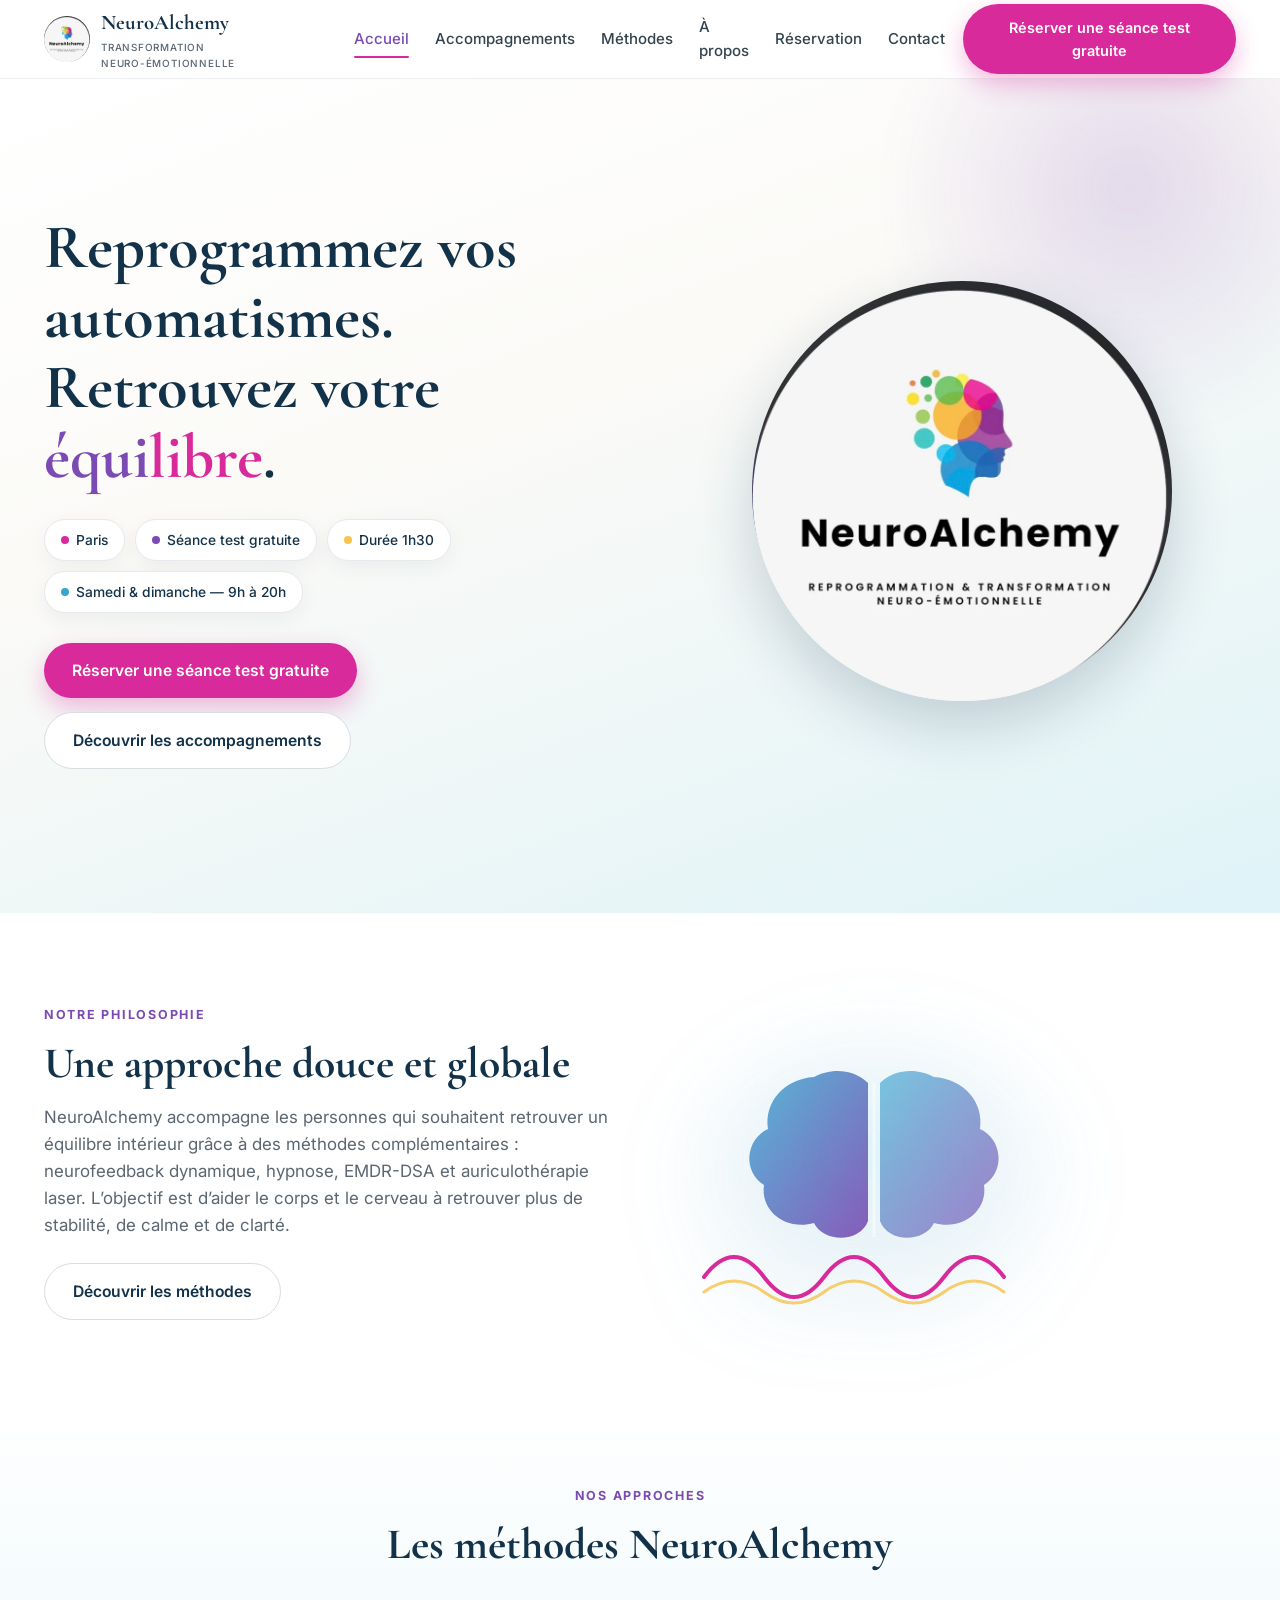
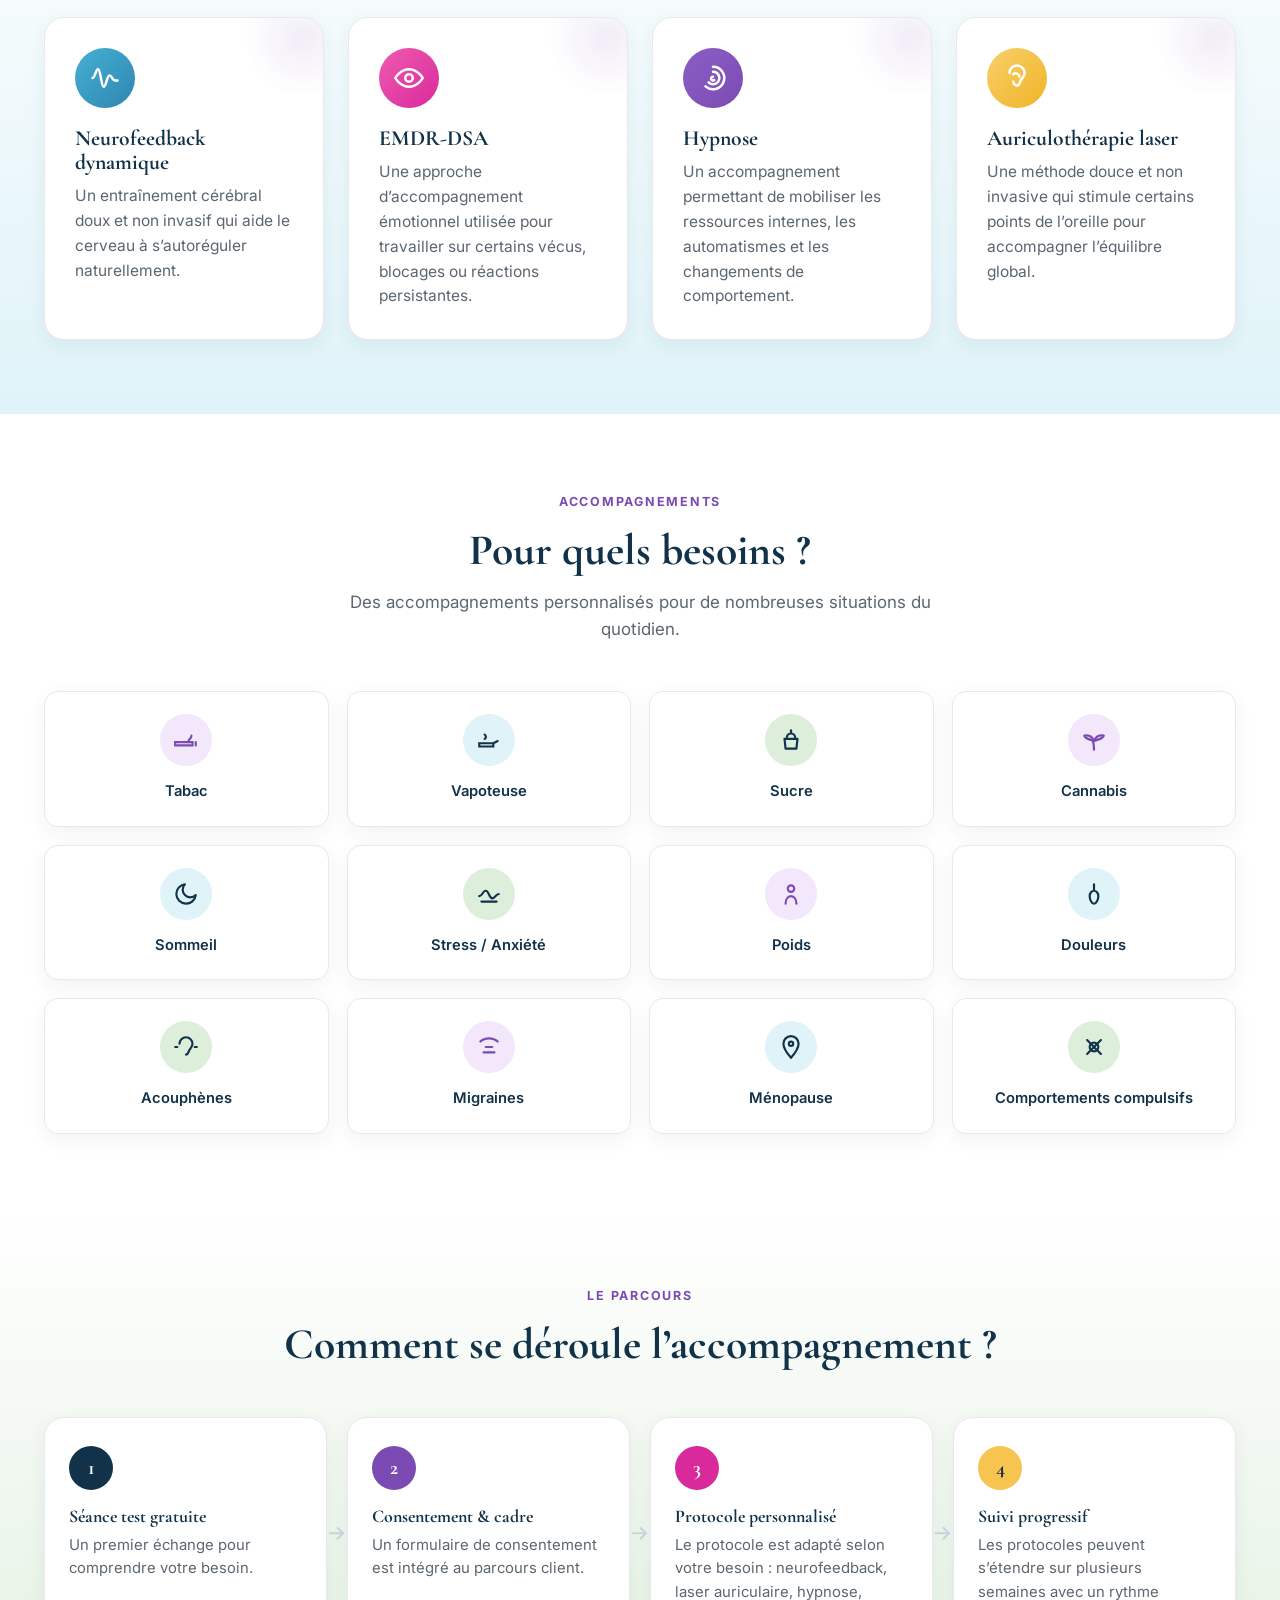
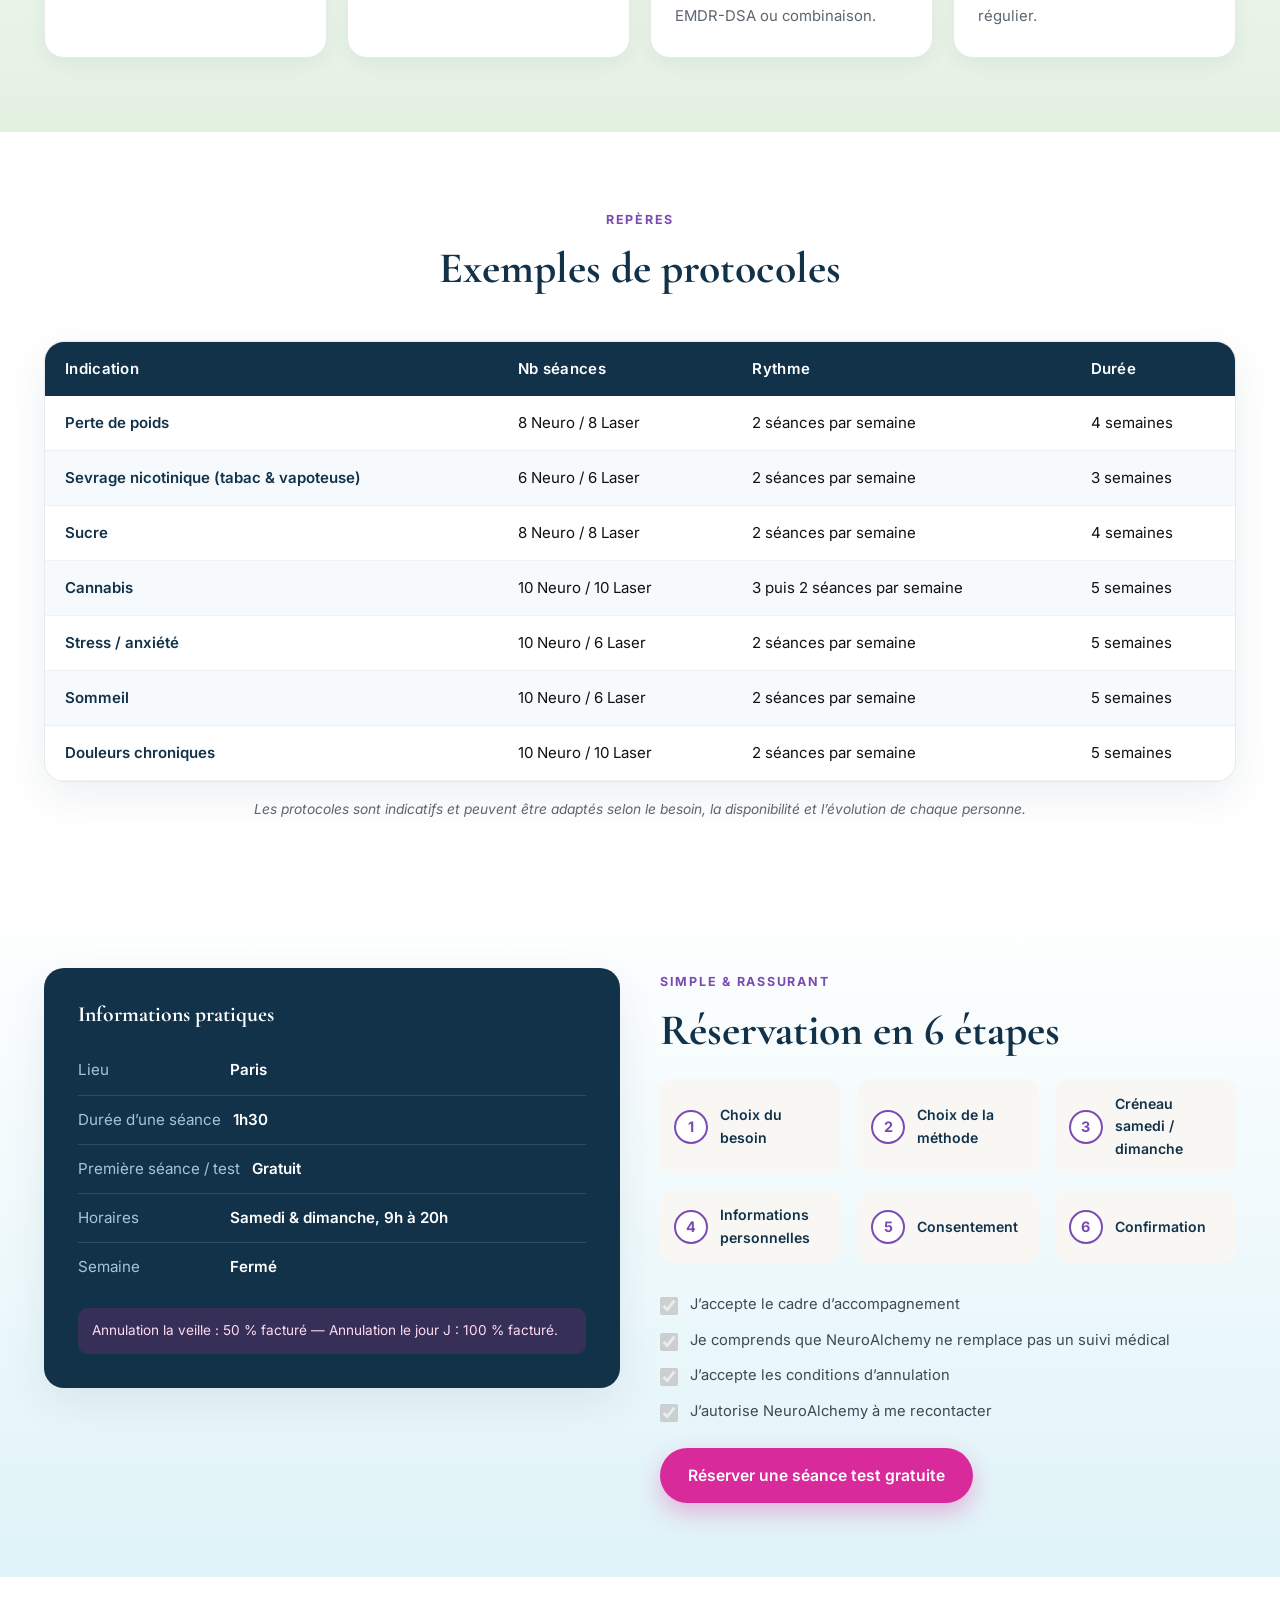
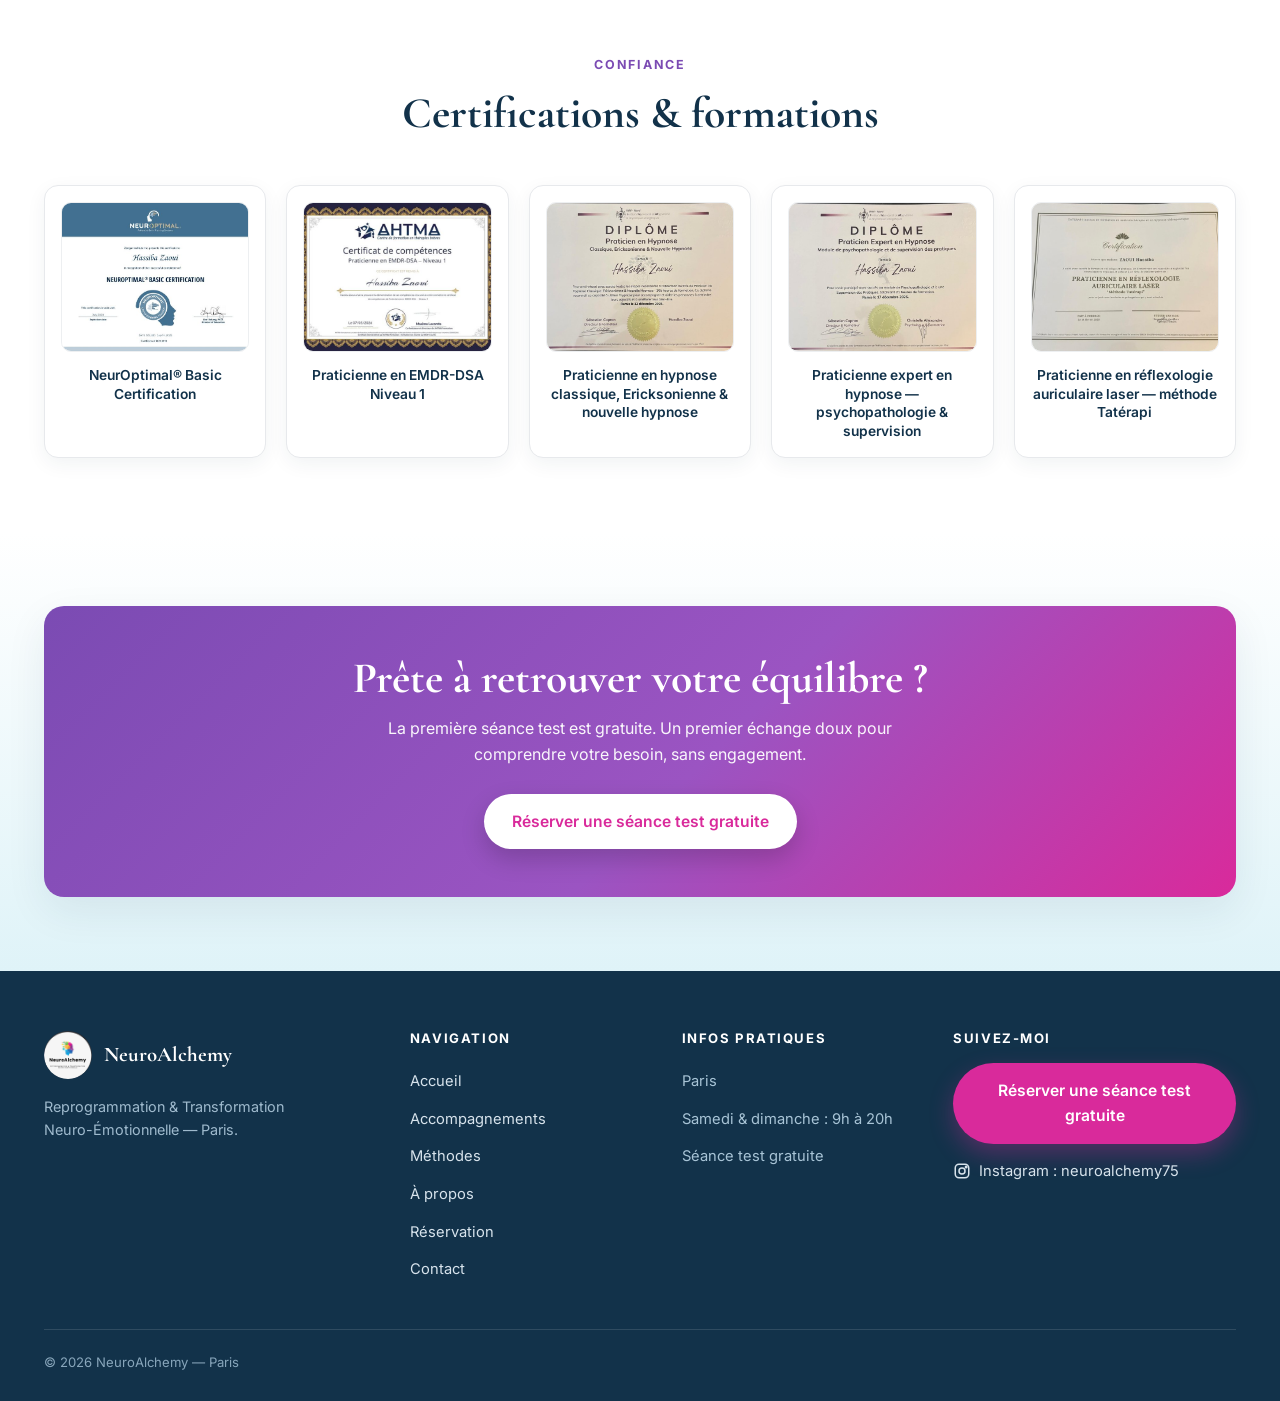
==== index.html @ 663a6b1a "Site NeuroAlchemy version frontend statique" ====
<!DOCTYPE html>
<html lang="fr">
<head>
<meta charset="UTF-8">
<meta name="viewport" content="width=device-width, initial-scale=1.0">
<title>NeuroAlchemy — Reprogrammation & Transformation Neuro-Émotionnelle | Paris</title>
<meta name="description" content="NeuroAlchemy accompagne la transformation neuro-émotionnelle à Paris : neurofeedback dynamique, EMDR-DSA, hypnose et auriculothérapie laser. Séance test gratuite.">
<link rel="preconnect" href="https://fonts.googleapis.com">
<link rel="preconnect" href="https://fonts.gstatic.com" crossorigin>
<link href="https://fonts.googleapis.com/css2?family=Cormorant+Garamond:wght@500;600;700&family=Inter:wght@400;500;600;700&display=swap" rel="stylesheet">
<link rel="icon" href="assets/img/logo-neuroalchemy.jpeg">
<link rel="stylesheet" href="assets/css/style.css">
</head>
<body>

<!-- ===================== HEADER ===================== -->
<header class="site-header">
  <div class="container nav">
    <a href="index.html" class="brand">
      <img src="assets/img/logo-neuroalchemy.jpeg" alt="Logo NeuroAlchemy">
      <span>NeuroAlchemy<small>Transformation neuro-émotionnelle</small></span>
    </a>
    <nav class="nav-links">
      <a href="index.html" class="active">Accueil</a>
      <a href="accompagnements.html">Accompagnements</a>
      <a href="methodes.html">Méthodes</a>
      <a href="a-propos.html">À propos</a>
      <a href="reservation.html">Réservation</a>
      <a href="contact.html">Contact</a>
    </nav>
    <div class="nav-cta">
      <a href="reservation.html" class="btn btn-rose">Réserver une séance test gratuite</a>
      <button class="burger" aria-label="Ouvrir le menu" aria-expanded="false"><span></span><span></span><span></span></button>
    </div>
  </div>
</header>

<!-- Menu mobile -->
<div class="mobile-menu" id="mobileMenu">
  <a href="index.html">Accueil</a>
  <a href="accompagnements.html">Accompagnements</a>
  <a href="methodes.html">Méthodes</a>
  <a href="a-propos.html">À propos</a>
  <a href="reservation.html">Réservation</a>
  <a href="contact.html">Contact</a>
  <a href="reservation.html" class="btn btn-rose btn-block">Réserver une séance test gratuite</a>
</div>

<!-- ===================== HERO ===================== -->
<section class="hero">
  <div class="container">
    <div class="hero-text" data-reveal>
      <h1>Reprogrammez vos automatismes.<br>Retrouvez votre <span class="text-violet">équi</span><span class="text-rose">libre</span>.</h1>
      <div class="badges">
        <span class="badge"><span class="dot"></span> Paris</span>
        <span class="badge"><span class="dot"></span> Séance test gratuite</span>
        <span class="badge"><span class="dot"></span> Durée 1h30</span>
        <span class="badge"><span class="dot"></span> Samedi &amp; dimanche — 9h à 20h</span>
      </div>
      <div class="hero-ctas">
        <a href="reservation.html" class="btn btn-rose">Réserver une séance test gratuite</a>
        <a href="accompagnements.html" class="btn btn-ghost">Découvrir les accompagnements</a>
      </div>
    </div>
    <div class="hero-visual" data-reveal>
      <img class="hero-logo" src="assets/img/logo-neuroalchemy.jpeg" alt="Logo NeuroAlchemy">
    </div>
  </div>
</section>

<!-- ===================== APPROCHE DOUCE ===================== -->
<section class="bg-white">
  <div class="container">
    <div class="split">
      <div data-reveal>
        <span class="eyebrow">Notre philosophie</span>
        <h2>Une approche douce et globale</h2>
        <p class="section-lead" style="margin-top:16px">NeuroAlchemy accompagne les personnes qui souhaitent retrouver un équilibre intérieur grâce à des méthodes complémentaires : neurofeedback dynamique, hypnose, EMDR-DSA et auriculothérapie laser. L’objectif est d’aider le corps et le cerveau à retrouver plus de stabilité, de calme et de clarté.</p>
        <a href="methodes.html" class="btn btn-ghost" style="margin-top:24px">Découvrir les méthodes</a>
      </div>
      <div class="visual" data-reveal>
        <!-- Cerveau doux avec onde lumineuse -->
        <svg viewBox="0 0 420 340" xmlns="http://www.w3.org/2000/svg" role="img" aria-label="Cerveau et onde lumineuse">
          <defs>
            <linearGradient id="brain" x1="0" y1="0" x2="1" y2="1">
              <stop offset="0%" stop-color="#46b0d4"/>
              <stop offset="100%" stop-color="#7B4BB3"/>
            </linearGradient>
            <radialGradient id="brainHalo" cx="50%" cy="50%" r="55%">
              <stop offset="0%" stop-color="#DFF3F8"/>
              <stop offset="100%" stop-color="#ffffff" stop-opacity="0"/>
            </radialGradient>
          </defs>
          <ellipse cx="210" cy="170" rx="200" ry="150" fill="url(#brainHalo)"/>
          <path d="M150 90 C120 92 100 115 104 142 C82 152 78 184 100 198 C96 224 122 244 150 236
                   C160 256 196 256 204 234 L204 96 C188 80 164 82 150 90 Z" fill="url(#brain)" opacity="0.9"/>
          <path d="M270 90 C300 92 320 115 316 142 C338 152 342 184 320 198 C324 224 298 244 270 236
                   C260 256 224 256 216 234 L216 96 C232 80 256 82 270 90 Z" fill="url(#brain)" opacity="0.7"/>
          <path d="M210 96 L210 250" stroke="#fff" stroke-width="3" opacity="0.5"/>
          <!-- onde lumineuse -->
          <path d="M40 290 q30 -40 60 0 t60 0 t60 0 t60 0 t60 0" fill="none" stroke="#D92A9B" stroke-width="4" stroke-linecap="round"/>
          <path d="M40 305 q30 -22 60 0 t60 0 t60 0 t60 0 t60 0" fill="none" stroke="#F6C44F" stroke-width="3" stroke-linecap="round" opacity="0.8"/>
        </svg>
      </div>
    </div>
  </div>
</section>

<!-- ===================== MÉTHODES ===================== -->
<section class="bg-soft">
  <div class="container">
    <div class="section-head">
      <span class="eyebrow">Nos approches</span>
      <h2>Les méthodes NeuroAlchemy</h2>
    </div>
    <div class="grid grid-4">
      <article class="card method-card" data-reveal>
        <div class="icon-circle ic-bleu">
          <svg viewBox="0 0 24 24" fill="none" stroke-width="2" stroke-linecap="round" stroke-linejoin="round"><path d="M2 12c2 0 2.5-7 4.5-7S9 19 11 19s2.5-9 4.5-9S18 14 20 14h2"/></svg>
        </div>
        <h3>Neurofeedback dynamique</h3>
        <p>Un entraînement cérébral doux et non invasif qui aide le cerveau à s’autoréguler naturellement.</p>
      </article>
      <article class="card method-card" data-reveal>
        <div class="icon-circle ic-rose">
          <svg viewBox="0 0 24 24" fill="none" stroke-width="2" stroke-linecap="round" stroke-linejoin="round"><path d="M1 12s4-7 11-7 11 7 11 7-4 7-11 7S1 12 1 12z"/><circle cx="12" cy="12" r="3"/></svg>
        </div>
        <h3>EMDR-DSA</h3>
        <p>Une approche d’accompagnement émotionnel utilisée pour travailler sur certains vécus, blocages ou réactions persistantes.</p>
      </article>
      <article class="card method-card" data-reveal>
        <div class="icon-circle ic-violet">
          <svg viewBox="0 0 24 24" fill="none" stroke-width="2" stroke-linecap="round" stroke-linejoin="round"><path d="M12 3a9 9 0 1 1-6 15.7"/><path d="M12 7a5 5 0 1 1-3.5 8.5"/><path d="M12 11a1.5 1.5 0 1 0 1 2.6"/></svg>
        </div>
        <h3>Hypnose</h3>
        <p>Un accompagnement permettant de mobiliser les ressources internes, les automatismes et les changements de comportement.</p>
      </article>
      <article class="card method-card" data-reveal>
        <div class="icon-circle ic-jaune">
          <svg viewBox="0 0 24 24" fill="none" stroke-width="2" stroke-linecap="round" stroke-linejoin="round"><path d="M6 8a6 6 0 0 1 12 0c0 3-2 4-3 6s-1 4-3 4-3-2-3-3"/><path d="M9 9a3 3 0 0 1 5 2"/></svg>
        </div>
        <h3>Auriculothérapie laser</h3>
        <p>Une méthode douce et non invasive qui stimule certains points de l’oreille pour accompagner l’équilibre global.</p>
      </article>
    </div>
  </div>
</section>

<!-- ===================== BESOINS ===================== -->
<section class="bg-white">
  <div class="container">
    <div class="section-head">
      <span class="eyebrow">Accompagnements</span>
      <h2>Pour quels besoins ?</h2>
      <p class="section-lead">Des accompagnements personnalisés pour de nombreuses situations du quotidien.</p>
    </div>
    <div class="needs-grid">
      <div class="need" data-reveal><div class="need-ic"><svg viewBox="0 0 24 24" fill="none" stroke="currentColor" stroke-width="2" stroke-linecap="round"><path d="M2 14h16v3H2zM18 14v3M21 14v3"/><path d="M14 14c0-3 3-3 3-6"/></svg></div><span>Tabac</span></div>
      <div class="need" data-reveal><div class="need-ic"><svg viewBox="0 0 24 24" fill="none" stroke="currentColor" stroke-width="2" stroke-linecap="round"><path d="M3 15h13v3H3zM16 15l4-2M8 11c2-1 1-3 0-4"/></svg></div><span>Vapoteuse</span></div>
      <div class="need" data-reveal><div class="need-ic"><svg viewBox="0 0 24 24" fill="none" stroke="currentColor" stroke-width="2" stroke-linecap="round" stroke-linejoin="round"><path d="M6 11h12l-1 9H7z"/><path d="M8 11c0-3 1-5 4-5s4 2 4 5"/><path d="M12 3v2"/></svg></div><span>Sucre</span></div>
      <div class="need" data-reveal><div class="need-ic"><svg viewBox="0 0 24 24" fill="none" stroke="currentColor" stroke-width="2" stroke-linecap="round" stroke-linejoin="round"><path d="M12 21c0-5-1-8-1-8M12 13c4-2 7-1 9-5-4-1-7 0-9 5zM12 13C8 11 5 12 3 8c4-1 7 0 9 5z"/></svg></div><span>Cannabis</span></div>
      <div class="need" data-reveal><div class="need-ic"><svg viewBox="0 0 24 24" fill="none" stroke="currentColor" stroke-width="2" stroke-linecap="round" stroke-linejoin="round"><path d="M21 13A9 9 0 1 1 11 3a7 7 0 0 0 10 10z"/></svg></div><span>Sommeil</span></div>
      <div class="need" data-reveal><div class="need-ic"><svg viewBox="0 0 24 24" fill="none" stroke="currentColor" stroke-width="2" stroke-linecap="round" stroke-linejoin="round"><path d="M3 14c3 0 3-5 6-5s3 7 6 7 3-4 6-4"/><path d="M5 19h14"/></svg></div><span>Stress / Anxiété</span></div>
      <div class="need" data-reveal><div class="need-ic"><svg viewBox="0 0 24 24" fill="none" stroke="currentColor" stroke-width="2" stroke-linecap="round" stroke-linejoin="round"><circle cx="12" cy="7" r="3"/><path d="M7 21c0-4 2-7 5-7s5 3 5 7"/></svg></div><span>Poids</span></div>
      <div class="need" data-reveal><div class="need-ic"><svg viewBox="0 0 24 24" fill="none" stroke="currentColor" stroke-width="2" stroke-linecap="round" stroke-linejoin="round"><path d="M12 3v6M12 9c-2 0-4 2-4 5s2 7 4 7 4-4 4-7-2-5-4-5z"/></svg></div><span>Douleurs</span></div>
      <div class="need" data-reveal><div class="need-ic"><svg viewBox="0 0 24 24" fill="none" stroke="currentColor" stroke-width="2" stroke-linecap="round" stroke-linejoin="round"><path d="M6 9a6 6 0 0 1 12 0c0 3-2 4-3 6s-1 4-3 4"/><path d="M2 12h2M20 12h2"/></svg></div><span>Acouphènes</span></div>
      <div class="need" data-reveal><div class="need-ic"><svg viewBox="0 0 24 24" fill="none" stroke="currentColor" stroke-width="2" stroke-linecap="round" stroke-linejoin="round"><path d="M4 7c4-4 12-4 16 0M9 12h6M7 17h10"/></svg></div><span>Migraines</span></div>
      <div class="need" data-reveal><div class="need-ic"><svg viewBox="0 0 24 24" fill="none" stroke="currentColor" stroke-width="2" stroke-linecap="round" stroke-linejoin="round"><path d="M12 2a7 7 0 0 0-7 7c0 5 7 13 7 13s7-8 7-13a7 7 0 0 0-7-7z"/><circle cx="12" cy="9" r="2"/></svg></div><span>Ménopause</span></div>
      <div class="need" data-reveal><div class="need-ic"><svg viewBox="0 0 24 24" fill="none" stroke="currentColor" stroke-width="2" stroke-linecap="round" stroke-linejoin="round"><path d="M12 3v18M3 12h18" transform="rotate(45 12 12)"/><circle cx="12" cy="12" r="4"/></svg></div><span>Comportements compulsifs</span></div>
    </div>
  </div>
</section>

<!-- ===================== DÉROULÉ ===================== -->
<section class="bg-sauge">
  <div class="container">
    <div class="section-head">
      <span class="eyebrow">Le parcours</span>
      <h2>Comment se déroule l’accompagnement ?</h2>
    </div>
    <div class="steps">
      <div class="step" data-reveal>
        <div class="step-num">1</div>
        <h3>Séance test gratuite</h3>
        <p>Un premier échange pour comprendre votre besoin.</p>
        <span class="step-arrow"><svg width="24" height="24" viewBox="0 0 24 24" fill="none" stroke="currentColor" stroke-width="2"><path d="M5 12h14M13 6l6 6-6 6"/></svg></span>
      </div>
      <div class="step" data-reveal>
        <div class="step-num">2</div>
        <h3>Consentement &amp; cadre</h3>
        <p>Un formulaire de consentement est intégré au parcours client.</p>
        <span class="step-arrow"><svg width="24" height="24" viewBox="0 0 24 24" fill="none" stroke="currentColor" stroke-width="2"><path d="M5 12h14M13 6l6 6-6 6"/></svg></span>
      </div>
      <div class="step" data-reveal>
        <div class="step-num">3</div>
        <h3>Protocole personnalisé</h3>
        <p>Le protocole est adapté selon votre besoin : neurofeedback, laser auriculaire, hypnose, EMDR-DSA ou combinaison.</p>
        <span class="step-arrow"><svg width="24" height="24" viewBox="0 0 24 24" fill="none" stroke="currentColor" stroke-width="2"><path d="M5 12h14M13 6l6 6-6 6"/></svg></span>
      </div>
      <div class="step" data-reveal>
        <div class="step-num">4</div>
        <h3>Suivi progressif</h3>
        <p>Les protocoles peuvent s’étendre sur plusieurs semaines avec un rythme régulier.</p>
      </div>
    </div>
  </div>
</section>

<!-- ===================== PROTOCOLES ===================== -->
<section class="bg-white">
  <div class="container">
    <div class="section-head">
      <span class="eyebrow">Repères</span>
      <h2>Exemples de protocoles</h2>
    </div>
    <p class="scroll-hint">↔ Faites glisser pour voir le tableau complet</p>
    <!-- Desktop : tableau -->
    <div class="table-wrap">
      <div class="table-scroll">
        <table class="protocoles">
          <thead><tr><th>Indication</th><th>Nb séances</th><th>Rythme</th><th>Durée</th></tr></thead>
          <tbody>
            <tr><td>Perte de poids</td><td>8 Neuro / 8 Laser</td><td>2 séances par semaine</td><td>4 semaines</td></tr>
            <tr><td>Sevrage nicotinique (tabac &amp; vapoteuse)</td><td>6 Neuro / 6 Laser</td><td>2 séances par semaine</td><td>3 semaines</td></tr>
            <tr><td>Sucre</td><td>8 Neuro / 8 Laser</td><td>2 séances par semaine</td><td>4 semaines</td></tr>
            <tr><td>Cannabis</td><td>10 Neuro / 10 Laser</td><td>3 puis 2 séances par semaine</td><td>5 semaines</td></tr>
            <tr><td>Stress / anxiété</td><td>10 Neuro / 6 Laser</td><td>2 séances par semaine</td><td>5 semaines</td></tr>
            <tr><td>Sommeil</td><td>10 Neuro / 6 Laser</td><td>2 séances par semaine</td><td>5 semaines</td></tr>
            <tr><td>Douleurs chroniques</td><td>10 Neuro / 10 Laser</td><td>2 séances par semaine</td><td>5 semaines</td></tr>
          </tbody>
        </table>
      </div>
    </div>
    <!-- Mobile : cartes -->
    <div class="proto-cards">
      <div class="proto-card"><h4>Perte de poids</h4><dl><dt>Nb séances</dt><dd>8 Neuro / 8 Laser</dd><dt>Rythme</dt><dd>2 / semaine</dd><dt>Durée</dt><dd>4 semaines</dd></dl></div>
      <div class="proto-card"><h4>Sevrage nicotinique (tabac &amp; vapoteuse)</h4><dl><dt>Nb séances</dt><dd>6 Neuro / 6 Laser</dd><dt>Rythme</dt><dd>2 / semaine</dd><dt>Durée</dt><dd>3 semaines</dd></dl></div>
      <div class="proto-card"><h4>Sucre</h4><dl><dt>Nb séances</dt><dd>8 Neuro / 8 Laser</dd><dt>Rythme</dt><dd>2 / semaine</dd><dt>Durée</dt><dd>4 semaines</dd></dl></div>
      <div class="proto-card"><h4>Cannabis</h4><dl><dt>Nb séances</dt><dd>10 Neuro / 10 Laser</dd><dt>Rythme</dt><dd>3 puis 2 / semaine</dd><dt>Durée</dt><dd>5 semaines</dd></dl></div>
      <div class="proto-card"><h4>Stress / anxiété</h4><dl><dt>Nb séances</dt><dd>10 Neuro / 6 Laser</dd><dt>Rythme</dt><dd>2 / semaine</dd><dt>Durée</dt><dd>5 semaines</dd></dl></div>
      <div class="proto-card"><h4>Sommeil</h4><dl><dt>Nb séances</dt><dd>10 Neuro / 6 Laser</dd><dt>Rythme</dt><dd>2 / semaine</dd><dt>Durée</dt><dd>5 semaines</dd></dl></div>
      <div class="proto-card"><h4>Douleurs chroniques</h4><dl><dt>Nb séances</dt><dd>10 Neuro / 10 Laser</dd><dt>Rythme</dt><dd>2 / semaine</dd><dt>Durée</dt><dd>5 semaines</dd></dl></div>
    </div>
    <p class="table-note">Les protocoles sont indicatifs et peuvent être adaptés selon le besoin, la disponibilité et l’évolution de chaque personne.</p>
  </div>
</section>

<!-- ===================== INFOS PRATIQUES + RÉSERVATION ===================== -->
<section class="bg-soft">
  <div class="container">
    <div class="infos-split">
      <!-- Infos pratiques -->
      <div class="infos-card" data-reveal>
        <h3>Informations pratiques</h3>
        <ul class="infos-list">
          <li><span class="lbl">Lieu</span><span class="val">Paris</span></li>
          <li><span class="lbl">Durée d’une séance</span><span class="val">1h30</span></li>
          <li><span class="lbl">Première séance / test</span><span class="val">Gratuit</span></li>
          <li><span class="lbl">Horaires</span><span class="val">Samedi &amp; dimanche, 9h à 20h</span></li>
          <li><span class="lbl">Semaine</span><span class="val">Fermé</span></li>
        </ul>
        <div class="warn">Annulation la veille : 50 % facturé — Annulation le jour J : 100 % facturé.</div>
      </div>
      <!-- Réservation 6 étapes -->
      <div data-reveal>
        <span class="eyebrow">Simple &amp; rassurant</span>
        <h2>Réservation en 6 étapes</h2>
        <div class="parcours" style="margin-top:24px">
          <div class="parcours-step"><span class="n">1</span><span>Choix du besoin</span></div>
          <div class="parcours-step"><span class="n">2</span><span>Choix de la méthode</span></div>
          <div class="parcours-step"><span class="n">3</span><span>Créneau samedi / dimanche</span></div>
          <div class="parcours-step"><span class="n">4</span><span>Informations personnelles</span></div>
          <div class="parcours-step"><span class="n">5</span><span>Consentement</span></div>
          <div class="parcours-step"><span class="n">6</span><span>Confirmation</span></div>
        </div>
        <div class="consent" style="margin-top:8px">
          <label><input type="checkbox" disabled checked> J’accepte le cadre d’accompagnement</label>
          <label><input type="checkbox" disabled checked> Je comprends que NeuroAlchemy ne remplace pas un suivi médical</label>
          <label><input type="checkbox" disabled checked> J’accepte les conditions d’annulation</label>
          <label><input type="checkbox" disabled checked> J’autorise NeuroAlchemy à me recontacter</label>
        </div>
        <a href="reservation.html" class="btn btn-rose">Réserver une séance test gratuite</a>
      </div>
    </div>
  </div>
</section>

<!-- ===================== CERTIFICATIONS ===================== -->
<section class="bg-white">
  <div class="container">
    <div class="section-head">
      <span class="eyebrow">Confiance</span>
      <h2>Certifications &amp; formations</h2>
    </div>
    <div class="cert-grid">
      <div class="cert" data-reveal>
        <div class="cert-thumb"><img src="assets/img/cert-neuroptimal-1.jpg" alt="Certificat NeurOptimal Basic"></div>
        <p>NeurOptimal® Basic Certification</p>
      </div>
      <div class="cert" data-reveal>
        <div class="cert-thumb"><img src="assets/img/cert-emdr-1.jpg" alt="Certificat EMDR-DSA Niveau 1"></div>
        <p>Praticienne en EMDR-DSA Niveau 1</p>
      </div>
      <div class="cert" data-reveal>
        <div class="cert-thumb"><img src="assets/img/cert-hypnose.jpg" alt="Diplôme Praticien en hypnose classique, Ericksonienne et nouvelle hypnose"></div>
        <p>Praticienne en hypnose classique, Ericksonienne &amp; nouvelle hypnose</p>
      </div>
      <div class="cert" data-reveal>
        <div class="cert-thumb"><img src="assets/img/cert-hypnose-expert.jpg" alt="Diplôme Praticien Expert en hypnose - psychopathologie et supervision"></div>
        <p>Praticienne expert en hypnose — psychopathologie &amp; supervision</p>
      </div>
      <div class="cert" data-reveal>
        <div class="cert-thumb"><img src="assets/img/cert-taterapi.jpg" alt="Certification Praticienne en réflexologie auriculaire laser méthode Tatérapi"></div>
        <p>Praticienne en réflexologie auriculaire laser — méthode Tatérapi</p>
      </div>
    </div>
  </div>
</section>

<!-- ===================== CTA BAND ===================== -->
<section class="bg-soft">
  <div class="container">
    <div class="cta-band" data-reveal>
      <h2>Prête à retrouver votre équilibre ?</h2>
      <p>La première séance test est gratuite. Un premier échange doux pour comprendre votre besoin, sans engagement.</p>
      <a href="reservation.html" class="btn btn-rose">Réserver une séance test gratuite</a>
    </div>
  </div>
</section>

<!-- ===================== FOOTER ===================== -->
<footer class="site-footer">
  <div class="container">
    <div class="footer-grid">
      <div>
        <div class="footer-brand"><img src="assets/img/logo-neuroalchemy.jpeg" alt="Logo NeuroAlchemy"> NeuroAlchemy</div>
        <p class="sig">Reprogrammation &amp; Transformation Neuro-Émotionnelle — Paris.</p>
      </div>
      <div>
        <h4>Navigation</h4>
        <ul class="footer-links">
          <li><a href="index.html">Accueil</a></li>
          <li><a href="accompagnements.html">Accompagnements</a></li>
          <li><a href="methodes.html">Méthodes</a></li>
          <li><a href="a-propos.html">À propos</a></li>
          <li><a href="reservation.html">Réservation</a></li>
          <li><a href="contact.html">Contact</a></li>
        </ul>
      </div>
      <div>
        <h4>Infos pratiques</h4>
        <ul class="footer-info">
          <li>Paris</li>
          <li>Samedi &amp; dimanche : 9h à 20h</li>
          <li>Séance test gratuite</li>
        </ul>
      </div>
      <div class="footer-cta">
        <h4>Suivez-moi</h4>
        <a href="reservation.html" class="btn btn-rose btn-block">Réserver une séance test gratuite</a>
        <a class="insta" href="https://www.instagram.com/neuroalchemy75" target="_blank" rel="noopener">
          <svg width="18" height="18" viewBox="0 0 24 24" fill="none" stroke="currentColor" stroke-width="2"><rect x="3" y="3" width="18" height="18" rx="5"/><circle cx="12" cy="12" r="4"/><circle cx="17.5" cy="6.5" r="1"/></svg>
          Instagram : neuroalchemy75
        </a>
      </div>
    </div>
    <div class="footer-bottom">
      <p>© <span id="year"></span> NeuroAlchemy — Paris</p>
    </div>
  </div>
</footer>

<script src="assets/js/main.js"></script>
</body>
</html>
                                                                                                                                                                                                                                                                                                                                                                                                                                                                                                                                                                                                                                                                                                                                                                                                                                                                                                                                                                                                                                                                                                                                                                                                                                                                                                                                                                                                                                                                                                                                                                                                                                                                                                                                                                                                                                                                                                                                                                                                                                                                                                                                                                                                                                                                                                                                                                                                                                                                                                                                                                                                                                                                                                                                                                                                                                                                                                                                                                                                                                                                                                                                                                                                                                                                                                                                                                                                                                                                                                                                                                                                           
---- assets/css/style.css ----
/* =========================================================
   NeuroAlchemy — Feuille de style globale
   Reprogrammation & Transformation Neuro-Émotionnelle
   ========================================================= */

/* ---------- Variables ---------- */
:root{
  --bleu-profond:#12324A;
  --bleu-clair:#DFF3F8;
  --vert-sauge:#DDEEDB;
  --violet:#7B4BB3;
  --rose:#D92A9B;
  --rose-fonce:#b91f80;
  --jaune:#F6C44F;
  --creme:#F8F7F4;
  --noir:#111111;
  --gris:#5b6670;
  --gris-clair:#eef0f2;
  --blanc:#ffffff;

  --maxw:1240px;
  --radius:20px;
  --radius-sm:14px;
  --shadow:0 14px 40px rgba(18,50,74,.08);
  --shadow-sm:0 6px 20px rgba(18,50,74,.06);
  --shadow-hover:0 20px 50px rgba(18,50,74,.14);
  --border:1px solid #e7e9ec;

  --ff-serif:"Cormorant Garamond","Playfair Display",Georgia,serif;
  --ff-sans:"Inter","Manrope",system-ui,-apple-system,Segoe UI,Roboto,sans-serif;
}

/* ---------- Reset ---------- */
*,*::before,*::after{box-sizing:border-box;margin:0;padding:0}
html{scroll-behavior:smooth;-webkit-text-size-adjust:100%}
body{
  font-family:var(--ff-sans);
  color:var(--noir);
  background:var(--creme);
  line-height:1.6;
  overflow-x:hidden;
}
img{max-width:100%;display:block}
a{color:inherit;text-decoration:none}
ul{list-style:none}
button{font-family:inherit;cursor:pointer;border:none;background:none}

/* ---------- Typo ---------- */
h1,h2,h3,h4{font-family:var(--ff-serif);font-weight:700;line-height:1.12;color:var(--bleu-profond)}
h1{font-size:clamp(2.4rem,5vw,3.9rem)}
h2{font-size:clamp(1.9rem,3.4vw,2.9rem)}
h3{font-size:1.35rem}
.section-lead{font-size:1.06rem;color:var(--gris);max-width:640px}
.text-rose{color:var(--rose)}
.text-violet{color:var(--violet)}

/* ---------- Layout ---------- */
.container{width:100%;max-width:var(--maxw);margin:0 auto;padding:0 24px}
section{padding:74px 0}
.section-head{text-align:center;max-width:720px;margin:0 auto 48px}
.section-head .section-lead{margin:14px auto 0}
.eyebrow{
  display:inline-block;font-family:var(--ff-sans);font-weight:700;
  font-size:.78rem;letter-spacing:.14em;text-transform:uppercase;
  color:var(--violet);margin-bottom:14px;
}
.bg-soft{background:linear-gradient(180deg,#ffffff 0%,var(--bleu-clair) 100%)}
.bg-sauge{background:linear-gradient(180deg,#ffffff 0%,var(--vert-sauge) 120%)}
.bg-white{background:var(--blanc)}

/* ---------- Boutons / CTA ---------- */
.btn{
  display:inline-flex;align-items:center;justify-content:center;gap:.5rem;
  padding:15px 28px;border-radius:50px;font-weight:600;font-size:.98rem;
  transition:transform .2s ease,box-shadow .2s ease,background .2s ease;
  text-align:center;
}
.btn-rose{background:var(--rose);color:#fff;box-shadow:0 10px 24px rgba(217,42,155,.32)}
.btn-rose:hover{background:var(--rose-fonce);transform:translateY(-2px);box-shadow:0 16px 30px rgba(217,42,155,.40)}
.btn-ghost{background:#fff;color:var(--bleu-profond);border:1.5px solid #d8dde2}
.btn-ghost:hover{border-color:var(--violet);color:var(--violet);transform:translateY(-2px)}
.btn-light{background:rgba(255,255,255,.14);color:#fff;border:1.5px solid rgba(255,255,255,.35)}
.btn-light:hover{background:rgba(255,255,255,.24)}
.btn-block{width:100%}

/* ---------- Badges ---------- */
.badges{display:flex;flex-wrap:wrap;gap:10px}
.badge{
  display:inline-flex;align-items:center;gap:7px;
  background:#fff;border:var(--border);border-radius:50px;
  padding:9px 16px;font-size:.86rem;font-weight:500;color:var(--bleu-profond);
  box-shadow:var(--shadow-sm);
}
.badge .dot{width:8px;height:8px;border-radius:50%;background:var(--rose)}
.badge:nth-child(2) .dot{background:var(--violet)}
.badge:nth-child(3) .dot{background:var(--jaune)}
.badge:nth-child(4) .dot{background:#3aa6c9}

/* =========================================================
   HEADER
   ========================================================= */
.site-header{
  position:sticky;top:0;z-index:60;background:rgba(255,255,255,.92);
  backdrop-filter:blur(10px);border-bottom:1px solid #eceef0;
}
.nav{display:flex;align-items:center;justify-content:space-between;gap:18px;height:78px}
.brand{display:flex;align-items:center;gap:11px;font-family:var(--ff-serif);font-weight:700;font-size:1.3rem;color:var(--bleu-profond)}
.brand img{width:46px;height:46px;border-radius:50%;object-fit:cover}
.brand small{display:block;font-family:var(--ff-sans);font-weight:500;font-size:.62rem;letter-spacing:.08em;color:var(--gris);text-transform:uppercase}
.nav-links{display:flex;align-items:center;gap:26px}
.nav-links a{font-size:.94rem;font-weight:500;color:#33444f;position:relative;padding:4px 0}
.nav-links a:hover,.nav-links a.active{color:var(--violet)}
.nav-links a.active::after{content:"";position:absolute;left:0;right:0;bottom:-3px;height:2px;background:var(--rose);border-radius:2px}
.nav-cta{display:flex;align-items:center;gap:12px}
.nav-cta .btn{padding:12px 20px;font-size:.9rem}
.burger{display:none;flex-direction:column;gap:5px;padding:8px}
.burger span{width:24px;height:2.5px;background:var(--bleu-profond);border-radius:2px;transition:.3s}
.burger.open span:nth-child(1){transform:translateY(7.5px) rotate(45deg)}
.burger.open span:nth-child(2){opacity:0}
.burger.open span:nth-child(3){transform:translateY(-7.5px) rotate(-45deg)}

/* Mobile menu panel */
.mobile-menu{
  position:fixed;inset:0;z-index:55;background:var(--creme);
  display:flex;flex-direction:column;padding:100px 28px 40px;gap:6px;
  transform:translateX(100%);transition:transform .35s ease;visibility:hidden;
}
.mobile-menu.open{transform:translateX(0);visibility:visible}
.mobile-menu a{font-size:1.15rem;font-weight:600;color:var(--bleu-profond);padding:14px 6px;border-bottom:1px solid #e7e9ec}
.mobile-menu a:last-of-type{border:none}
.mobile-menu .btn{margin-top:18px}

/* =========================================================
   HERO
   ========================================================= */
.hero{position:relative;overflow:hidden;background:linear-gradient(160deg,#ffffff 0%,#fbfaf7 40%,var(--bleu-clair) 100%)}
.hero::before{
  content:"";position:absolute;top:-160px;right:-120px;width:540px;height:540px;
  background:radial-gradient(circle,rgba(123,75,179,.18),transparent 65%);filter:blur(10px);z-index:0;
}
.hero .container{position:relative;z-index:1;display:grid;grid-template-columns:1.05fr .95fr;gap:40px;align-items:center;padding-top:60px;padding-bottom:70px}
.hero h1{margin-bottom:22px}
.hero p.lead{font-size:1.12rem;color:#3c4a54;max-width:540px;margin-bottom:26px}
.hero .badges{margin:26px 0 30px}
.hero-ctas{display:flex;flex-wrap:wrap;gap:14px}
.hero-visual{display:flex;justify-content:center;align-items:center}
.hero-visual svg{width:100%;max-width:460px;height:auto;filter:drop-shadow(0 24px 50px rgba(18,50,74,.16))}
.hero-logo{width:100%;max-width:420px;border-radius:50%;box-shadow:0 24px 60px rgba(18,50,74,.20)}
.about-visual .hero-logo{max-width:360px}

/* =========================================================
   CARTES
   ========================================================= */
.grid{display:grid;gap:24px}
.grid-2{grid-template-columns:repeat(2,1fr)}
.grid-3{grid-template-columns:repeat(3,1fr)}
.grid-4{grid-template-columns:repeat(4,1fr)}

.card{
  background:#fff;border:var(--border);border-radius:var(--radius);
  padding:30px;box-shadow:var(--shadow-sm);
  transition:transform .25s ease,box-shadow .25s ease;
}
.card:hover{transform:translateY(-5px);box-shadow:var(--shadow-hover)}
.card h3{margin-bottom:10px}
.card p{color:var(--gris);font-size:.97rem}

/* Icône circulaire colorée */
.icon-circle{
  width:60px;height:60px;border-radius:50%;display:flex;align-items:center;justify-content:center;
  margin-bottom:18px;color:#fff;
}
.icon-circle svg{width:30px;height:30px;stroke:#fff}
.ic-violet{background:linear-gradient(135deg,#8a5ec6,#7B4BB3)}
.ic-rose{background:linear-gradient(135deg,#ef5bb0,#D92A9B)}
.ic-bleu{background:linear-gradient(135deg,#46b0d4,#2f86b0)}
.ic-vert{background:linear-gradient(135deg,#7ec98f,#4fa86a)}
.ic-jaune{background:linear-gradient(135deg,#f8d06a,#f0b429)}

/* Méthodes (icône à part) */
.method-card{position:relative;overflow:hidden}
.method-card::after{content:"";position:absolute;top:-40px;right:-40px;width:120px;height:120px;border-radius:50%;background:radial-gradient(circle,rgba(123,75,179,.10),transparent 70%)}

/* =========================================================
   SECTION TEXTE + VISUEL (approche)
   ========================================================= */
.split{display:grid;grid-template-columns:1fr 1fr;gap:48px;align-items:center}
.split .visual svg{width:100%;max-width:420px;margin:0 auto;filter:drop-shadow(0 18px 40px rgba(47,134,176,.18))}

/* =========================================================
   BESOINS (grille icônes)
   ========================================================= */
.needs-grid{display:grid;grid-template-columns:repeat(4,1fr);gap:18px}
.need{
  background:#fff;border:var(--border);border-radius:var(--radius-sm);
  padding:22px 14px;text-align:center;box-shadow:var(--shadow-sm);
  transition:transform .2s ease,box-shadow .2s ease;
}
.need:hover{transform:translateY(-4px);box-shadow:var(--shadow);border-color:var(--bleu-clair)}
.need .need-ic{
  width:52px;height:52px;margin:0 auto 12px;border-radius:50%;
  display:flex;align-items:center;justify-content:center;
  background:var(--bleu-clair);color:var(--bleu-profond);
}
.need:nth-child(3n) .need-ic{background:var(--vert-sauge)}
.need:nth-child(3n+1) .need-ic{background:#f3e7fb;color:var(--violet)}
.need .need-ic svg{width:26px;height:26px}
.need span{font-weight:600;font-size:.92rem;color:var(--bleu-profond)}

/* =========================================================
   ÉTAPES
   ========================================================= */
.steps{display:grid;grid-template-columns:repeat(4,1fr);gap:20px;position:relative}
.step{background:#fff;border:var(--border);border-radius:var(--radius);padding:28px 24px;box-shadow:var(--shadow-sm);position:relative}
.step-num{
  width:44px;height:44px;border-radius:50%;background:var(--bleu-profond);color:#fff;
  display:flex;align-items:center;justify-content:center;font-family:var(--ff-serif);font-weight:700;font-size:1.25rem;margin-bottom:16px;
}
.step:nth-child(2) .step-num{background:var(--violet)}
.step:nth-child(3) .step-num{background:var(--rose)}
.step:nth-child(4) .step-num{background:var(--jaune);color:var(--bleu-profond)}
.step h3{font-size:1.12rem;margin-bottom:8px}
.step p{color:var(--gris);font-size:.93rem}
.step-arrow{position:absolute;top:50%;right:-22px;transform:translateY(-50%);color:#c9d3da;z-index:2}
.steps .step:last-child .step-arrow{display:none}

/* =========================================================
   TABLEAU PROTOCOLES
   ========================================================= */
.table-wrap{background:#fff;border:var(--border);border-radius:var(--radius);box-shadow:var(--shadow);overflow:hidden}
.table-scroll{overflow-x:auto}
table.protocoles{width:100%;border-collapse:collapse;min-width:680px}
table.protocoles th,table.protocoles td{padding:15px 20px;text-align:left;font-size:.94rem}
table.protocoles thead th{background:var(--bleu-profond);color:#fff;font-family:var(--ff-sans);font-weight:600;letter-spacing:.02em}
table.protocoles tbody tr:nth-child(even){background:#f6fafc}
table.protocoles tbody tr{border-bottom:1px solid #eef2f4}
table.protocoles td:first-child{font-weight:600;color:var(--bleu-profond)}
.table-note{font-size:.86rem;color:var(--gris);margin-top:16px;font-style:italic;text-align:center}
.scroll-hint{display:none;font-size:.8rem;color:var(--violet);text-align:center;margin-bottom:10px}

/* Cartes protocoles (mobile) */
.proto-cards{display:none;flex-direction:column;gap:14px}
.proto-card{background:#fff;border:var(--border);border-radius:var(--radius-sm);padding:18px 20px;box-shadow:var(--shadow-sm)}
.proto-card h4{font-family:var(--ff-serif);color:var(--bleu-profond);font-size:1.1rem;margin-bottom:10px}
.proto-card dl{display:grid;grid-template-columns:auto 1fr;gap:6px 14px;font-size:.9rem}
.proto-card dt{color:var(--gris)}
.proto-card dd{font-weight:600;color:var(--bleu-profond);text-align:right}

/* =========================================================
   CERTIFICATIONS
   ========================================================= */
.cert-grid{display:grid;grid-template-columns:repeat(5,1fr);gap:20px}
.cert{background:#fff;border:var(--border);border-radius:var(--radius-sm);padding:16px;box-shadow:var(--shadow-sm);text-align:center;transition:transform .2s ease,box-shadow .2s ease}
.cert:hover{transform:translateY(-4px);box-shadow:var(--shadow)}
.cert-thumb{height:150px;border-radius:10px;overflow:hidden;border:1px solid #edeff1;margin-bottom:14px;display:flex;align-items:center;justify-content:center;background:#f7f9fa}
.cert-thumb img{width:100%;height:100%;object-fit:cover}
.cert-thumb.placeholder{background:linear-gradient(135deg,#eef4fb,#f3e7fb);flex-direction:column;gap:8px;color:var(--violet);padding:14px}
.cert-thumb.placeholder svg{width:42px;height:42px}
.cert-thumb.placeholder small{font-size:.72rem;color:var(--gris)}
.cert p{font-size:.86rem;font-weight:600;color:var(--bleu-profond);line-height:1.35}

/* =========================================================
   INFOS PRATIQUES
   ========================================================= */
.infos-card{background:var(--bleu-profond);color:#fff;border-radius:var(--radius);padding:34px;box-shadow:var(--shadow)}
.infos-card h3{color:#fff;margin-bottom:20px}
.infos-list li{display:flex;gap:12px;padding:12px 0;border-bottom:1px solid rgba(255,255,255,.12);font-size:.95rem}
.infos-list li:last-child{border:none}
.infos-list .lbl{color:#a8c4d6;min-width:140px}
.infos-list .val{font-weight:600;color:#fff}
.infos-card .warn{margin-top:16px;font-size:.85rem;color:#ffd9ef;background:rgba(217,42,155,.18);padding:12px 14px;border-radius:10px}

.infos-split{display:grid;grid-template-columns:1fr 1fr;gap:40px;align-items:start}
.infos-split .lead-block h2{margin-bottom:14px}

/* =========================================================
   RÉSERVATION (parcours 6 étapes / formulaire)
   ========================================================= */
.reservation-card{background:#fff;border:var(--border);border-radius:var(--radius);box-shadow:var(--shadow);padding:38px;max-width:720px;margin:0 auto}
.parcours{display:grid;grid-template-columns:repeat(3,1fr);gap:16px;margin-bottom:30px}
.parcours-step{display:flex;gap:12px;align-items:center;background:var(--creme);border-radius:var(--radius-sm);padding:14px}
.parcours-step .n{width:34px;height:34px;flex:0 0 34px;border-radius:50%;background:#fff;border:2px solid var(--violet);color:var(--violet);display:flex;align-items:center;justify-content:center;font-weight:700;font-size:.9rem}
.parcours-step span{font-size:.88rem;font-weight:600;color:var(--bleu-profond)}

.consent{display:flex;flex-direction:column;gap:12px;margin:6px 0 24px}
.consent label{display:flex;gap:12px;align-items:flex-start;font-size:.92rem;color:#3c4a54;cursor:pointer}
.consent input{margin-top:4px;width:18px;height:18px;accent-color:var(--rose);flex:0 0 18px}

/* Formulaire */
.form-grid{display:grid;grid-template-columns:1fr 1fr;gap:18px;margin-bottom:18px}
.field{display:flex;flex-direction:column;gap:7px}
.field.full{grid-column:1/-1}
.field label{font-size:.86rem;font-weight:600;color:var(--bleu-profond)}
.field input,.field select,.field textarea{
  font-family:inherit;font-size:.95rem;padding:13px 15px;border:1.5px solid #dde2e6;border-radius:12px;background:#fcfdfe;color:var(--noir);transition:border .2s,box-shadow .2s;
}
.field input:focus,.field select:focus,.field textarea:focus{outline:none;border-color:var(--violet);box-shadow:0 0 0 3px rgba(123,75,179,.12)}
.field textarea{resize:vertical;min-height:110px}
.cancel-box{background:var(--bleu-clair);border-radius:12px;padding:14px 18px;font-size:.88rem;color:var(--bleu-profond);margin-bottom:20px}
.cancel-box strong{color:var(--rose-fonce)}
.form-success{
  display:none;background:linear-gradient(135deg,var(--vert-sauge),#eef9ee);
  border:1.5px solid #bfe0c2;border-radius:var(--radius-sm);padding:22px 24px;
  color:#2c5a39;font-weight:500;text-align:center;margin-top:20px;
}
.form-success.show{display:block;animation:fade .4s ease}
.form-success strong{display:block;font-family:var(--ff-serif);font-size:1.2rem;margin-bottom:6px;color:var(--bleu-profond)}
@keyframes fade{from{opacity:0;transform:translateY(8px)}to{opacity:1;transform:none}}

/* =========================================================
   FAQ
   ========================================================= */
.faq{max-width:780px;margin:0 auto;display:flex;flex-direction:column;gap:12px}
.faq-item{background:#fff;border:var(--border);border-radius:var(--radius-sm);overflow:hidden;box-shadow:var(--shadow-sm)}
.faq-q{width:100%;display:flex;justify-content:space-between;align-items:center;gap:16px;text-align:left;padding:20px 24px;font-weight:600;color:var(--bleu-profond);font-size:1.02rem}
.faq-q .chev{flex:0 0 22px;transition:transform .3s ease;color:var(--violet)}
.faq-item.open .faq-q .chev{transform:rotate(180deg)}
.faq-a{max-height:0;overflow:hidden;transition:max-height .35s ease}
.faq-a p{padding:0 24px 20px;color:var(--gris);font-size:.96rem}

/* =========================================================
   CTA BANDEAU
   ========================================================= */
.cta-band{background:linear-gradient(135deg,var(--violet),#9b54c2 55%,var(--rose));border-radius:var(--radius);padding:48px;text-align:center;color:#fff;box-shadow:var(--shadow)}
.cta-band h2{color:#fff;margin-bottom:14px}
.cta-band p{max-width:560px;margin:0 auto 26px;opacity:.95}
.cta-band .btn-rose{background:#fff;color:var(--rose);box-shadow:0 10px 24px rgba(0,0,0,.18)}
.cta-band .btn-rose:hover{background:#fff;color:var(--rose-fonce)}

/* =========================================================
   DISCLAIMER
   ========================================================= */
.disclaimer{background:#fff;border:1px dashed #d3dade;border-radius:var(--radius-sm);padding:18px 22px;font-size:.9rem;color:var(--gris);text-align:center;max-width:820px;margin:0 auto}

/* =========================================================
   FOOTER
   ========================================================= */
.site-footer{background:var(--bleu-profond);color:#d7e3ec;padding:60px 0 28px}
.footer-grid{display:grid;grid-template-columns:1.4fr 1fr 1fr 1.2fr;gap:36px;margin-bottom:40px}
.footer-brand{display:flex;align-items:center;gap:12px;margin-bottom:16px;font-family:var(--ff-serif);font-size:1.3rem;color:#fff;font-weight:700}
.footer-brand img{width:48px;height:48px;border-radius:50%}
.site-footer p.sig{font-size:.9rem;color:#9fbacd;max-width:280px}
.site-footer h4{color:#fff;font-family:var(--ff-sans);font-size:.82rem;letter-spacing:.12em;text-transform:uppercase;margin-bottom:18px}
.footer-links li,.footer-info li{padding:7px 0;font-size:.92rem}
.footer-links a:hover{color:var(--rose)}
.footer-info li{color:#a8c4d6}
.footer-cta .btn{margin-bottom:16px}
.footer-cta a.insta{display:inline-flex;align-items:center;gap:8px;color:#d7e3ec;font-size:.92rem}
.footer-cta a.insta:hover{color:var(--jaune)}
.footer-bottom{border-top:1px solid rgba(255,255,255,.12);padding-top:22px;display:flex;justify-content:space-between;flex-wrap:wrap;gap:14px;font-size:.82rem;color:#88a6bb}
.footer-disclaimer{font-size:.82rem;color:#88a6bb;max-width:680px;line-height:1.5}

/* =========================================================
   PAGE HEADER (pages secondaires)
   ========================================================= */
.page-hero{background:linear-gradient(160deg,#ffffff,#fbfaf7 45%,var(--bleu-clair));text-align:center;padding:64px 0 60px;position:relative;overflow:hidden}
.page-hero::before{content:"";position:absolute;top:-120px;left:50%;transform:translateX(-50%);width:600px;height:400px;background:radial-gradient(circle,rgba(123,75,179,.12),transparent 65%)}
.page-hero .container{position:relative;z-index:1}
.page-hero h1{font-size:clamp(2.2rem,4.4vw,3.4rem);margin-bottom:18px}
.page-hero p{font-size:1.1rem;color:#3c4a54;max-width:640px;margin:0 auto}
.page-hero .badges{justify-content:center;margin-top:26px}

/* Accompagnements catégories */
.cat-card{display:grid;grid-template-columns:auto 1fr;gap:22px;align-items:start;background:#fff;border:var(--border);border-radius:var(--radius);padding:30px;box-shadow:var(--shadow-sm);transition:transform .25s,box-shadow .25s}
.cat-card:hover{transform:translateY(-4px);box-shadow:var(--shadow-hover)}
.cat-card .tags{display:flex;flex-wrap:wrap;gap:8px;margin-top:12px}
.cat-card .tags span{background:var(--bleu-clair);color:var(--bleu-profond);border-radius:50px;padding:5px 13px;font-size:.8rem;font-weight:600}

/* Méthode détaillée */
.method-detail{display:grid;grid-template-columns:auto 1fr;gap:26px;align-items:start;background:#fff;border:var(--border);border-radius:var(--radius);padding:34px;box-shadow:var(--shadow-sm)}
.method-detail .for-needs{margin-top:14px;font-size:.92rem;color:var(--bleu-profond)}
.method-detail .for-needs strong{color:var(--violet)}
.method-detail .btn{margin-top:18px}

/* Valeurs */
.value{text-align:center;padding:26px 20px}
.value .icon-circle{margin:0 auto 16px}

/* About */
.about-split{display:grid;grid-template-columns:.9fr 1.1fr;gap:48px;align-items:center}
.about-visual svg{width:100%;max-width:380px;margin:0 auto}

/* contact info */
.contact-grid{display:grid;grid-template-columns:1fr 1fr;gap:30px}
.contact-info li{display:flex;gap:14px;align-items:center;padding:16px 0;border-bottom:1px solid #e7e9ec}
.contact-info li:last-child{border:none}
.contact-info .ci-ic{width:46px;height:46px;flex:0 0 46px;border-radius:50%;background:var(--bleu-clair);display:flex;align-items:center;justify-content:center;color:var(--violet)}
.contact-info .ci-ic svg{width:22px;height:22px}
.contact-info .ci-lbl{font-size:.78rem;color:var(--gris);text-transform:uppercase;letter-spacing:.06em}
.contact-info .ci-val{font-weight:600;color:var(--bleu-profond)}

.mt-0{margin-top:0}
.center{text-align:center}
.mb-40{margin-bottom:40px}

/* =========================================================
   RESPONSIVE — TABLETTE
   ========================================================= */
@media (max-width:1024px){
  .grid-4{grid-template-columns:repeat(2,1fr)}
  .needs-grid{grid-template-columns:repeat(3,1fr)}
  .steps{grid-template-columns:repeat(2,1fr)}
  .step-arrow{display:none}
  .cert-grid{grid-template-columns:repeat(3,1fr)}
  .parcours{grid-template-columns:repeat(2,1fr)}
}

/* =========================================================
   RESPONSIVE — MOBILE (768px)
   ========================================================= */
@media (max-width:768px){
  section{padding:52px 0}
  .container{padding:0 18px}
  .nav-links,.nav-cta .btn{display:none}
  .burger{display:flex}

  /* Hero mobile : tout centré, empilé */
  .hero .container{grid-template-columns:1fr;text-align:center;gap:30px;padding-top:36px;padding-bottom:44px}
  .hero p.lead{margin-left:auto;margin-right:auto}
  .hero .badges{justify-content:center}
  .hero-ctas{flex-direction:column}
  .hero-ctas .btn{width:100%}
  .hero-visual{order:-1}
  .hero-visual svg{max-width:280px}

  .split,.infos-split,.about-split,.contact-grid{grid-template-columns:1fr;gap:30px;text-align:center}
  .split .visual{order:-1}
  .section-head{margin-bottom:34px}

  .grid-2,.grid-3,.grid-4{grid-template-columns:1fr}
  .needs-grid{grid-template-columns:repeat(2,1fr)}
  .steps{grid-template-columns:1fr}

  .cert-grid{grid-template-columns:repeat(2,1fr)}

  /* Tableau -> cartes */
  .table-wrap{display:none}
  .proto-cards{display:flex}

  .parcours{grid-template-columns:1fr}
  .form-grid{grid-template-columns:1fr}
  .reservation-card{padding:24px}

  .cat-card,.method-detail{grid-template-columns:1fr;text-align:center}
  .cat-card .tags{justify-content:center}
  .method-detail .icon-circle,.cat-card .icon-circle{margin-left:auto;margin-right:auto}

  .cta-band{padding:34px 22px}

  .footer-grid{grid-template-columns:1fr;gap:30px;text-align:center}
  .footer-brand,.footer-cta a.insta{justify-content:center}
  .site-footer p.sig{margin:0 auto}
  .infos-list .lbl{min-width:auto}
  .footer-bottom{flex-direction:column;text-align:center;align-items:center}
}

@media (max-width:380px){
  .needs-grid,.cert-grid{grid-template-columns:1fr}
  .badge{font-size:.8rem}
}
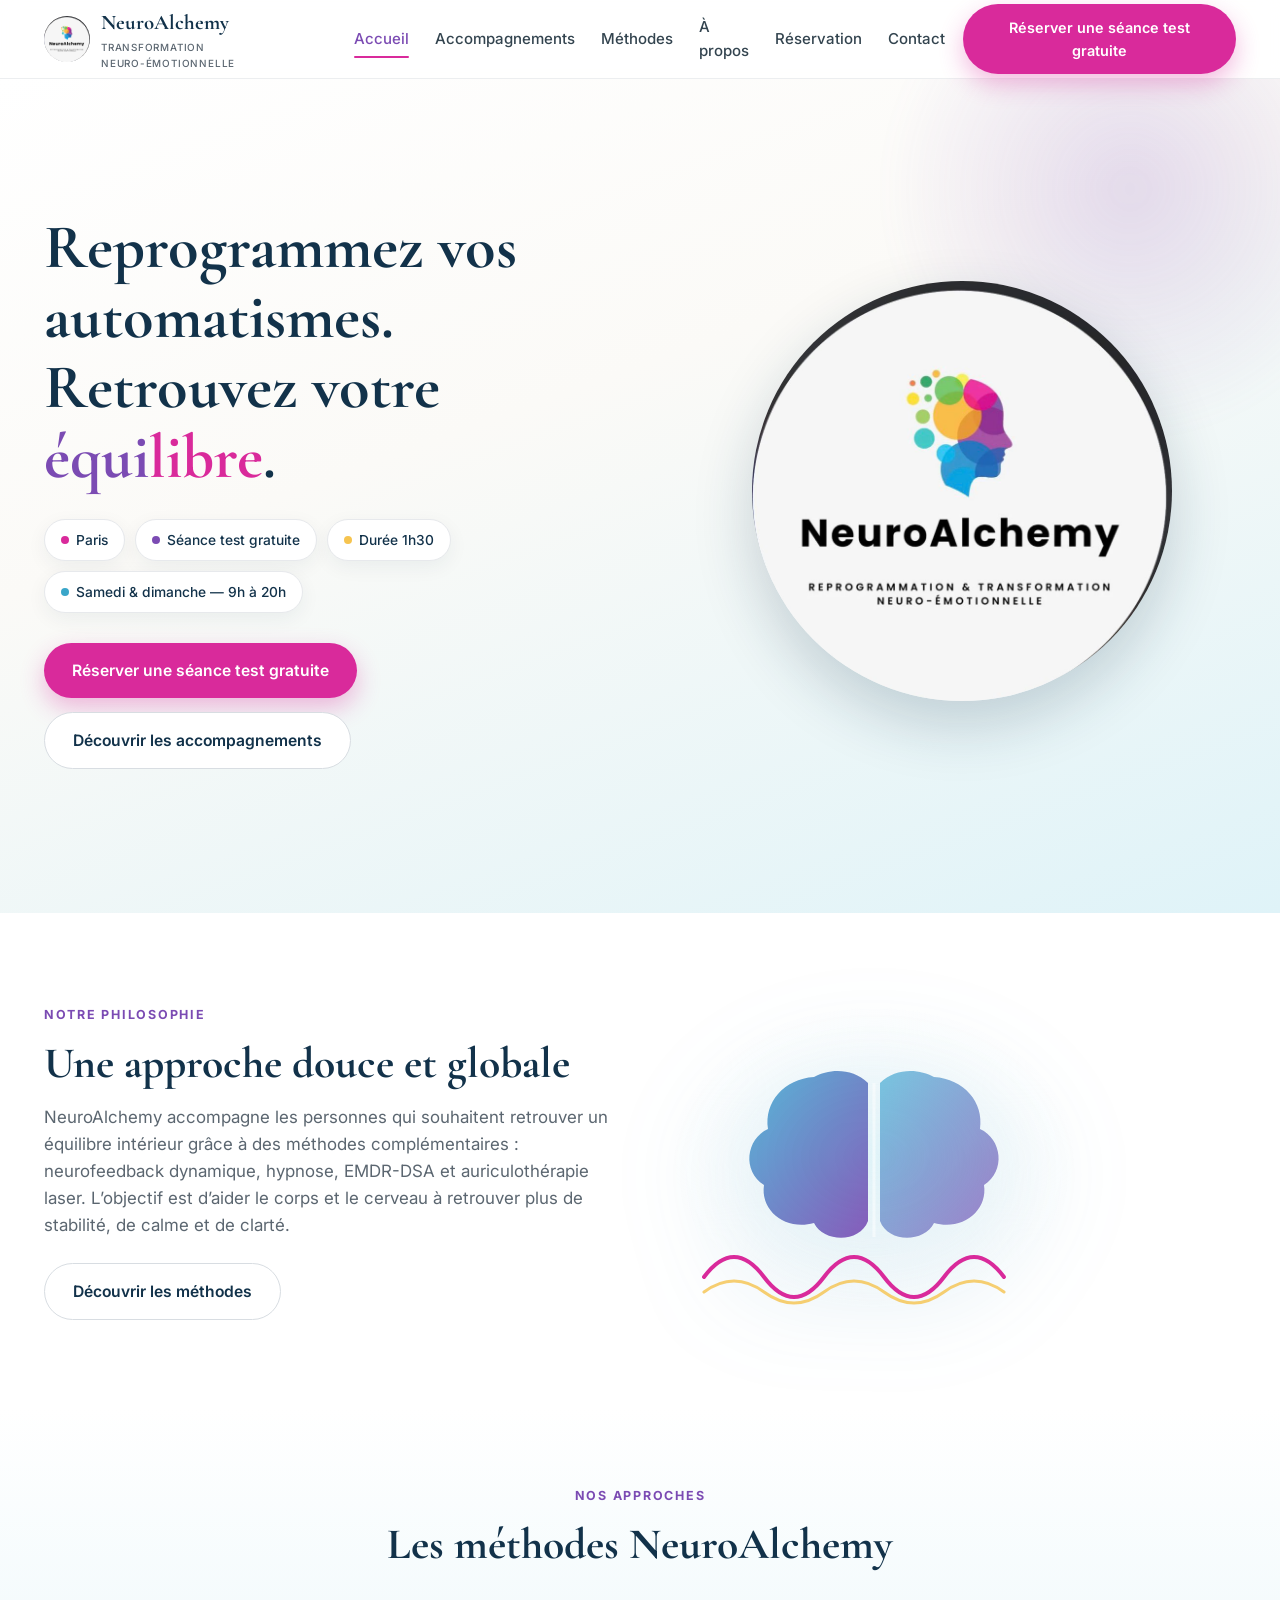
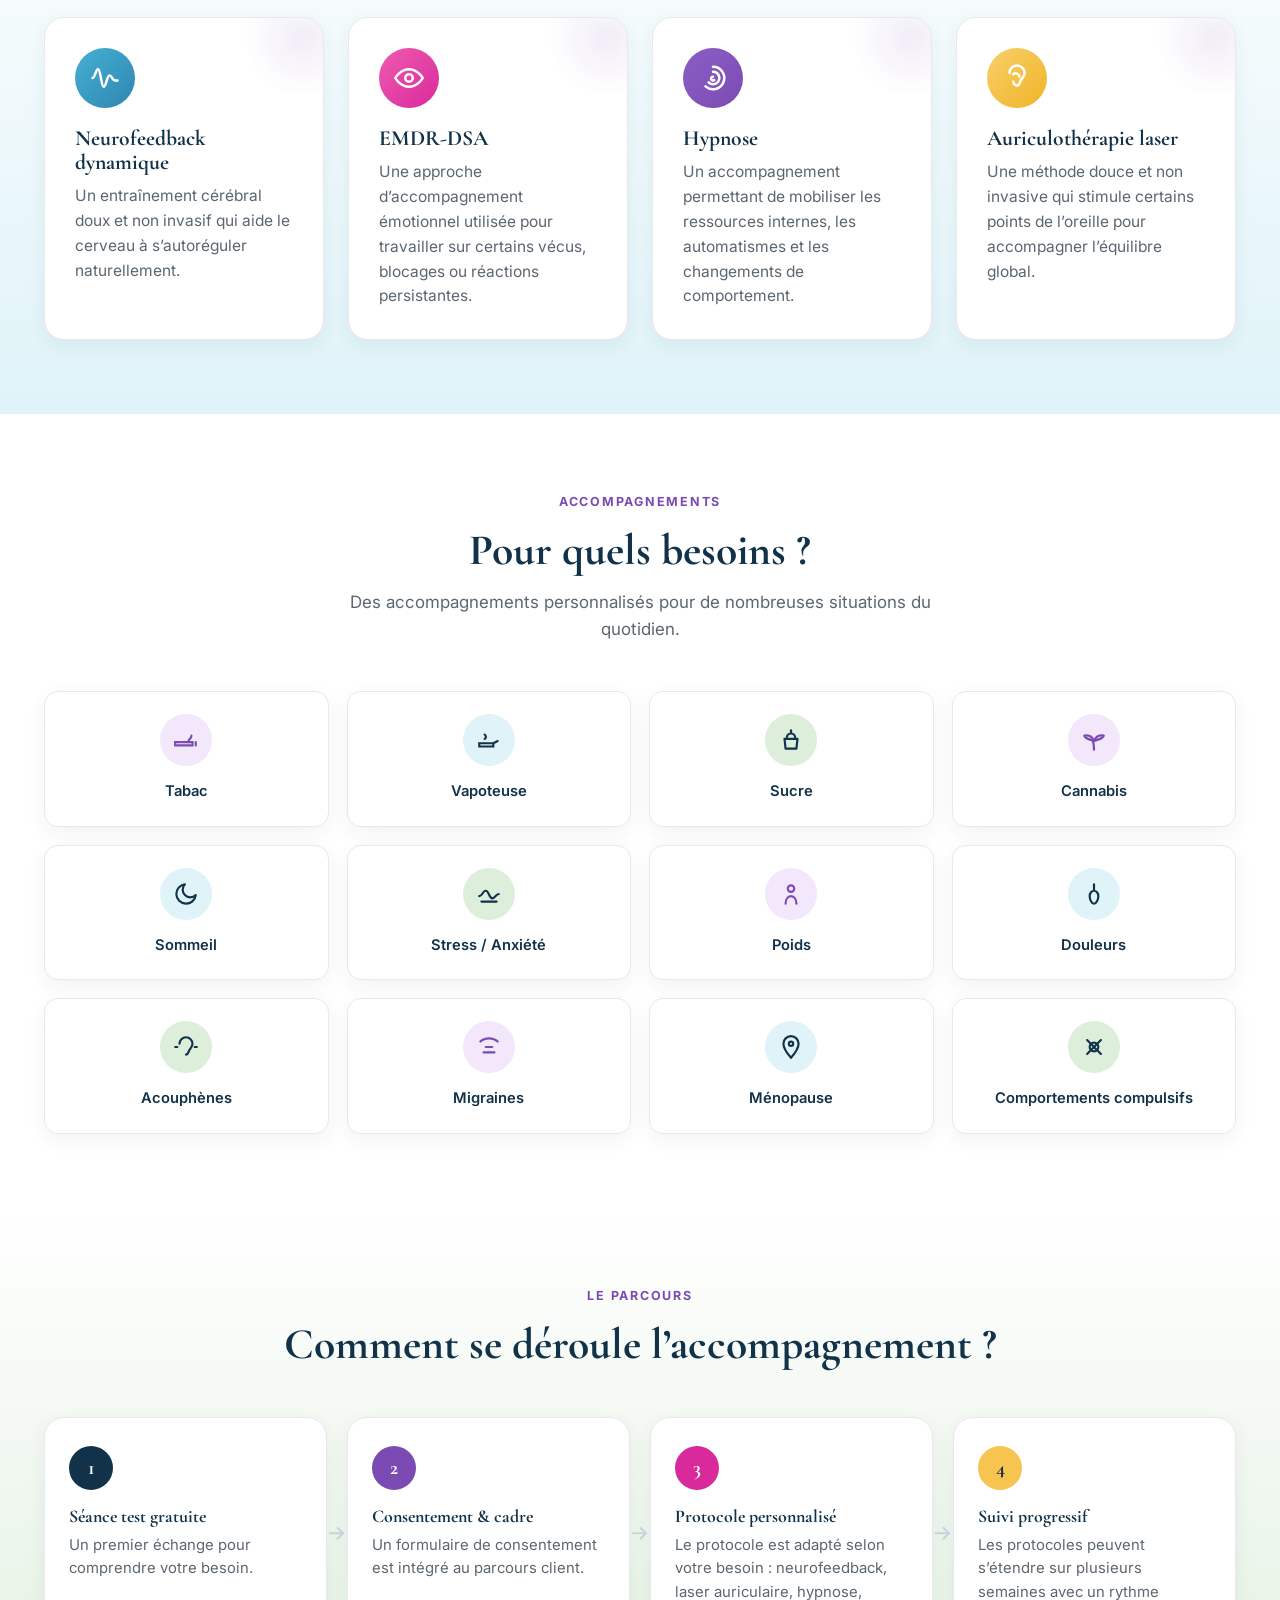
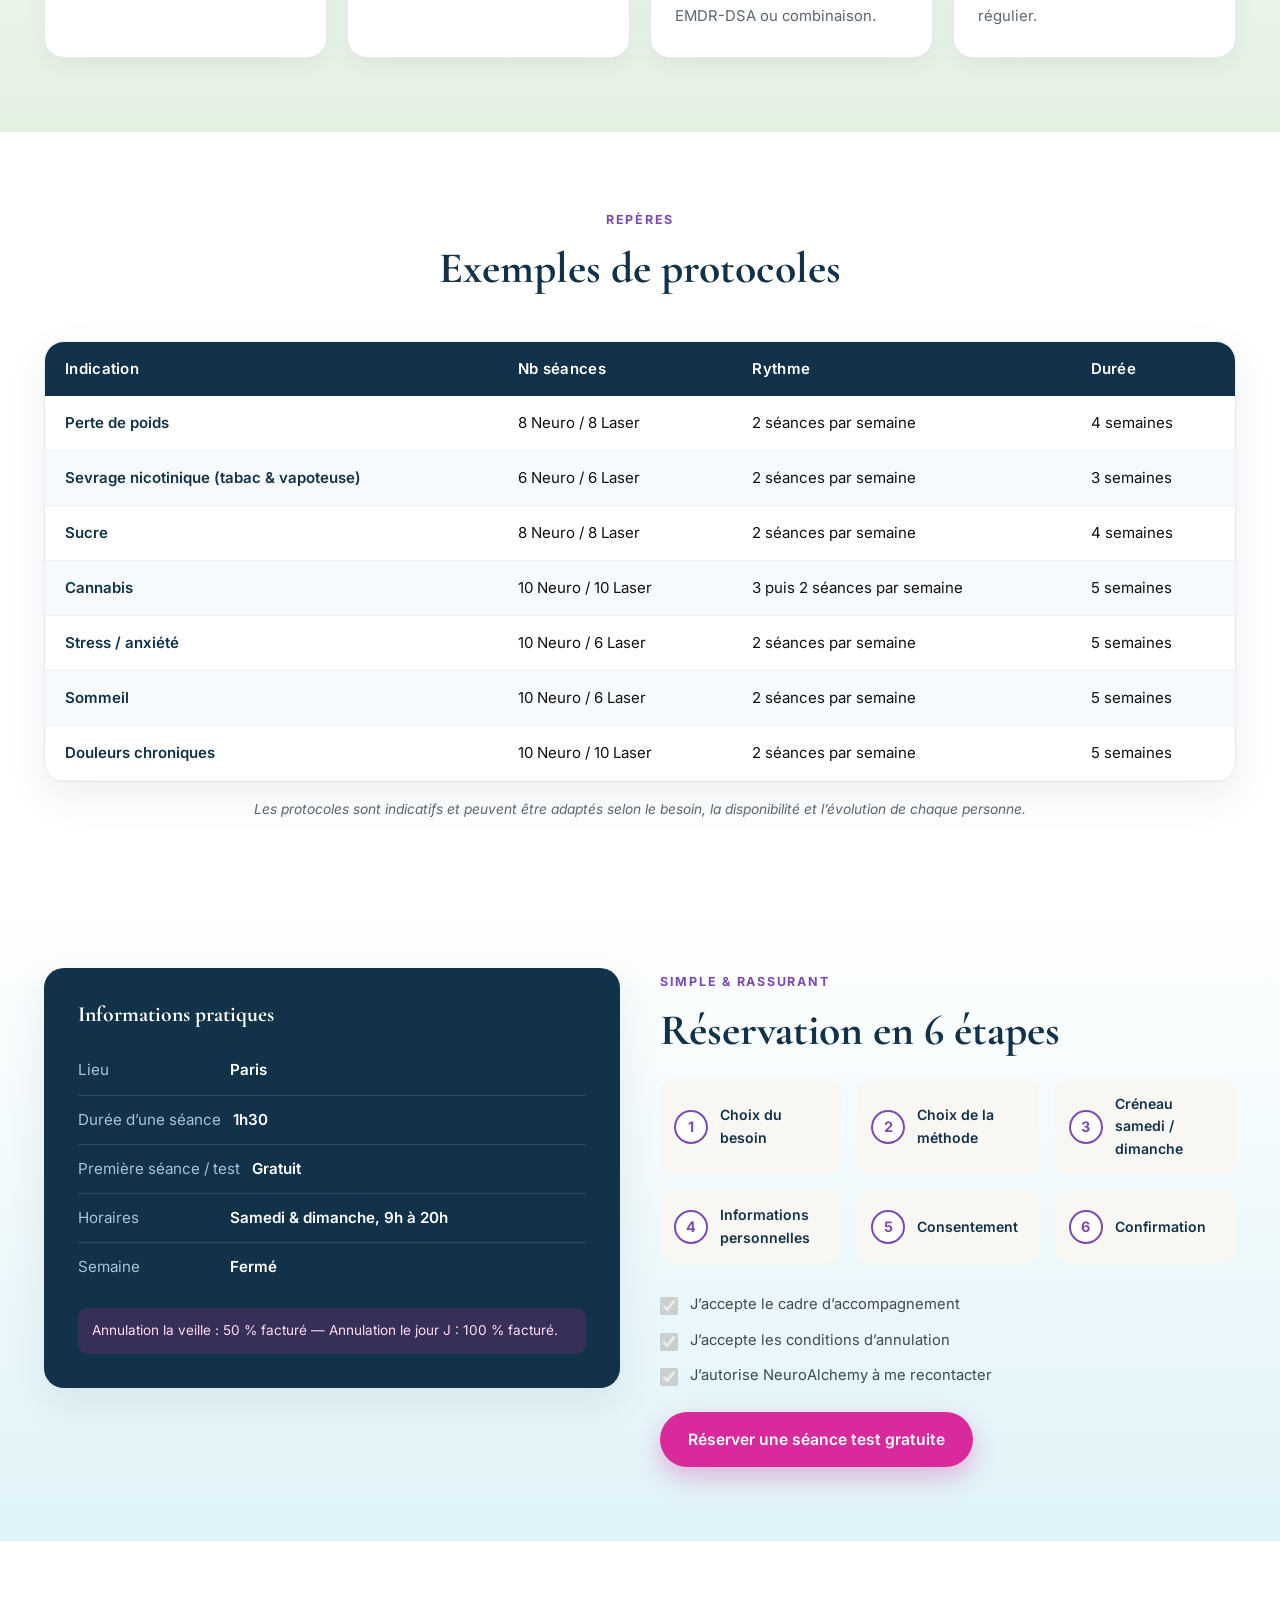
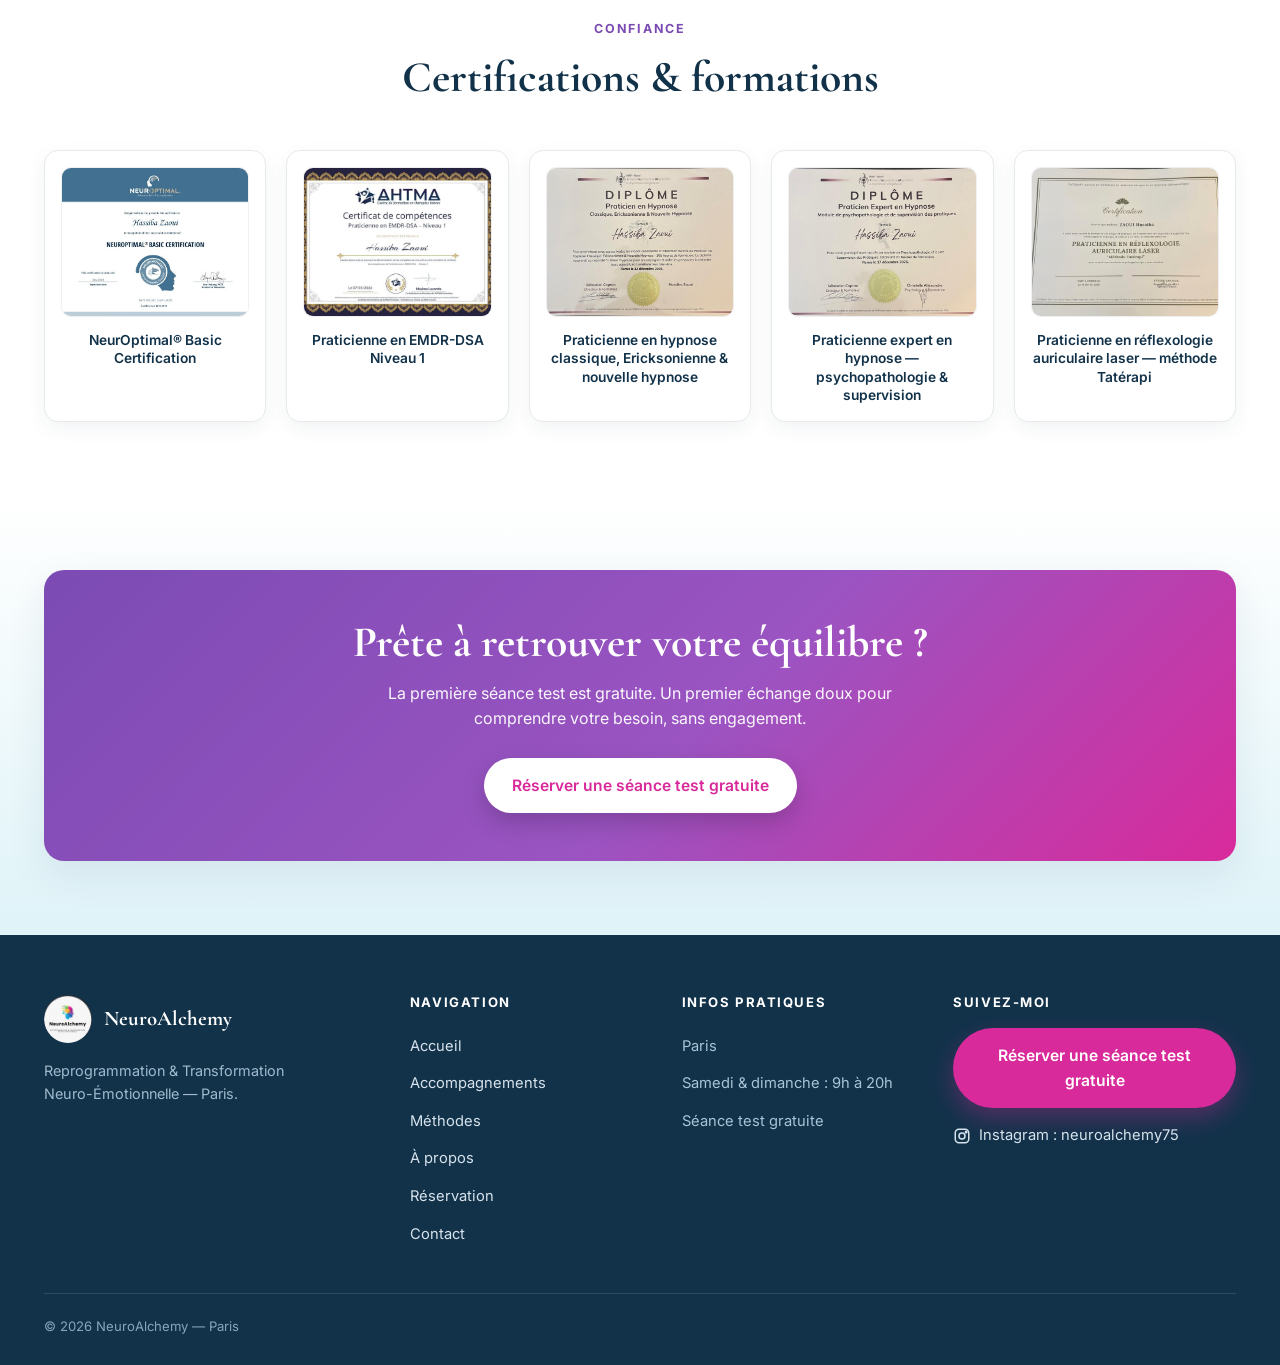
==== commit 5768f5c8: "Maj consentement" ====
--- a/index.html
+++ b/index.html
@@ -275,7 +275,6 @@
         </div>
         <div class="consent" style="margin-top:8px">
           <label><input type="checkbox" disabled checked> J’accepte le cadre d’accompagnement</label>
-          <label><input type="checkbox" disabled checked> Je comprends que NeuroAlchemy ne remplace pas un suivi médical</label>
           <label><input type="checkbox" disabled checked> J’accepte les conditions d’annulation</label>
           <label><input type="checkbox" disabled checked> J’autorise NeuroAlchemy à me recontacter</label>
         </div>
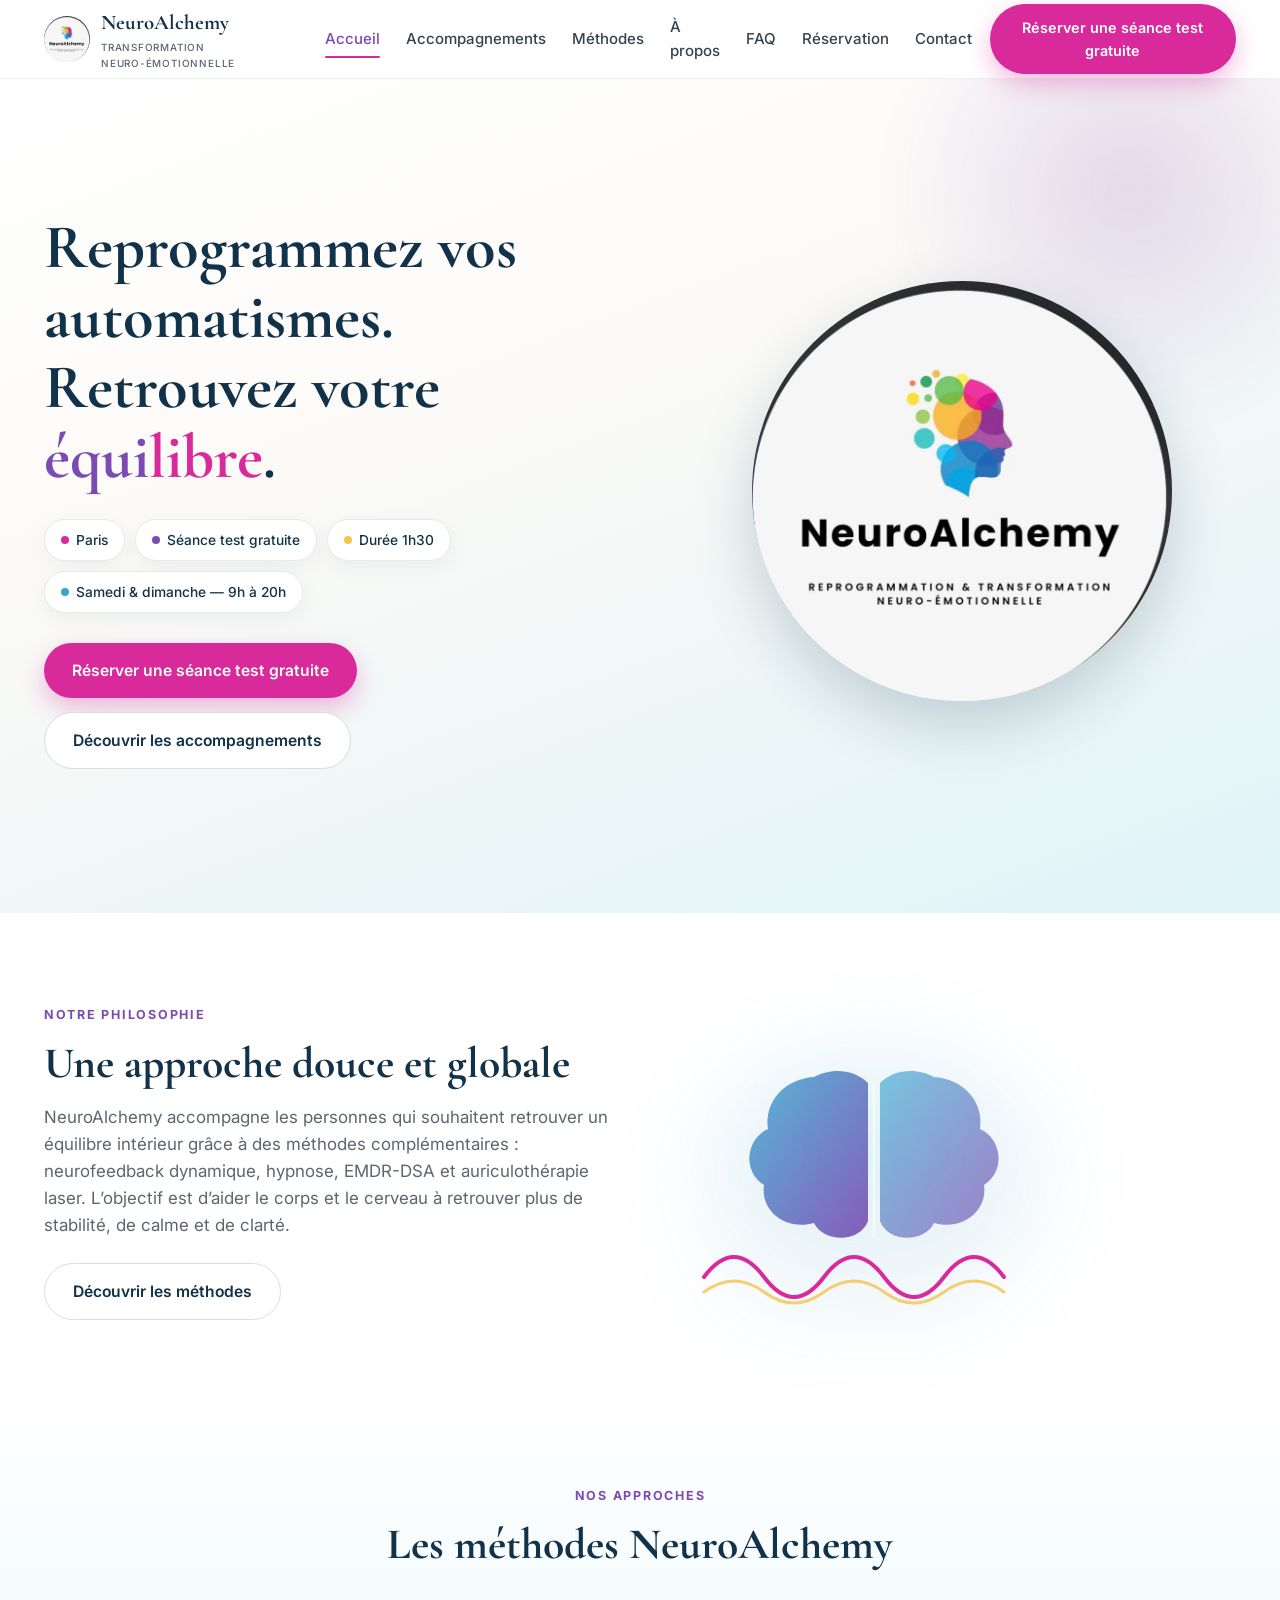
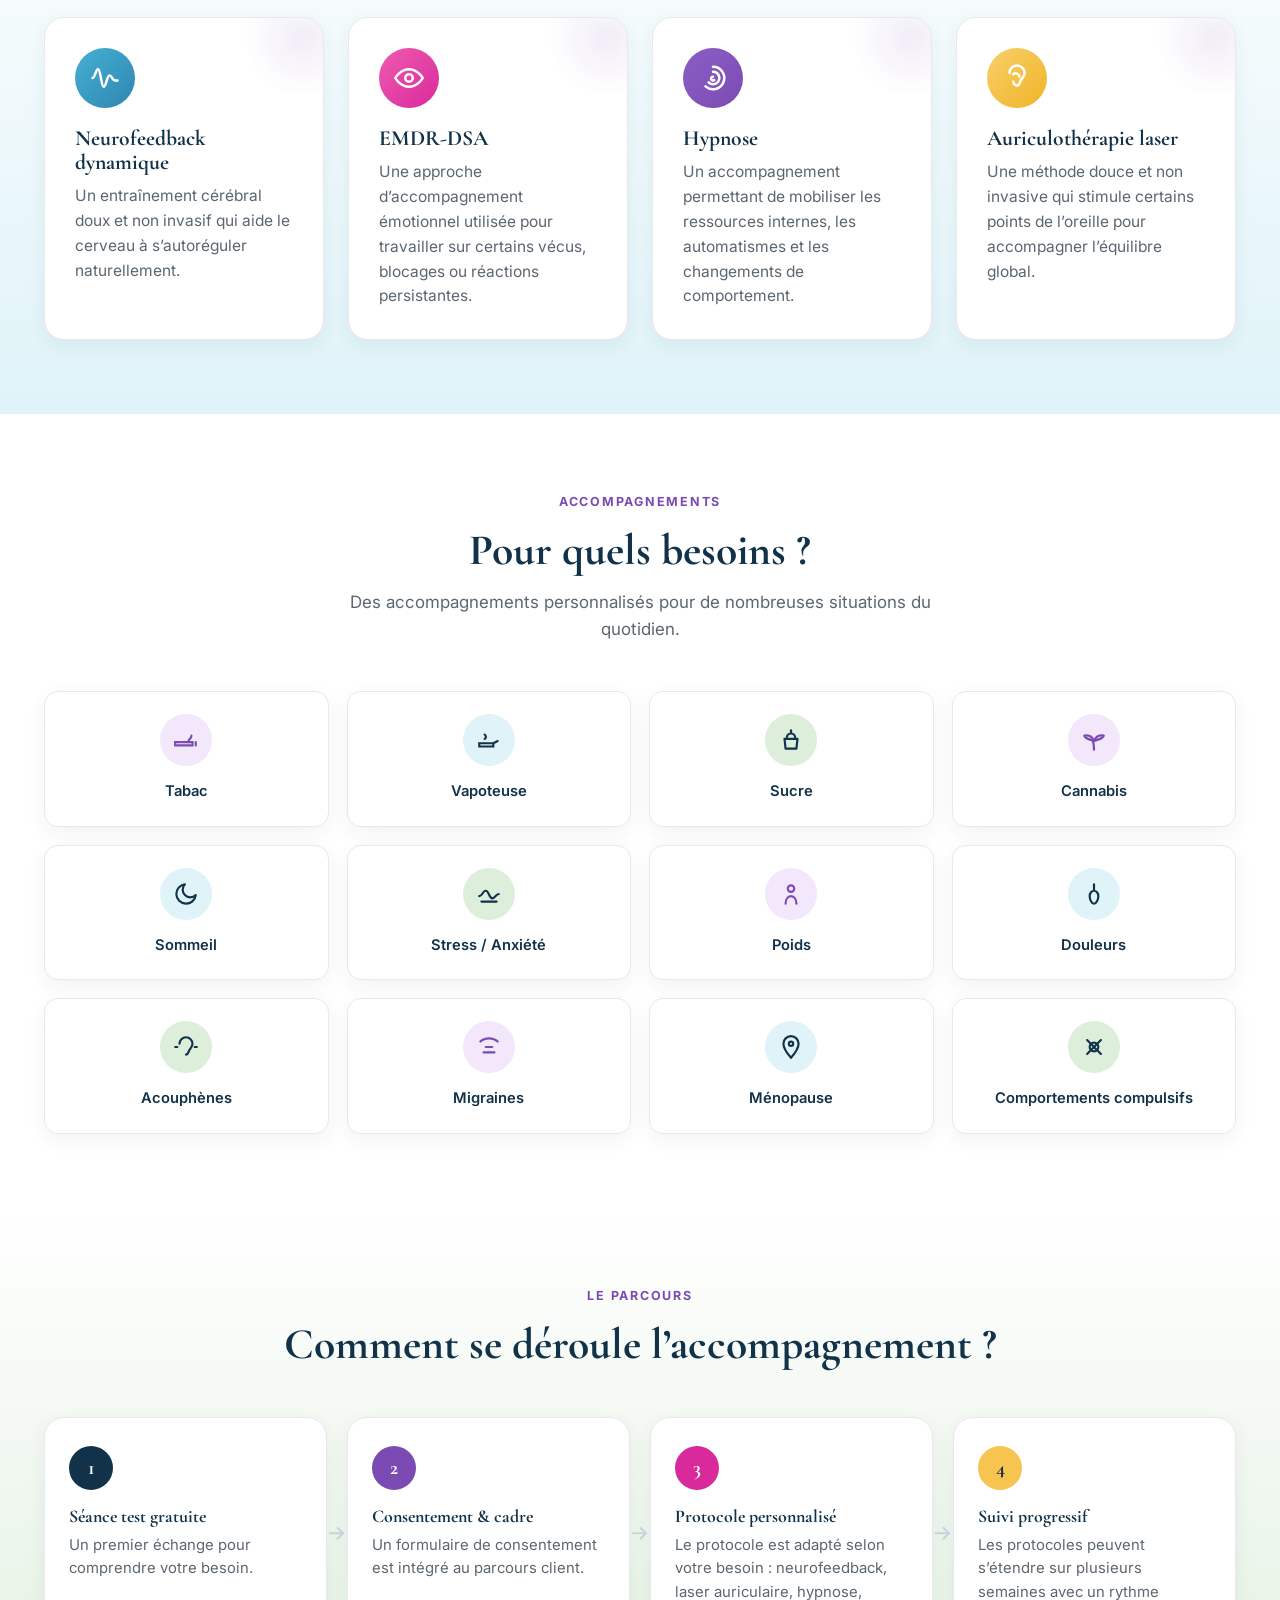
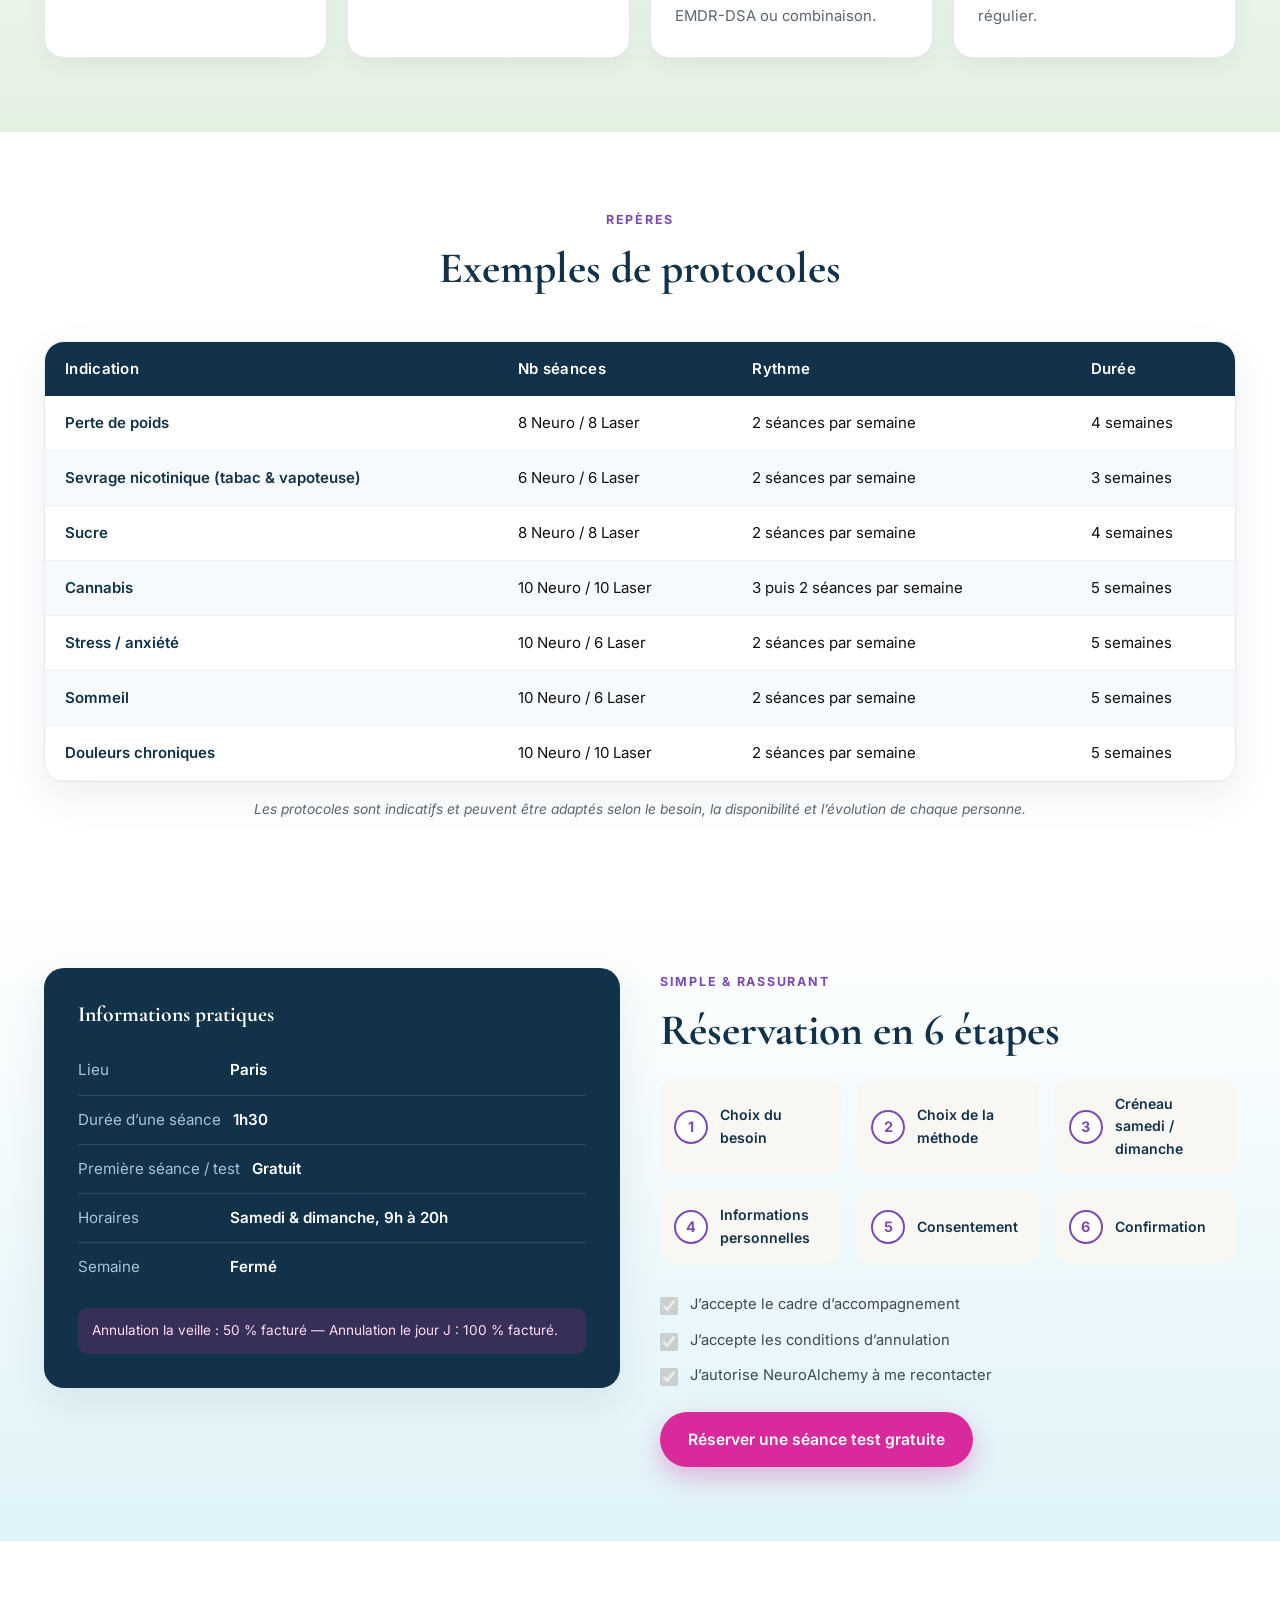
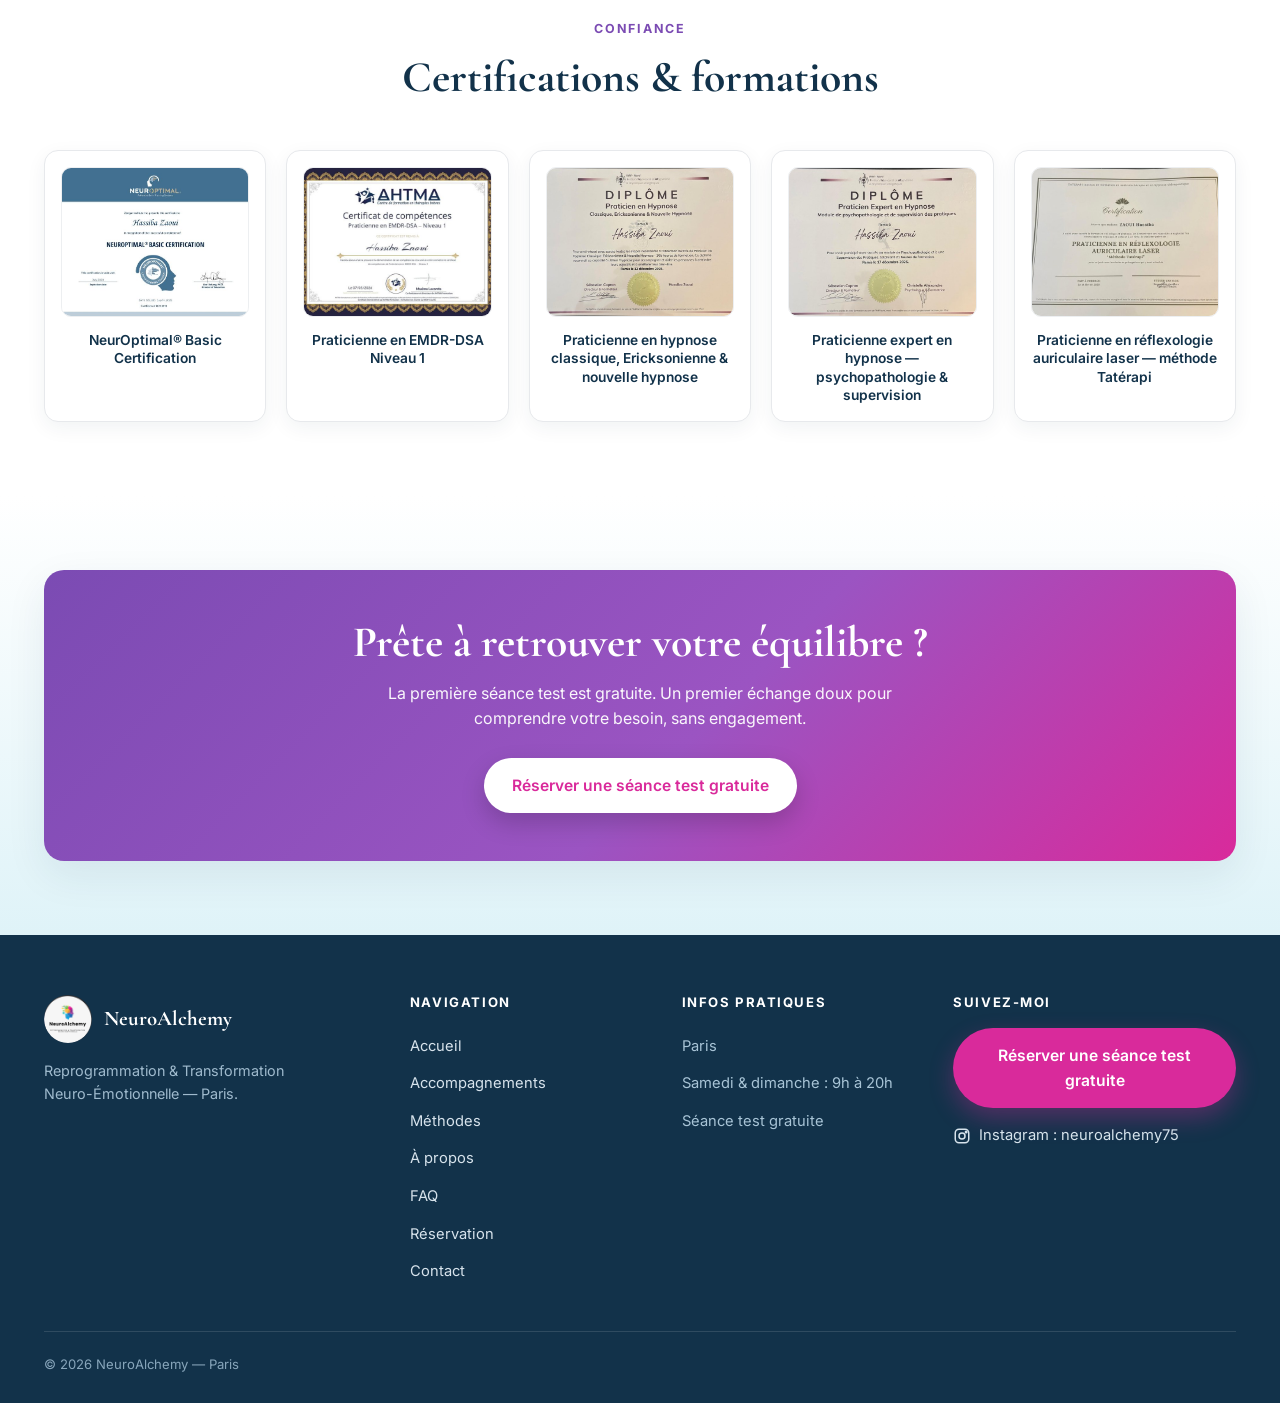
==== commit 60a315e3: "Ajout page FAQ hypnose + nav + styles" ====
--- a/index.html
+++ b/index.html
@@ -25,6 +25,7 @@
       <a href="accompagnements.html">Accompagnements</a>
       <a href="methodes.html">Méthodes</a>
       <a href="a-propos.html">À propos</a>
+      <a href="faq.html">FAQ</a>
       <a href="reservation.html">Réservation</a>
       <a href="contact.html">Contact</a>
     </nav>
@@ -41,6 +42,7 @@
   <a href="accompagnements.html">Accompagnements</a>
   <a href="methodes.html">Méthodes</a>
   <a href="a-propos.html">À propos</a>
+  <a href="faq.html">FAQ</a>
   <a href="reservation.html">Réservation</a>
   <a href="contact.html">Contact</a>
   <a href="reservation.html" class="btn btn-rose btn-block">Réserver une séance test gratuite</a>
@@ -342,6 +344,7 @@
           <li><a href="accompagnements.html">Accompagnements</a></li>
           <li><a href="methodes.html">Méthodes</a></li>
           <li><a href="a-propos.html">À propos</a></li>
+          <li><a href="faq.html">FAQ</a></li>
           <li><a href="reservation.html">Réservation</a></li>
           <li><a href="contact.html">Contact</a></li>
         </ul>
--- a/assets/css/style.css
+++ b/assets/css/style.css
@@ -147,6 +147,11 @@
 .hero-visual svg{width:100%;max-width:460px;height:auto;filter:drop-shadow(0 24px 50px rgba(18,50,74,.16))}
 .hero-logo{width:100%;max-width:420px;border-radius:50%;box-shadow:0 24px 60px rgba(18,50,74,.20)}
 .about-visual .hero-logo{max-width:360px}
+/* Hero sans visuel (ex : page FAQ) — contenu centré */
+.hero-solo .container{grid-template-columns:1fr}
+.hero-solo .hero-text{max-width:780px;margin:0 auto;text-align:center}
+.hero-solo .hero-text .badges,.hero-solo .hero-ctas{justify-content:center}
+.hero-solo .hero-text p.lead{margin-left:auto;margin-right:auto}
 
 /* =========================================================
    CARTES
@@ -394,6 +399,31 @@
 .mb-40{margin-bottom:40px}
 
 /* =========================================================
+   FAQ PAGE — bloc comparatif
+   ========================================================= */
+.compare{display:grid;grid-template-columns:1fr 1fr;gap:24px}
+.compare .card{position:relative}
+.compare .card.muted{background:#f6f7f8;border-color:#e4e7ea}
+.compare .card.highlight{border-color:#e7d3f5;box-shadow:0 16px 40px rgba(123,75,179,.12)}
+.compare .card h3{display:flex;align-items:center;gap:10px;margin-bottom:16px}
+.compare-list{display:flex;flex-direction:column;gap:12px}
+.compare-list li{display:flex;gap:11px;align-items:flex-start;font-size:.96rem;color:#3c4a54}
+.compare-list li svg{flex:0 0 20px;width:20px;height:20px;margin-top:2px}
+.compare .cross li svg{color:#c46a6a}
+.compare .check li svg{color:#4fa86a}
+.compare-note{margin-top:26px;text-align:center;font-size:1.02rem;color:var(--bleu-profond);max-width:760px;margin-left:auto;margin-right:auto}
+
+/* =========================================================
+   FAQ PAGE — grille vidéos 16:9
+   ========================================================= */
+.video-grid{display:grid;grid-template-columns:1fr 1fr;gap:24px}
+.video-card{background:#fff;border:var(--border);border-radius:var(--radius);box-shadow:var(--shadow-sm);overflow:hidden;transition:transform .25s,box-shadow .25s}
+.video-card:hover{transform:translateY(-4px);box-shadow:var(--shadow-hover)}
+.video-embed{position:relative;width:100%;aspect-ratio:16/9;background:#0d1b26}
+.video-embed iframe{position:absolute;inset:0;width:100%;height:100%;border:0}
+.video-card .video-title{padding:15px 20px;font-weight:600;color:var(--bleu-profond);font-size:.98rem}
+
+/* =========================================================
    RESPONSIVE — TABLETTE
    ========================================================= */
 @media (max-width:1024px){
@@ -430,6 +460,7 @@
   .grid-2,.grid-3,.grid-4{grid-template-columns:1fr}
   .needs-grid{grid-template-columns:repeat(2,1fr)}
   .steps{grid-template-columns:1fr}
+  .compare,.video-grid{grid-template-columns:1fr}
 
   .cert-grid{grid-template-columns:repeat(2,1fr)}
 
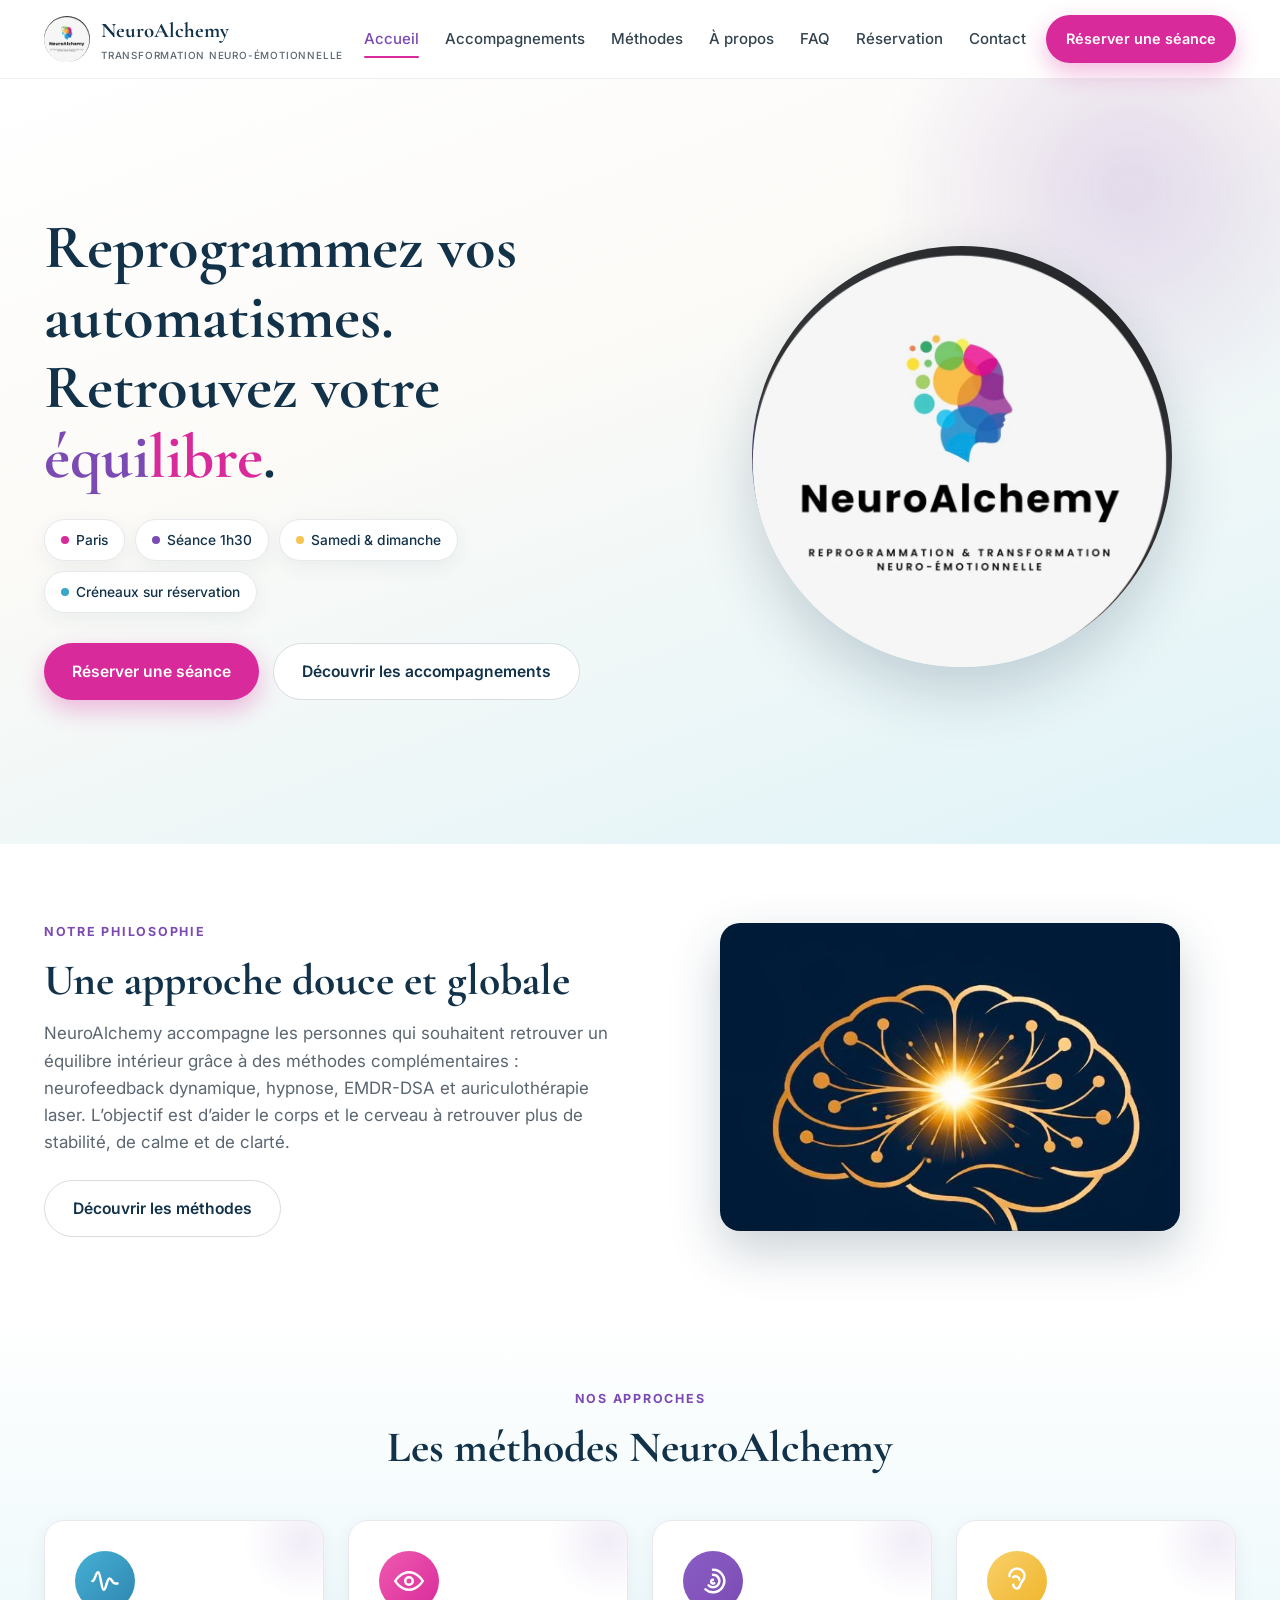
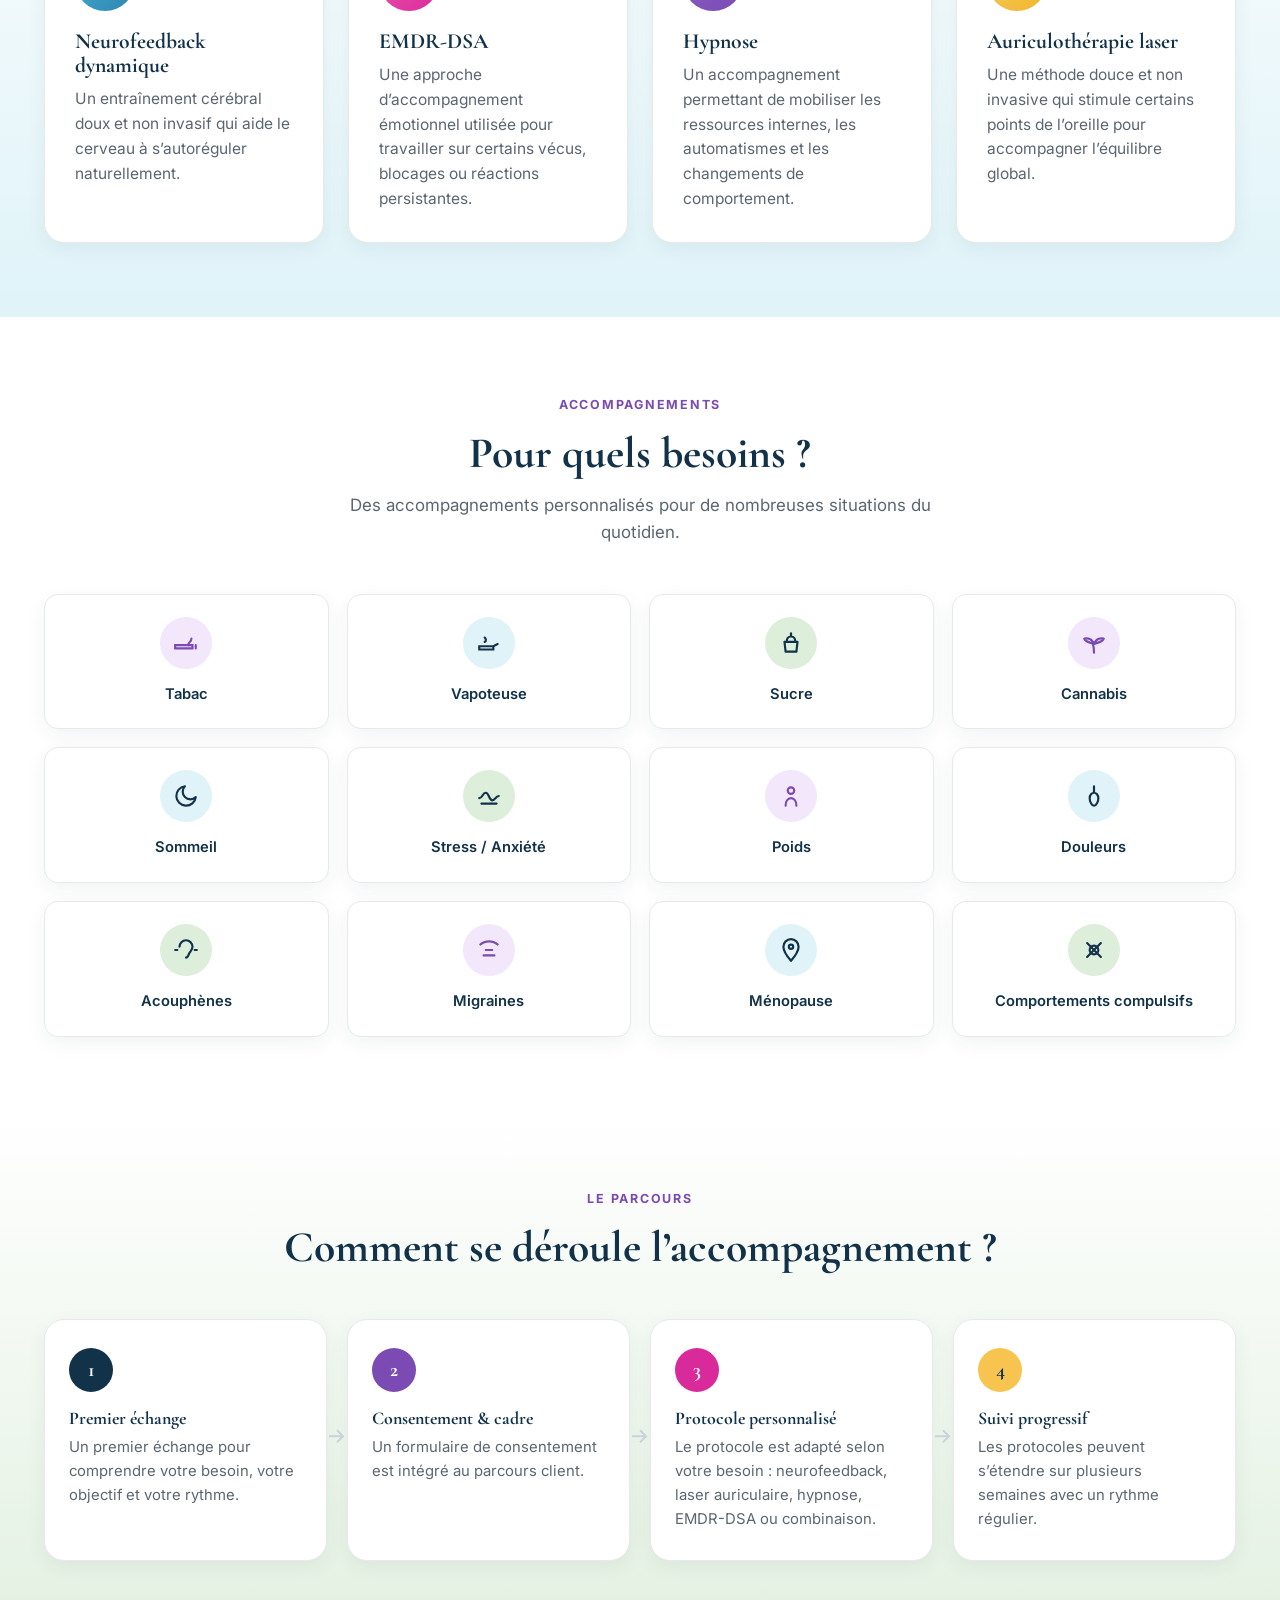
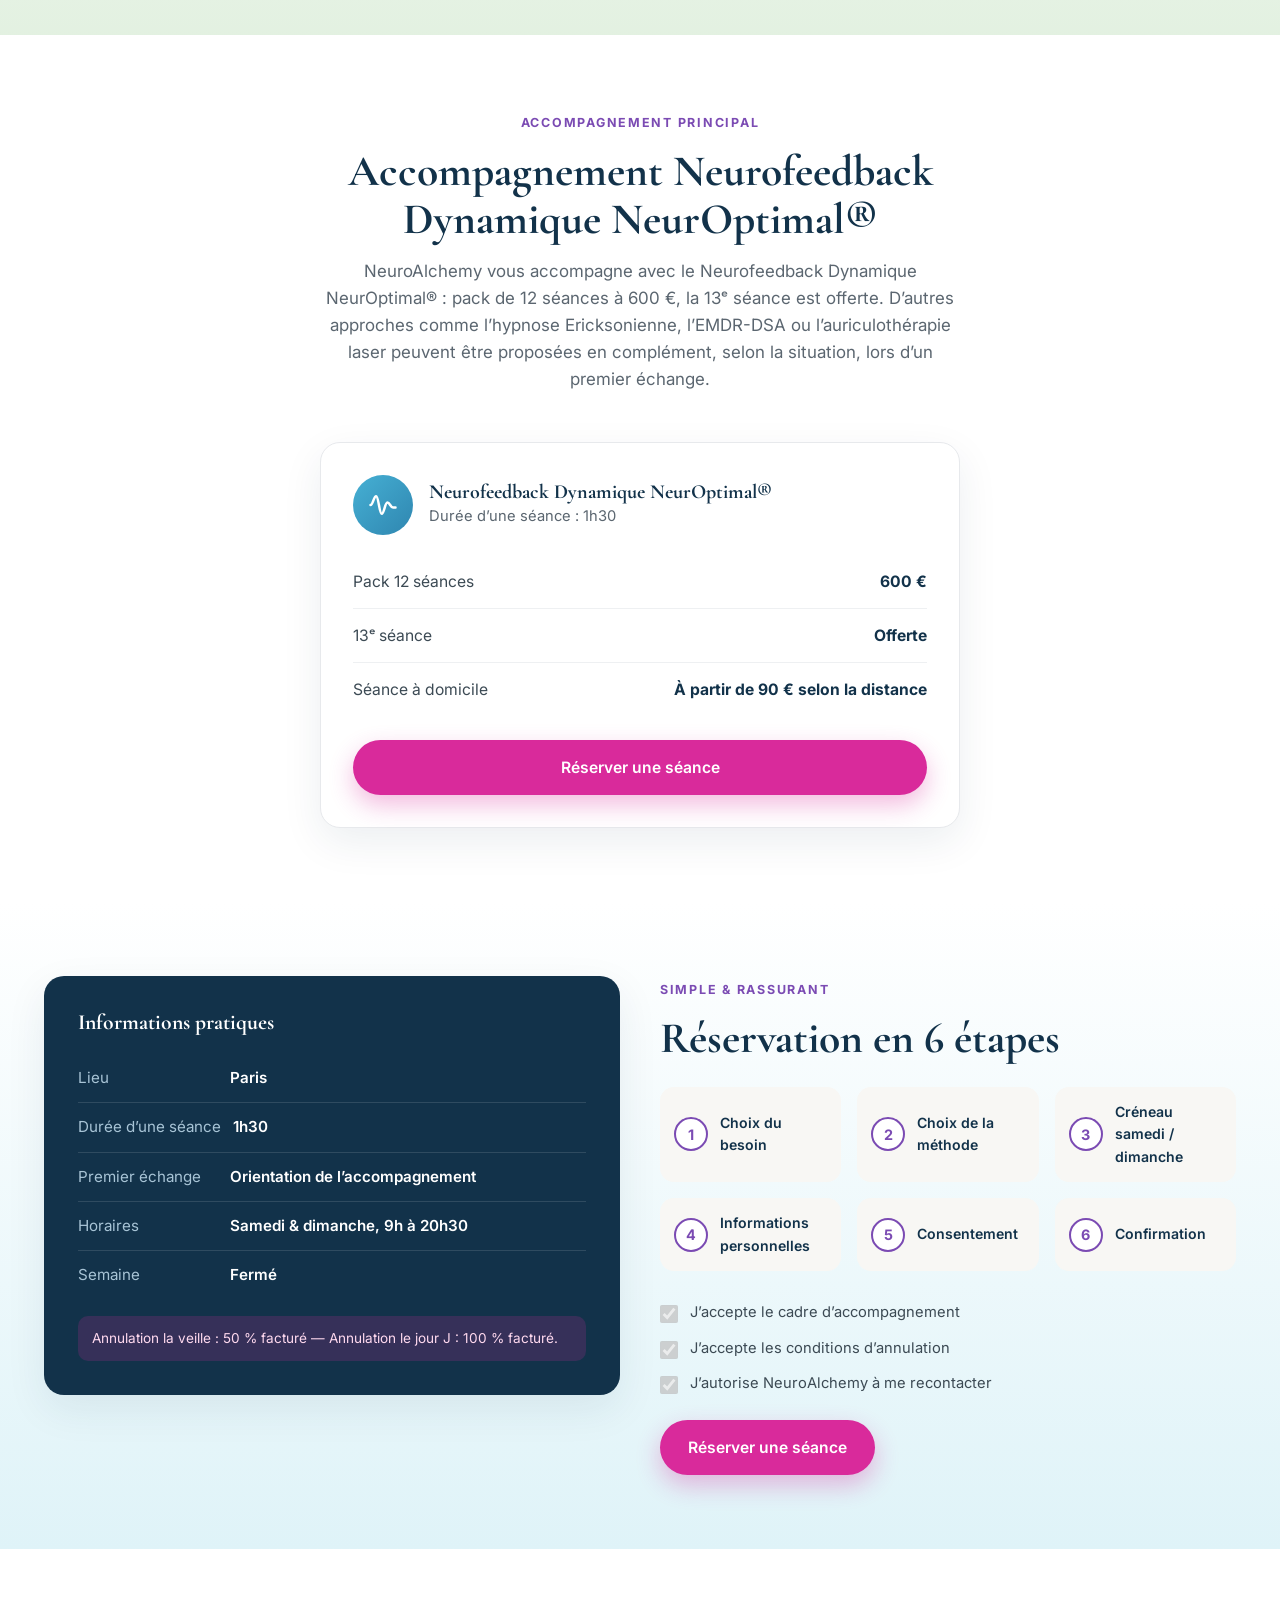
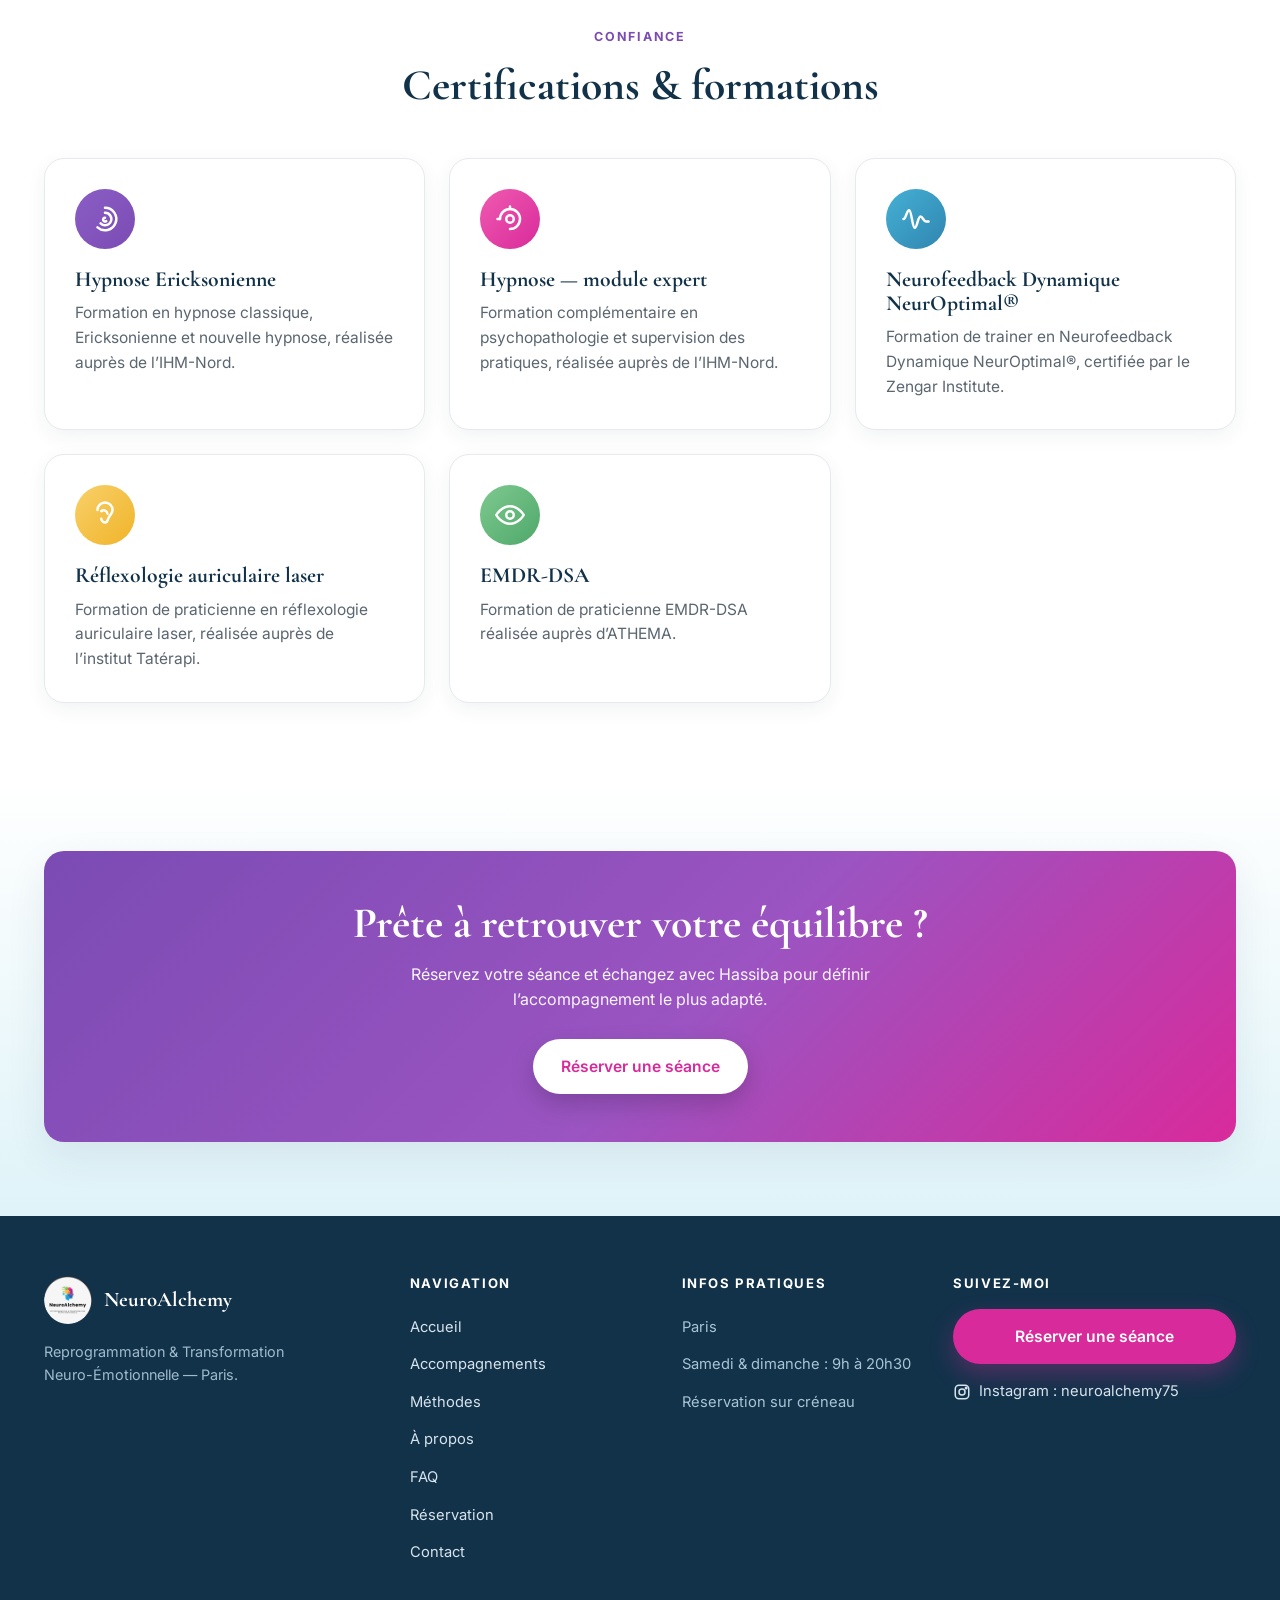
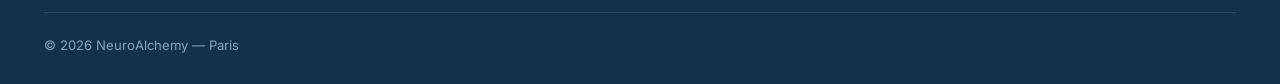
==== commit 9390de2f: "MAJ complete du jour : retrait gratuite, calendrier reservation, FAQ Neurofeedback, formations texte" ====
--- a/index.html
+++ b/index.html
@@ -4,7 +4,7 @@
 <meta charset="UTF-8">
 <meta name="viewport" content="width=device-width, initial-scale=1.0">
 <title>NeuroAlchemy — Reprogrammation & Transformation Neuro-Émotionnelle | Paris</title>
-<meta name="description" content="NeuroAlchemy accompagne la transformation neuro-émotionnelle à Paris : neurofeedback dynamique, EMDR-DSA, hypnose et auriculothérapie laser. Séance test gratuite.">
+<meta name="description" content="NeuroAlchemy accompagne la transformation neuro-émotionnelle à Paris : neurofeedback dynamique NeurOptimal®, EMDR-DSA, hypnose Ericksonienne et auriculothérapie laser. Réservation sur créneau.">
 <link rel="preconnect" href="https://fonts.googleapis.com">
 <link rel="preconnect" href="https://fonts.gstatic.com" crossorigin>
 <link href="https://fonts.googleapis.com/css2?family=Cormorant+Garamond:wght@500;600;700&family=Inter:wght@400;500;600;700&display=swap" rel="stylesheet">
@@ -30,7 +30,7 @@
       <a href="contact.html">Contact</a>
     </nav>
     <div class="nav-cta">
-      <a href="reservation.html" class="btn btn-rose">Réserver une séance test gratuite</a>
+      <a href="reservation.html" class="btn btn-rose">Réserver une séance</a>
       <button class="burger" aria-label="Ouvrir le menu" aria-expanded="false"><span></span><span></span><span></span></button>
     </div>
   </div>
@@ -45,7 +45,7 @@
   <a href="faq.html">FAQ</a>
   <a href="reservation.html">Réservation</a>
   <a href="contact.html">Contact</a>
-  <a href="reservation.html" class="btn btn-rose btn-block">Réserver une séance test gratuite</a>
+  <a href="reservation.html" class="btn btn-rose btn-block">Réserver une séance</a>
 </div>
 
 <!-- ===================== HERO ===================== -->
@@ -55,12 +55,12 @@
       <h1>Reprogrammez vos automatismes.<br>Retrouvez votre <span class="text-violet">équi</span><span class="text-rose">libre</span>.</h1>
       <div class="badges">
         <span class="badge"><span class="dot"></span> Paris</span>
-        <span class="badge"><span class="dot"></span> Séance test gratuite</span>
-        <span class="badge"><span class="dot"></span> Durée 1h30</span>
-        <span class="badge"><span class="dot"></span> Samedi &amp; dimanche — 9h à 20h</span>
+        <span class="badge"><span class="dot"></span> Séance 1h30</span>
+        <span class="badge"><span class="dot"></span> Samedi &amp; dimanche</span>
+        <span class="badge"><span class="dot"></span> Créneaux sur réservation</span>
       </div>
       <div class="hero-ctas">
-        <a href="reservation.html" class="btn btn-rose">Réserver une séance test gratuite</a>
+        <a href="reservation.html" class="btn btn-rose">Réserver une séance</a>
         <a href="accompagnements.html" class="btn btn-ghost">Découvrir les accompagnements</a>
       </div>
     </div>
@@ -81,28 +81,7 @@
         <a href="methodes.html" class="btn btn-ghost" style="margin-top:24px">Découvrir les méthodes</a>
       </div>
       <div class="visual" data-reveal>
-        <!-- Cerveau doux avec onde lumineuse -->
-        <svg viewBox="0 0 420 340" xmlns="http://www.w3.org/2000/svg" role="img" aria-label="Cerveau et onde lumineuse">
-          <defs>
-            <linearGradient id="brain" x1="0" y1="0" x2="1" y2="1">
-              <stop offset="0%" stop-color="#46b0d4"/>
-              <stop offset="100%" stop-color="#7B4BB3"/>
-            </linearGradient>
-            <radialGradient id="brainHalo" cx="50%" cy="50%" r="55%">
-              <stop offset="0%" stop-color="#DFF3F8"/>
-              <stop offset="100%" stop-color="#ffffff" stop-opacity="0"/>
-            </radialGradient>
-          </defs>
-          <ellipse cx="210" cy="170" rx="200" ry="150" fill="url(#brainHalo)"/>
-          <path d="M150 90 C120 92 100 115 104 142 C82 152 78 184 100 198 C96 224 122 244 150 236
-                   C160 256 196 256 204 234 L204 96 C188 80 164 82 150 90 Z" fill="url(#brain)" opacity="0.9"/>
-          <path d="M270 90 C300 92 320 115 316 142 C338 152 342 184 320 198 C324 224 298 244 270 236
-                   C260 256 224 256 216 234 L216 96 C232 80 256 82 270 90 Z" fill="url(#brain)" opacity="0.7"/>
-          <path d="M210 96 L210 250" stroke="#fff" stroke-width="3" opacity="0.5"/>
-          <!-- onde lumineuse -->
-          <path d="M40 290 q30 -40 60 0 t60 0 t60 0 t60 0 t60 0" fill="none" stroke="#D92A9B" stroke-width="4" stroke-linecap="round"/>
-          <path d="M40 305 q30 -22 60 0 t60 0 t60 0 t60 0 t60 0" fill="none" stroke="#F6C44F" stroke-width="3" stroke-linecap="round" opacity="0.8"/>
-        </svg>
+        <img class="approche-img" src="assets/img/approche-cerveau.jpeg" alt="Cerveau et connexions lumineuses">
       </div>
     </div>
   </div>
@@ -183,8 +162,8 @@
     <div class="steps">
       <div class="step" data-reveal>
         <div class="step-num">1</div>
-        <h3>Séance test gratuite</h3>
-        <p>Un premier échange pour comprendre votre besoin.</p>
+        <h3>Premier échange</h3>
+        <p>Un premier échange pour comprendre votre besoin, votre objectif et votre rythme.</p>
         <span class="step-arrow"><svg width="24" height="24" viewBox="0 0 24 24" fill="none" stroke="currentColor" stroke-width="2"><path d="M5 12h14M13 6l6 6-6 6"/></svg></span>
       </div>
       <div class="step" data-reveal>
@@ -208,42 +187,29 @@
   </div>
 </section>
 
-<!-- ===================== PROTOCOLES ===================== -->
+<!-- ===================== NEUROFEEDBACK NEUROPTIMAL ===================== -->
 <section class="bg-white">
   <div class="container">
     <div class="section-head">
-      <span class="eyebrow">Repères</span>
-      <h2>Exemples de protocoles</h2>
-    </div>
-    <p class="scroll-hint">↔ Faites glisser pour voir le tableau complet</p>
-    <!-- Desktop : tableau -->
-    <div class="table-wrap">
-      <div class="table-scroll">
-        <table class="protocoles">
-          <thead><tr><th>Indication</th><th>Nb séances</th><th>Rythme</th><th>Durée</th></tr></thead>
-          <tbody>
-            <tr><td>Perte de poids</td><td>8 Neuro / 8 Laser</td><td>2 séances par semaine</td><td>4 semaines</td></tr>
-            <tr><td>Sevrage nicotinique (tabac &amp; vapoteuse)</td><td>6 Neuro / 6 Laser</td><td>2 séances par semaine</td><td>3 semaines</td></tr>
-            <tr><td>Sucre</td><td>8 Neuro / 8 Laser</td><td>2 séances par semaine</td><td>4 semaines</td></tr>
-            <tr><td>Cannabis</td><td>10 Neuro / 10 Laser</td><td>3 puis 2 séances par semaine</td><td>5 semaines</td></tr>
-            <tr><td>Stress / anxiété</td><td>10 Neuro / 6 Laser</td><td>2 séances par semaine</td><td>5 semaines</td></tr>
-            <tr><td>Sommeil</td><td>10 Neuro / 6 Laser</td><td>2 séances par semaine</td><td>5 semaines</td></tr>
-            <tr><td>Douleurs chroniques</td><td>10 Neuro / 10 Laser</td><td>2 séances par semaine</td><td>5 semaines</td></tr>
-          </tbody>
-        </table>
-      </div>
-    </div>
-    <!-- Mobile : cartes -->
-    <div class="proto-cards">
-      <div class="proto-card"><h4>Perte de poids</h4><dl><dt>Nb séances</dt><dd>8 Neuro / 8 Laser</dd><dt>Rythme</dt><dd>2 / semaine</dd><dt>Durée</dt><dd>4 semaines</dd></dl></div>
-      <div class="proto-card"><h4>Sevrage nicotinique (tabac &amp; vapoteuse)</h4><dl><dt>Nb séances</dt><dd>6 Neuro / 6 Laser</dd><dt>Rythme</dt><dd>2 / semaine</dd><dt>Durée</dt><dd>3 semaines</dd></dl></div>
-      <div class="proto-card"><h4>Sucre</h4><dl><dt>Nb séances</dt><dd>8 Neuro / 8 Laser</dd><dt>Rythme</dt><dd>2 / semaine</dd><dt>Durée</dt><dd>4 semaines</dd></dl></div>
-      <div class="proto-card"><h4>Cannabis</h4><dl><dt>Nb séances</dt><dd>10 Neuro / 10 Laser</dd><dt>Rythme</dt><dd>3 puis 2 / semaine</dd><dt>Durée</dt><dd>5 semaines</dd></dl></div>
-      <div class="proto-card"><h4>Stress / anxiété</h4><dl><dt>Nb séances</dt><dd>10 Neuro / 6 Laser</dd><dt>Rythme</dt><dd>2 / semaine</dd><dt>Durée</dt><dd>5 semaines</dd></dl></div>
-      <div class="proto-card"><h4>Sommeil</h4><dl><dt>Nb séances</dt><dd>10 Neuro / 6 Laser</dd><dt>Rythme</dt><dd>2 / semaine</dd><dt>Durée</dt><dd>5 semaines</dd></dl></div>
-      <div class="proto-card"><h4>Douleurs chroniques</h4><dl><dt>Nb séances</dt><dd>10 Neuro / 10 Laser</dd><dt>Rythme</dt><dd>2 / semaine</dd><dt>Durée</dt><dd>5 semaines</dd></dl></div>
-    </div>
-    <p class="table-note">Les protocoles sont indicatifs et peuvent être adaptés selon le besoin, la disponibilité et l’évolution de chaque personne.</p>
+      <span class="eyebrow">Accompagnement principal</span>
+      <h2>Accompagnement Neurofeedback Dynamique NeurOptimal®</h2>
+      <p class="section-lead">NeuroAlchemy vous accompagne avec le Neurofeedback Dynamique NeurOptimal® : pack de 12 séances à 600 €, la 13ᵉ séance est offerte. D’autres approches comme l’hypnose Ericksonienne, l’EMDR-DSA ou l’auriculothérapie laser peuvent être proposées en complément, selon la situation, lors d’un premier échange.</p>
+    </div>
+    <div class="pricing-card" data-reveal>
+      <div class="pricing-head">
+        <span class="icon-circle ic-bleu" style="margin:0"><svg viewBox="0 0 24 24" fill="none" stroke-width="2" stroke-linecap="round" stroke-linejoin="round"><path d="M2 12c2 0 2.5-7 4.5-7S9 19 11 19s2.5-9 4.5-9S18 14 20 14h2"/></svg></span>
+        <div>
+          <h3>Neurofeedback Dynamique NeurOptimal®</h3>
+          <p>Durée d’une séance : 1h30</p>
+        </div>
+      </div>
+      <ul class="pricing-list">
+        <li><span>Pack 12 séances</span><strong>600 €</strong></li>
+        <li><span>13ᵉ séance</span><strong>Offerte</strong></li>
+        <li><span>Séance à domicile</span><strong>À partir de 90 € selon la distance</strong></li>
+      </ul>
+      <a href="reservation.html" class="btn btn-rose">Réserver une séance</a>
+    </div>
   </div>
 </section>
 
@@ -257,8 +223,8 @@
         <ul class="infos-list">
           <li><span class="lbl">Lieu</span><span class="val">Paris</span></li>
           <li><span class="lbl">Durée d’une séance</span><span class="val">1h30</span></li>
-          <li><span class="lbl">Première séance / test</span><span class="val">Gratuit</span></li>
-          <li><span class="lbl">Horaires</span><span class="val">Samedi &amp; dimanche, 9h à 20h</span></li>
+          <li><span class="lbl">Premier échange</span><span class="val">Orientation de l’accompagnement</span></li>
+          <li><span class="lbl">Horaires</span><span class="val">Samedi &amp; dimanche, 9h à 20h30</span></li>
           <li><span class="lbl">Semaine</span><span class="val">Fermé</span></li>
         </ul>
         <div class="warn">Annulation la veille : 50 % facturé — Annulation le jour J : 100 % facturé.</div>
@@ -280,7 +246,7 @@
           <label><input type="checkbox" disabled checked> J’accepte les conditions d’annulation</label>
           <label><input type="checkbox" disabled checked> J’autorise NeuroAlchemy à me recontacter</label>
         </div>
-        <a href="reservation.html" class="btn btn-rose">Réserver une séance test gratuite</a>
+        <a href="reservation.html" class="btn btn-rose">Réserver une séance</a>
       </div>
     </div>
   </div>
@@ -293,27 +259,32 @@
       <span class="eyebrow">Confiance</span>
       <h2>Certifications &amp; formations</h2>
     </div>
-    <div class="cert-grid">
-      <div class="cert" data-reveal>
-        <div class="cert-thumb"><img src="assets/img/cert-neuroptimal-1.jpg" alt="Certificat NeurOptimal Basic"></div>
-        <p>NeurOptimal® Basic Certification</p>
-      </div>
-      <div class="cert" data-reveal>
-        <div class="cert-thumb"><img src="assets/img/cert-emdr-1.jpg" alt="Certificat EMDR-DSA Niveau 1"></div>
-        <p>Praticienne en EMDR-DSA Niveau 1</p>
-      </div>
-      <div class="cert" data-reveal>
-        <div class="cert-thumb"><img src="assets/img/cert-hypnose.jpg" alt="Diplôme Praticien en hypnose classique, Ericksonienne et nouvelle hypnose"></div>
-        <p>Praticienne en hypnose classique, Ericksonienne &amp; nouvelle hypnose</p>
-      </div>
-      <div class="cert" data-reveal>
-        <div class="cert-thumb"><img src="assets/img/cert-hypnose-expert.jpg" alt="Diplôme Praticien Expert en hypnose - psychopathologie et supervision"></div>
-        <p>Praticienne expert en hypnose — psychopathologie &amp; supervision</p>
-      </div>
-      <div class="cert" data-reveal>
-        <div class="cert-thumb"><img src="assets/img/cert-taterapi.jpg" alt="Certification Praticienne en réflexologie auriculaire laser méthode Tatérapi"></div>
-        <p>Praticienne en réflexologie auriculaire laser — méthode Tatérapi</p>
-      </div>
+    <div class="grid grid-3">
+      <article class="card" data-reveal>
+        <div class="icon-circle ic-violet"><svg viewBox="0 0 24 24" fill="none" stroke-width="2" stroke-linecap="round" stroke-linejoin="round"><path d="M12 3a9 9 0 1 1-6 15.7"/><path d="M12 7a5 5 0 1 1-3.5 8.5"/><path d="M12 11a1.5 1.5 0 1 0 1 2.6"/></svg></div>
+        <h3>Hypnose Ericksonienne</h3>
+        <p>Formation en hypnose classique, Ericksonienne et nouvelle hypnose, réalisée auprès de l’IHM-Nord.</p>
+      </article>
+      <article class="card" data-reveal>
+        <div class="icon-circle ic-rose"><svg viewBox="0 0 24 24" fill="none" stroke-width="2" stroke-linecap="round" stroke-linejoin="round"><path d="M12 20a8 8 0 1 0-8-8"/><path d="M4 12H2M12 4V2"/><circle cx="12" cy="12" r="3"/></svg></div>
+        <h3>Hypnose — module expert</h3>
+        <p>Formation complémentaire en psychopathologie et supervision des pratiques, réalisée auprès de l’IHM-Nord.</p>
+      </article>
+      <article class="card" data-reveal>
+        <div class="icon-circle ic-bleu"><svg viewBox="0 0 24 24" fill="none" stroke-width="2" stroke-linecap="round" stroke-linejoin="round"><path d="M2 12c2 0 2.5-7 4.5-7S9 19 11 19s2.5-9 4.5-9S18 14 20 14h2"/></svg></div>
+        <h3>Neurofeedback Dynamique NeurOptimal®</h3>
+        <p>Formation de trainer en Neurofeedback Dynamique NeurOptimal®, certifiée par le Zengar Institute.</p>
+      </article>
+      <article class="card" data-reveal>
+        <div class="icon-circle ic-jaune"><svg viewBox="0 0 24 24" fill="none" stroke-width="2" stroke-linecap="round" stroke-linejoin="round"><path d="M6 8a6 6 0 0 1 12 0c0 3-2 4-3 6s-1 4-3 4-3-2-3-3"/><path d="M9 9a3 3 0 0 1 5 2"/></svg></div>
+        <h3>Réflexologie auriculaire laser</h3>
+        <p>Formation de praticienne en réflexologie auriculaire laser, réalisée auprès de l’institut Tatérapi.</p>
+      </article>
+      <article class="card" data-reveal>
+        <div class="icon-circle ic-vert"><svg viewBox="0 0 24 24" fill="none" stroke-width="2" stroke-linecap="round" stroke-linejoin="round"><path d="M1 12s4-7 11-7 11 7 11 7-4 7-11 7S1 12 1 12z"/><circle cx="12" cy="12" r="3"/></svg></div>
+        <h3>EMDR-DSA</h3>
+        <p>Formation de praticienne EMDR-DSA réalisée auprès d’ATHEMA.</p>
+      </article>
     </div>
   </div>
 </section>
@@ -323,8 +294,8 @@
   <div class="container">
     <div class="cta-band" data-reveal>
       <h2>Prête à retrouver votre équilibre ?</h2>
-      <p>La première séance test est gratuite. Un premier échange doux pour comprendre votre besoin, sans engagement.</p>
-      <a href="reservation.html" class="btn btn-rose">Réserver une séance test gratuite</a>
+      <p>Réservez votre séance et échangez avec Hassiba pour définir l’accompagnement le plus adapté.</p>
+      <a href="reservation.html" class="btn btn-rose">Réserver une séance</a>
     </div>
   </div>
 </section>
@@ -353,13 +324,13 @@
         <h4>Infos pratiques</h4>
         <ul class="footer-info">
           <li>Paris</li>
-          <li>Samedi &amp; dimanche : 9h à 20h</li>
-          <li>Séance test gratuite</li>
+          <li>Samedi &amp; dimanche : 9h à 20h30</li>
+          <li>Réservation sur créneau</li>
         </ul>
       </div>
       <div class="footer-cta">
         <h4>Suivez-moi</h4>
-        <a href="reservation.html" class="btn btn-rose btn-block">Réserver une séance test gratuite</a>
+        <a href="reservation.html" class="btn btn-rose btn-block">Réserver une séance</a>
         <a class="insta" href="https://www.instagram.com/neuroalchemy75" target="_blank" rel="noopener">
           <svg width="18" height="18" viewBox="0 0 24 24" fill="none" stroke="currentColor" stroke-width="2"><rect x="3" y="3" width="18" height="18" rx="5"/><circle cx="12" cy="12" r="4"/><circle cx="17.5" cy="6.5" r="1"/></svg>
           Instagram : neuroalchemy75
@@ -375,4 +346,3 @@
 <script src="assets/js/main.js"></script>
 </body>
 </html>
-                                                                                                                                                                                                                                                                                                                                                                                                                                                                                                                                                                                                                                                                                                                                                                                                                                                                                                                                                                                                                                                                                                                                                                                                                                                                                                                                                                                                                                                                                                                                                                                                                                                                                                                                                                                                                                                                                                                                                                                                                                                                                                                                                                                                                                                                                                                                                                                                                                                                                                                                                                                                                                                                                                                                                                                                                                                                                                                                                                                                                                                                                                                                                                                                                                                                                                                                                                                                                                                                                                                                                                                                           
--- a/assets/css/style.css
+++ b/assets/css/style.css
@@ -191,6 +191,7 @@
    ========================================================= */
 .split{display:grid;grid-template-columns:1fr 1fr;gap:48px;align-items:center}
 .split .visual svg{width:100%;max-width:420px;margin:0 auto;filter:drop-shadow(0 18px 40px rgba(47,134,176,.18))}
+.approche-img{width:100%;max-width:460px;margin:0 auto;border-radius:var(--radius);box-shadow:0 20px 50px rgba(18,50,74,.22)}
 
 /* =========================================================
    BESOINS (grille icônes)
@@ -399,6 +400,51 @@
 .mb-40{margin-bottom:40px}
 
 /* =========================================================
+   ENCART TARIF NEUROFEEDBACK
+   ========================================================= */
+.pricing-card{max-width:640px;margin:0 auto;background:#fff;border:var(--border);border-radius:var(--radius);box-shadow:var(--shadow);padding:32px}
+.pricing-head{display:flex;align-items:center;gap:16px;margin-bottom:20px}
+.pricing-head h3{margin:0;font-size:1.25rem}
+.pricing-head p{color:var(--gris);font-size:.92rem;margin:2px 0 0}
+.pricing-list{display:flex;flex-direction:column;gap:0;margin-bottom:24px}
+.pricing-list li{display:flex;justify-content:space-between;align-items:center;gap:16px;padding:14px 0;border-bottom:1px solid #eef0f2;font-size:.98rem;color:#3c4a54}
+.pricing-list li:last-child{border-bottom:none}
+.pricing-list li strong{color:var(--bleu-profond);text-align:right}
+.pricing-card .btn{width:100%}
+.pricing-note{max-width:640px;margin:16px auto 0;font-size:.86rem;color:var(--gris);text-align:center}
+.pricing-inline{background:var(--bleu-clair);border-radius:var(--radius-sm);padding:16px 20px;margin:16px 0 20px}
+.pricing-inline p{margin:0;color:var(--bleu-profond);font-size:.94rem}
+.pricing-inline p+p{margin-top:6px;color:#3c4a54}
+.pricing-inline strong{color:var(--rose-fonce)}
+
+/* =========================================================
+   RÉSERVATION — layout + calendrier
+   ========================================================= */
+.resa-layout{display:grid;grid-template-columns:330px 1fr;gap:32px;align-items:start}
+.resa-layout .reservation-card{max-width:none;margin:0}
+.resa-aside{position:sticky;top:96px}
+.cal-label{font-weight:700;color:var(--bleu-profond);margin:0 0 12px;font-size:.98rem}
+#slotsWrap{margin-top:20px}
+.calendar{background:#fff;border:var(--border);border-radius:var(--radius-sm);padding:18px;box-shadow:var(--shadow-sm)}
+.cal-head{display:flex;align-items:center;justify-content:space-between;margin-bottom:14px}
+.cal-head button{width:38px;height:38px;border-radius:50%;border:1px solid #e0e4e8;color:var(--bleu-profond);display:flex;align-items:center;justify-content:center;transition:.15s}
+.cal-head button:hover{background:var(--bleu-clair);border-color:var(--bleu-clair)}
+.cal-title{font-weight:700;color:var(--bleu-profond);text-transform:capitalize;font-size:1.02rem}
+.cal-grid{display:grid;grid-template-columns:repeat(7,1fr);gap:6px}
+.cal-grid .dow{text-align:center;font-size:.7rem;color:var(--gris);text-transform:uppercase;letter-spacing:.03em;padding:4px 0;font-weight:600}
+.cal-day{aspect-ratio:1;display:flex;align-items:center;justify-content:center;border-radius:10px;font-size:.9rem;border:1.5px solid transparent;color:#aeb6bd;background:transparent;font-family:inherit}
+.cal-day.available{background:var(--bleu-clair);color:var(--bleu-profond);font-weight:600;cursor:pointer}
+.cal-day.available:hover{background:#c7e9f4}
+.cal-day.selected{background:var(--rose);color:#fff;border-color:var(--rose)}
+.cal-day.disabled{background:transparent;color:#cfd5da;cursor:not-allowed}
+.cal-day.empty{background:transparent}
+.slots{display:grid;grid-template-columns:repeat(3,1fr);gap:10px}
+.slot-btn{padding:12px 6px;border-radius:12px;border:1.5px solid #dde2e6;background:#fff;font-size:.88rem;font-weight:600;color:var(--bleu-profond);cursor:pointer;transition:.15s;font-family:inherit}
+.slot-btn:hover{border-color:var(--violet);color:var(--violet)}
+.slot-btn.selected{background:var(--bleu-profond);color:#fff;border-color:var(--bleu-profond)}
+.resa-summary{background:var(--vert-sauge);border-radius:12px;padding:14px 18px;font-size:.92rem;color:var(--bleu-profond);margin:20px 0;display:flex;flex-direction:column;gap:4px}
+
+/* =========================================================
    FAQ PAGE — bloc comparatif
    ========================================================= */
 .compare{display:grid;grid-template-columns:1fr 1fr;gap:24px}
@@ -422,6 +468,8 @@
 .video-embed{position:relative;width:100%;aspect-ratio:16/9;background:#0d1b26}
 .video-embed iframe{position:absolute;inset:0;width:100%;height:100%;border:0}
 .video-card .video-title{padding:15px 20px;font-weight:600;color:var(--bleu-profond);font-size:.98rem}
+.video-grid-3{grid-template-columns:repeat(3,1fr)}
+@media (max-width:1024px){.video-grid-3{grid-template-columns:repeat(2,1fr)}}
 
 /* =========================================================
    RESPONSIVE — TABLETTE
@@ -471,6 +519,11 @@
   .parcours{grid-template-columns:1fr}
   .form-grid{grid-template-columns:1fr}
   .reservation-card{padding:24px}
+  .resa-layout{grid-template-columns:1fr;gap:24px}
+  .resa-aside{position:static}
+  .slots{grid-template-columns:repeat(2,1fr)}
+  .calendar{padding:14px}
+  .cal-grid{gap:4px}
 
   .cat-card,.method-detail{grid-template-columns:1fr;text-align:center}
   .cat-card .tags{justify-content:center}
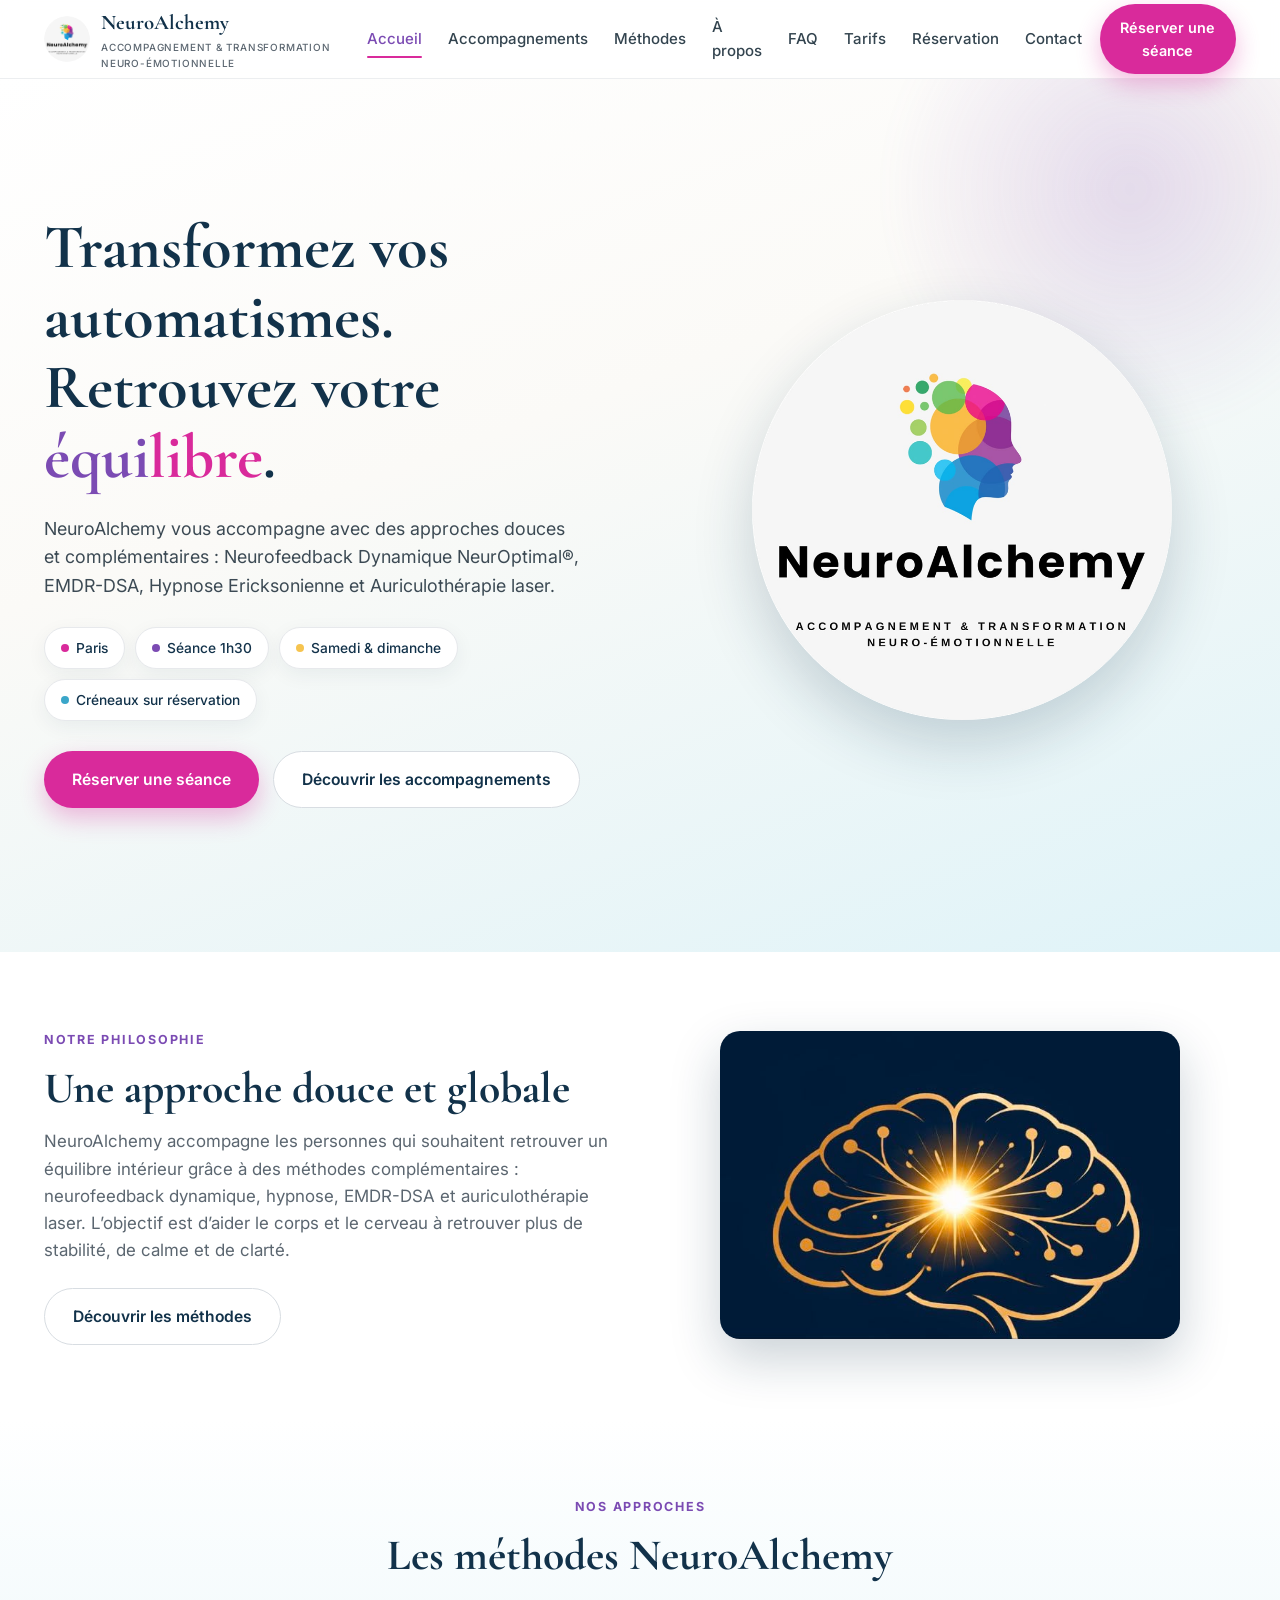
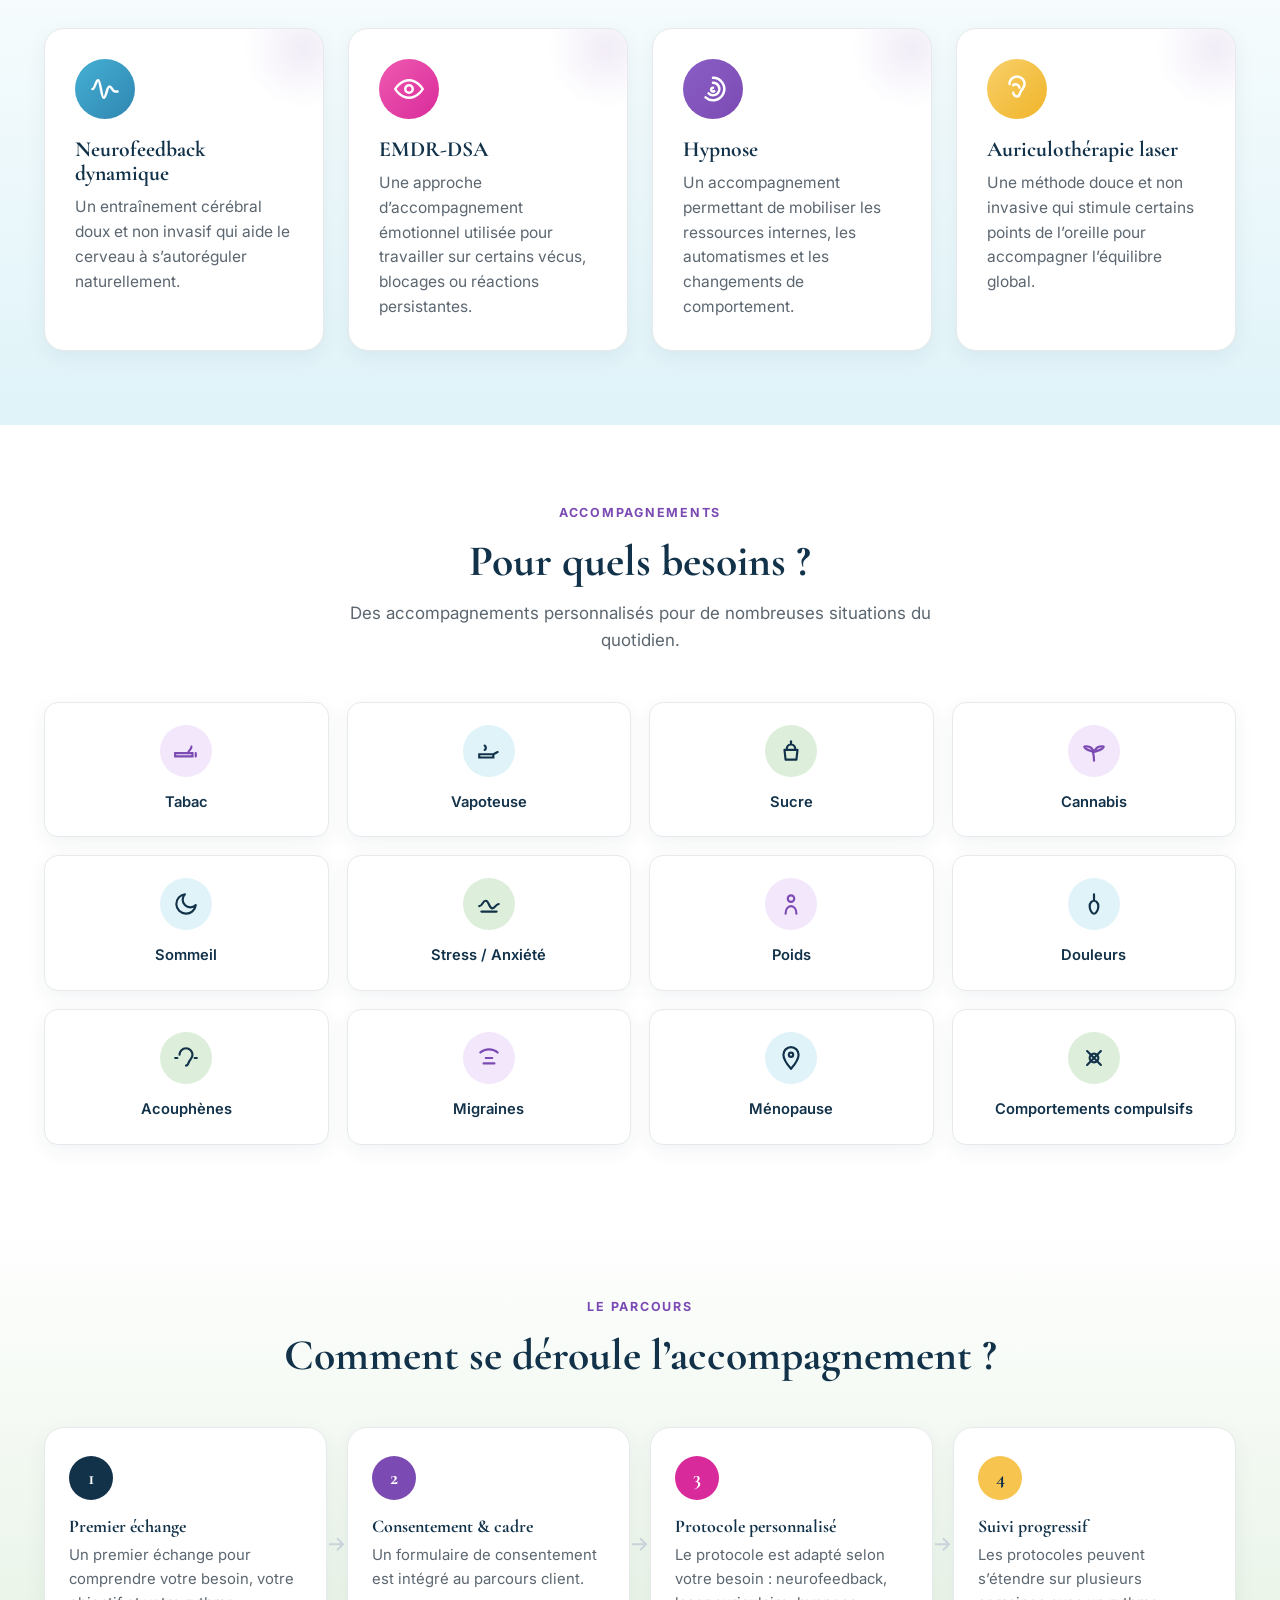
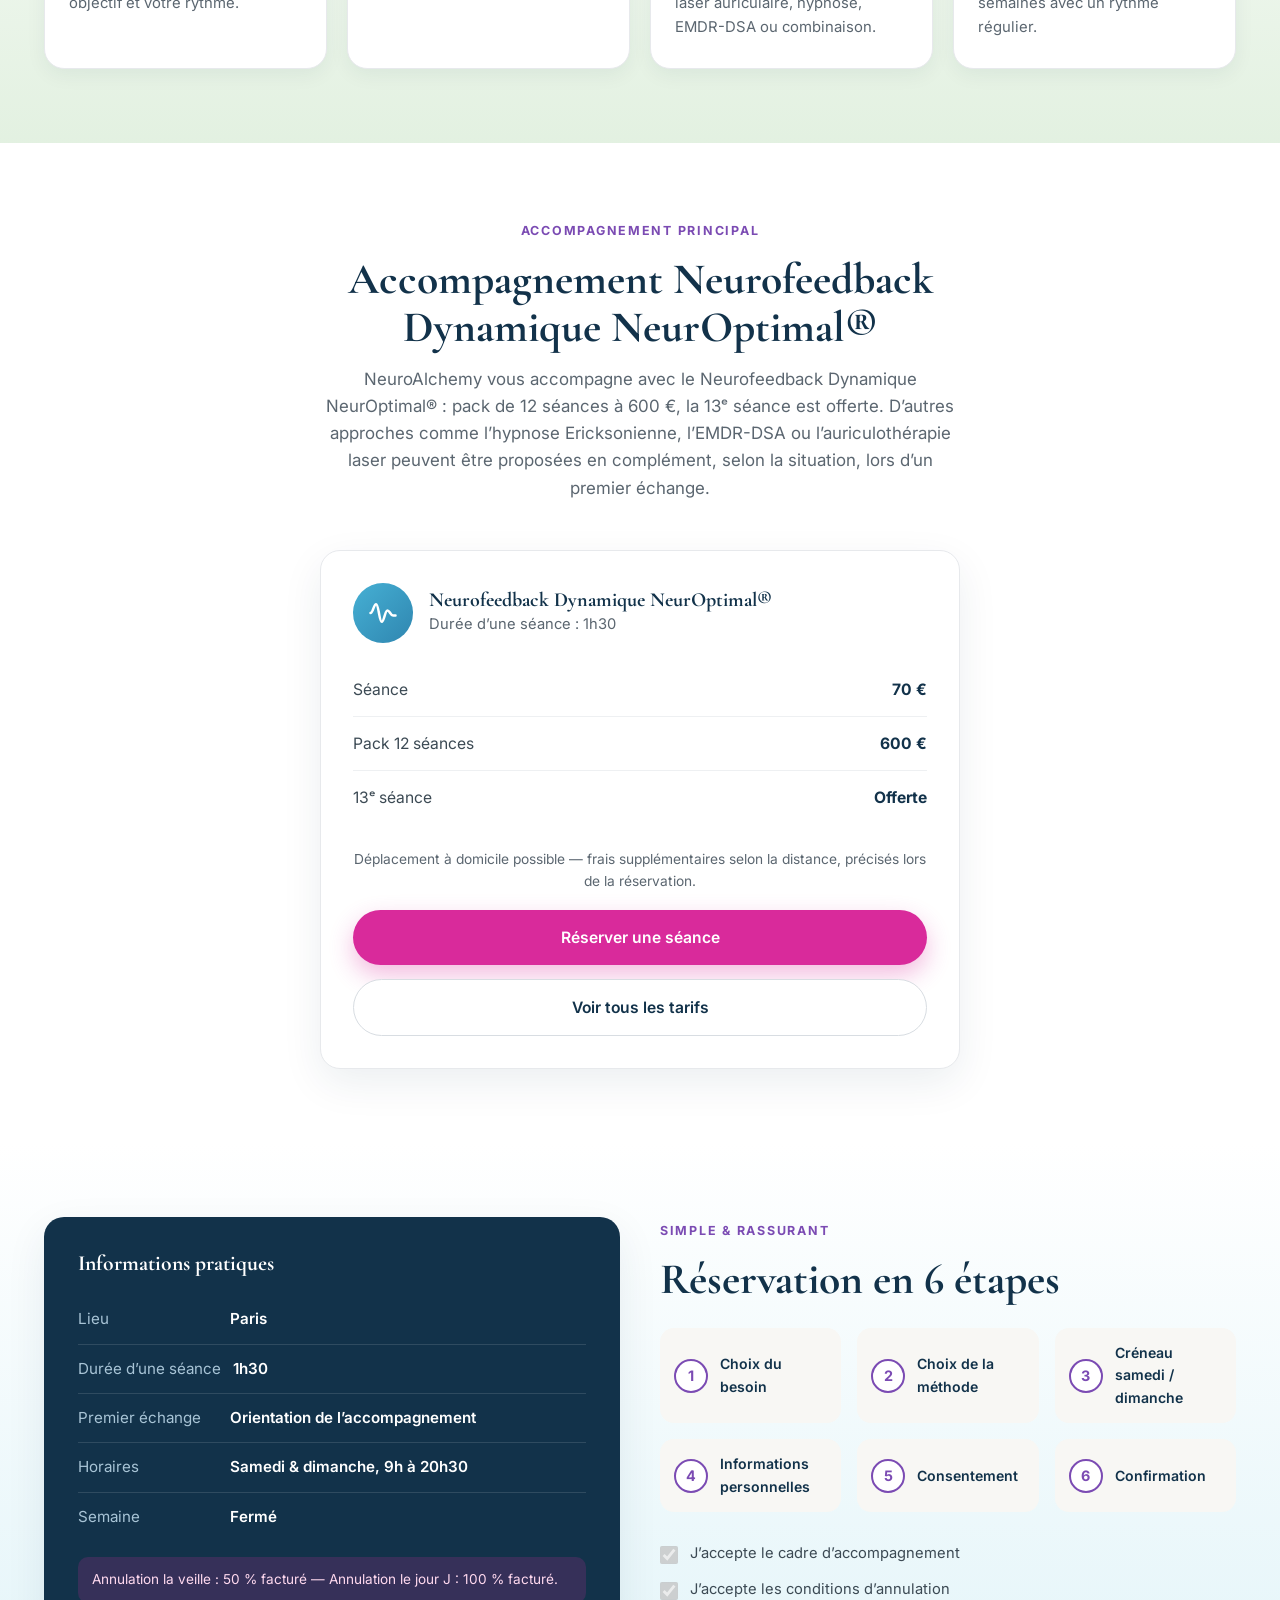
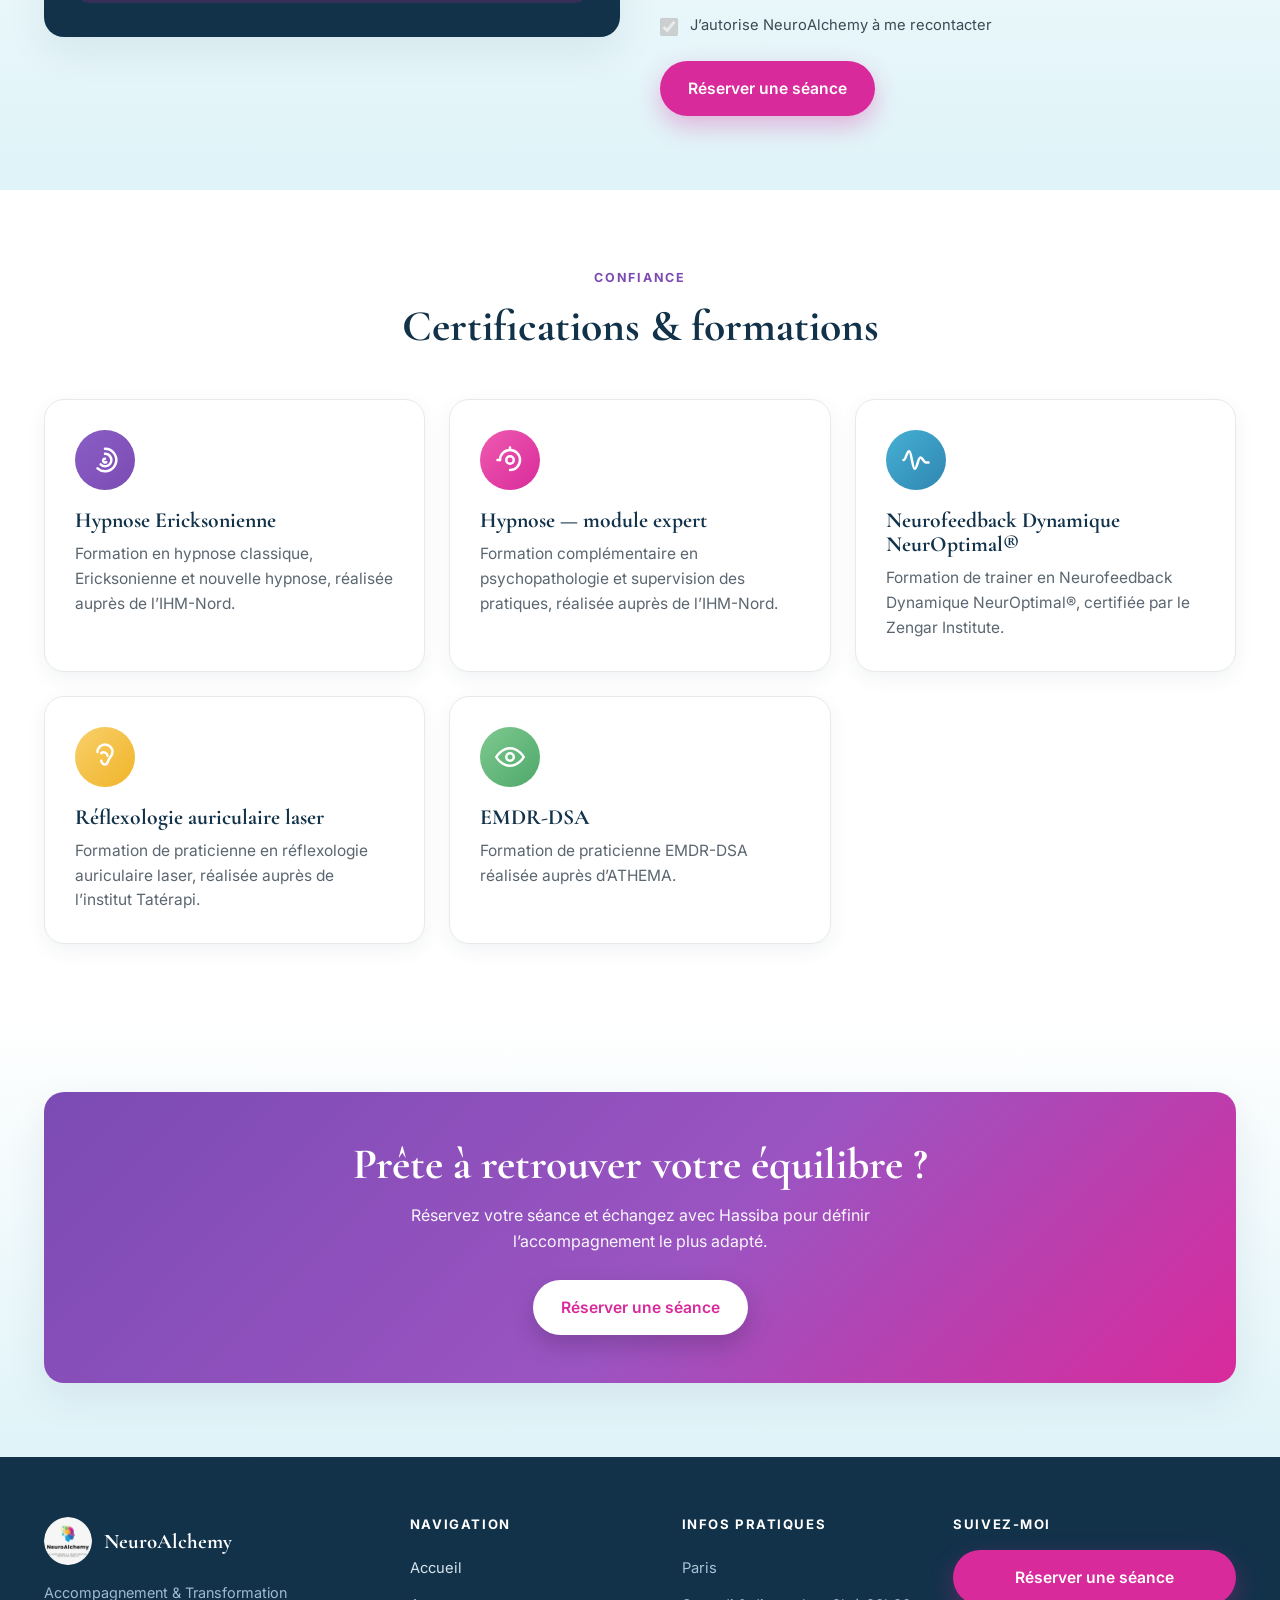
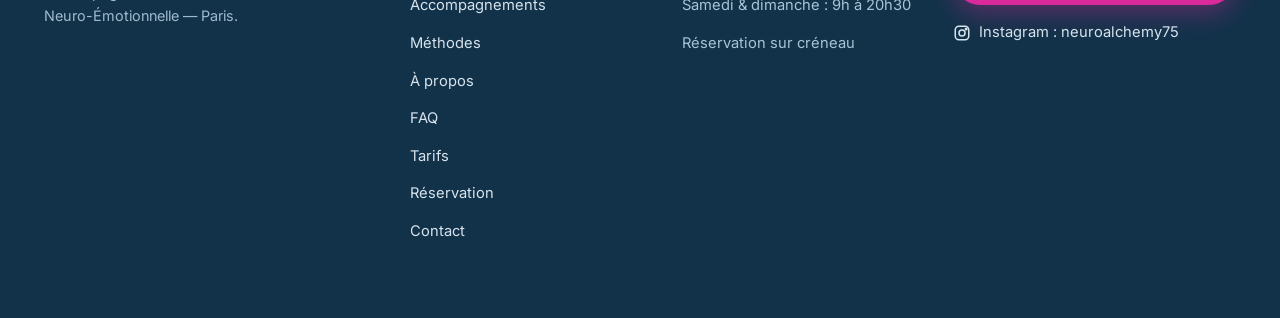
==== commit 1c46d880: "Nouveau logo + metas partage, positionnement Accompagnement, page Tarifs et tarifs officiels" ====
--- a/index.html
+++ b/index.html
@@ -3,12 +3,23 @@
 <head>
 <meta charset="UTF-8">
 <meta name="viewport" content="width=device-width, initial-scale=1.0">
-<title>NeuroAlchemy — Reprogrammation & Transformation Neuro-Émotionnelle | Paris</title>
-<meta name="description" content="NeuroAlchemy accompagne la transformation neuro-émotionnelle à Paris : neurofeedback dynamique NeurOptimal®, EMDR-DSA, hypnose Ericksonienne et auriculothérapie laser. Réservation sur créneau.">
+<title>NeuroAlchemy — Accompagnement & Transformation Neuro-Émotionnelle à Paris</title>
+<meta name="description" content="NeuroAlchemy accompagne les consultants à Paris avec le Neurofeedback Dynamique NeurOptimal®, l’EMDR-DSA, l’hypnose Ericksonienne et l’auriculothérapie laser.">
 <link rel="preconnect" href="https://fonts.googleapis.com">
 <link rel="preconnect" href="https://fonts.gstatic.com" crossorigin>
 <link href="https://fonts.googleapis.com/css2?family=Cormorant+Garamond:wght@500;600;700&family=Inter:wght@400;500;600;700&display=swap" rel="stylesheet">
-<link rel="icon" href="assets/img/logo-neuroalchemy.jpeg">
+<link rel="icon" type="image/png" href="assets/favicon.png">
+<link rel="icon" href="assets/favicon.ico" sizes="any">
+<link rel="apple-touch-icon" href="assets/apple-touch-icon.png">
+<meta property="og:type" content="website">
+<meta property="og:title" content="NeuroAlchemy — Accompagnement &amp; Transformation Neuro-Émotionnelle">
+<meta property="og:description" content="Neurofeedback Dynamique, EMDR-DSA, Hypnose Ericksonienne et Auriculothérapie laser à Paris.">
+<meta property="og:image" content="https://neuro-alchemy-75.vercel.app/assets/og-image.png">
+<meta property="og:url" content="https://neuro-alchemy-75.vercel.app/">
+<meta name="twitter:card" content="summary_large_image">
+<meta name="twitter:title" content="NeuroAlchemy — Accompagnement &amp; Transformation Neuro-Émotionnelle">
+<meta name="twitter:description" content="Accompagnement neuro-émotionnel à Paris : Neurofeedback Dynamique, EMDR-DSA, Hypnose Ericksonienne et Auriculothérapie laser.">
+<meta name="twitter:image" content="https://neuro-alchemy-75.vercel.app/assets/twitter-card.png">
 <link rel="stylesheet" href="assets/css/style.css">
 </head>
 <body>
@@ -17,8 +28,8 @@
 <header class="site-header">
   <div class="container nav">
     <a href="index.html" class="brand">
-      <img src="assets/img/logo-neuroalchemy.jpeg" alt="Logo NeuroAlchemy">
-      <span>NeuroAlchemy<small>Transformation neuro-émotionnelle</small></span>
+      <img src="assets/img/logo-neuroalchemy.png" alt="Logo NeuroAlchemy">
+      <span>NeuroAlchemy<small>Accompagnement &amp; transformation neuro-émotionnelle</small></span>
     </a>
     <nav class="nav-links">
       <a href="index.html" class="active">Accueil</a>
@@ -26,6 +37,7 @@
       <a href="methodes.html">Méthodes</a>
       <a href="a-propos.html">À propos</a>
       <a href="faq.html">FAQ</a>
+      <a href="tarifs.html">Tarifs</a>
       <a href="reservation.html">Réservation</a>
       <a href="contact.html">Contact</a>
     </nav>
@@ -43,6 +55,7 @@
   <a href="methodes.html">Méthodes</a>
   <a href="a-propos.html">À propos</a>
   <a href="faq.html">FAQ</a>
+  <a href="tarifs.html">Tarifs</a>
   <a href="reservation.html">Réservation</a>
   <a href="contact.html">Contact</a>
   <a href="reservation.html" class="btn btn-rose btn-block">Réserver une séance</a>
@@ -52,7 +65,8 @@
 <section class="hero">
   <div class="container">
     <div class="hero-text" data-reveal>
-      <h1>Reprogrammez vos automatismes.<br>Retrouvez votre <span class="text-violet">équi</span><span class="text-rose">libre</span>.</h1>
+      <h1>Transformez vos automatismes.<br>Retrouvez votre <span class="text-violet">équi</span><span class="text-rose">libre</span>.</h1>
+      <p class="lead">NeuroAlchemy vous accompagne avec des approches douces et complémentaires : Neurofeedback Dynamique NeurOptimal®, EMDR-DSA, Hypnose Ericksonienne et Auriculothérapie laser.</p>
       <div class="badges">
         <span class="badge"><span class="dot"></span> Paris</span>
         <span class="badge"><span class="dot"></span> Séance 1h30</span>
@@ -65,7 +79,7 @@
       </div>
     </div>
     <div class="hero-visual" data-reveal>
-      <img class="hero-logo" src="assets/img/logo-neuroalchemy.jpeg" alt="Logo NeuroAlchemy">
+      <img class="hero-logo" src="assets/img/logo-neuroalchemy.png" alt="Logo NeuroAlchemy">
     </div>
   </div>
 </section>
@@ -204,11 +218,15 @@
         </div>
       </div>
       <ul class="pricing-list">
+        <li><span>Séance</span><strong>70 €</strong></li>
         <li><span>Pack 12 séances</span><strong>600 €</strong></li>
         <li><span>13ᵉ séance</span><strong>Offerte</strong></li>
-        <li><span>Séance à domicile</span><strong>À partir de 90 € selon la distance</strong></li>
       </ul>
-      <a href="reservation.html" class="btn btn-rose">Réserver une séance</a>
+      <p class="pricing-note" style="margin:0 0 18px">Déplacement à domicile possible — frais supplémentaires selon la distance, précisés lors de la réservation.</p>
+      <div class="hero-ctas" style="justify-content:center">
+        <a href="reservation.html" class="btn btn-rose">Réserver une séance</a>
+        <a href="tarifs.html" class="btn btn-ghost">Voir tous les tarifs</a>
+      </div>
     </div>
   </div>
 </section>
@@ -305,8 +323,8 @@
   <div class="container">
     <div class="footer-grid">
       <div>
-        <div class="footer-brand"><img src="assets/img/logo-neuroalchemy.jpeg" alt="Logo NeuroAlchemy"> NeuroAlchemy</div>
-        <p class="sig">Reprogrammation &amp; Transformation Neuro-Émotionnelle — Paris.</p>
+        <div class="footer-brand"><img src="assets/img/logo-neuroalchemy.png" alt="Logo NeuroAlchemy"> NeuroAlchemy</div>
+        <p class="sig">Accompagnement &amp; Transformation Neuro-Émotionnelle — Paris.</p>
       </div>
       <div>
         <h4>Navigation</h4>
@@ -316,6 +334,7 @@
           <li><a href="methodes.html">Méthodes</a></li>
           <li><a href="a-propos.html">À propos</a></li>
           <li><a href="faq.html">FAQ</a></li>
+          <li><a href="tarifs.html">Tarifs</a></li>
           <li><a href="reservation.html">Réservation</a></li>
           <li><a href="contact.html">Contact</a></li>
         </ul>
@@ -337,12 +356,4 @@
         </a>
       </div>
     </div>
-    <div class="footer-bottom">
-      <p>© <span id="year"></span> NeuroAlchemy — Paris</p>
-    </div>
-  </div>
-</footer>
-
-<script src="assets/js/main.js"></script>
-</body>
-</html>
+    <div class
--- a/assets/css/style.css
+++ b/assets/css/style.css
@@ -371,6 +371,9 @@
 .cat-card:hover{transform:translateY(-4px);box-shadow:var(--shadow-hover)}
 .cat-card .tags{display:flex;flex-wrap:wrap;gap:8px;margin-top:12px}
 .cat-card .tags span{background:var(--bleu-clair);color:var(--bleu-profond);border-radius:50px;padding:5px 13px;font-size:.8rem;font-weight:600}
+.cat-price{margin-top:14px;font-size:.92rem;color:var(--bleu-profond)}
+.cat-price strong{color:var(--rose-fonce)}
+.cat-price .suivi{display:block;margin-top:4px;font-size:.85rem;color:var(--gris)}
 
 /* Méthode détaillée */
 .method-detail{display:grid;grid-template-columns:auto 1fr;gap:26px;align-items:start;background:#fff;border:var(--border);border-radius:var(--radius);padding:34px;box-shadow:var(--shadow-sm)}
@@ -398,6 +401,23 @@
 .mt-0{margin-top:0}
 .center{text-align:center}
 .mb-40{margin-bottom:40px}
+
+/* =========================================================
+   PAGE TARIFS
+   ========================================================= */
+.tarif-grid{display:grid;grid-template-columns:repeat(3,1fr);gap:24px}
+.tarif-card{background:#fff;border:var(--border);border-radius:var(--radius);box-shadow:var(--shadow-sm);padding:30px;text-align:center;transition:transform .25s ease,box-shadow .25s ease;display:flex;flex-direction:column}
+.tarif-card:hover{transform:translateY(-5px);box-shadow:var(--shadow-hover)}
+.tarif-card .tarif-badge{align-self:center;display:inline-block;background:var(--bleu-clair);color:var(--bleu-profond);border-radius:50px;padding:5px 14px;font-size:.72rem;font-weight:700;text-transform:uppercase;letter-spacing:.05em;margin-bottom:16px}
+.tarif-card:nth-child(3n) .tarif-badge{background:var(--vert-sauge)}
+.tarif-card:nth-child(3n+1) .tarif-badge{background:#f3e7fb;color:var(--violet)}
+.tarif-card h3{font-size:1.2rem;margin-bottom:6px}
+.tarif-card .tarif-price{font-family:var(--ff-serif);font-size:2.4rem;font-weight:700;color:var(--rose);margin:6px 0 10px}
+.tarif-card .tarif-price small{font-size:1rem;color:var(--gris);font-family:var(--ff-sans);font-weight:500}
+.tarif-card p{color:var(--gris);font-size:.94rem;margin-top:auto}
+.tarif-info-grid{display:grid;grid-template-columns:repeat(3,1fr);gap:24px;margin-top:40px}
+.pay-tags{display:flex;flex-wrap:wrap;gap:8px;justify-content:center;margin-top:12px}
+.pay-tags span{background:var(--bleu-clair);color:var(--bleu-profond);border-radius:50px;padding:5px 13px;font-size:.82rem;font-weight:600}
 
 /* =========================================================
    ENCART TARIF NEUROFEEDBACK
@@ -481,6 +501,7 @@
   .step-arrow{display:none}
   .cert-grid{grid-template-columns:repeat(3,1fr)}
   .parcours{grid-template-columns:repeat(2,1fr)}
+  .tarif-grid,.tarif-info-grid{grid-template-columns:repeat(2,1fr)}
 }
 
 /* =========================================================
@@ -509,6 +530,7 @@
   .needs-grid{grid-template-columns:repeat(2,1fr)}
   .steps{grid-template-columns:1fr}
   .compare,.video-grid{grid-template-columns:1fr}
+  .tarif-grid,.tarif-info-grid{grid-template-columns:1fr}
 
   .cert-grid{grid-template-columns:repeat(2,1fr)}
 
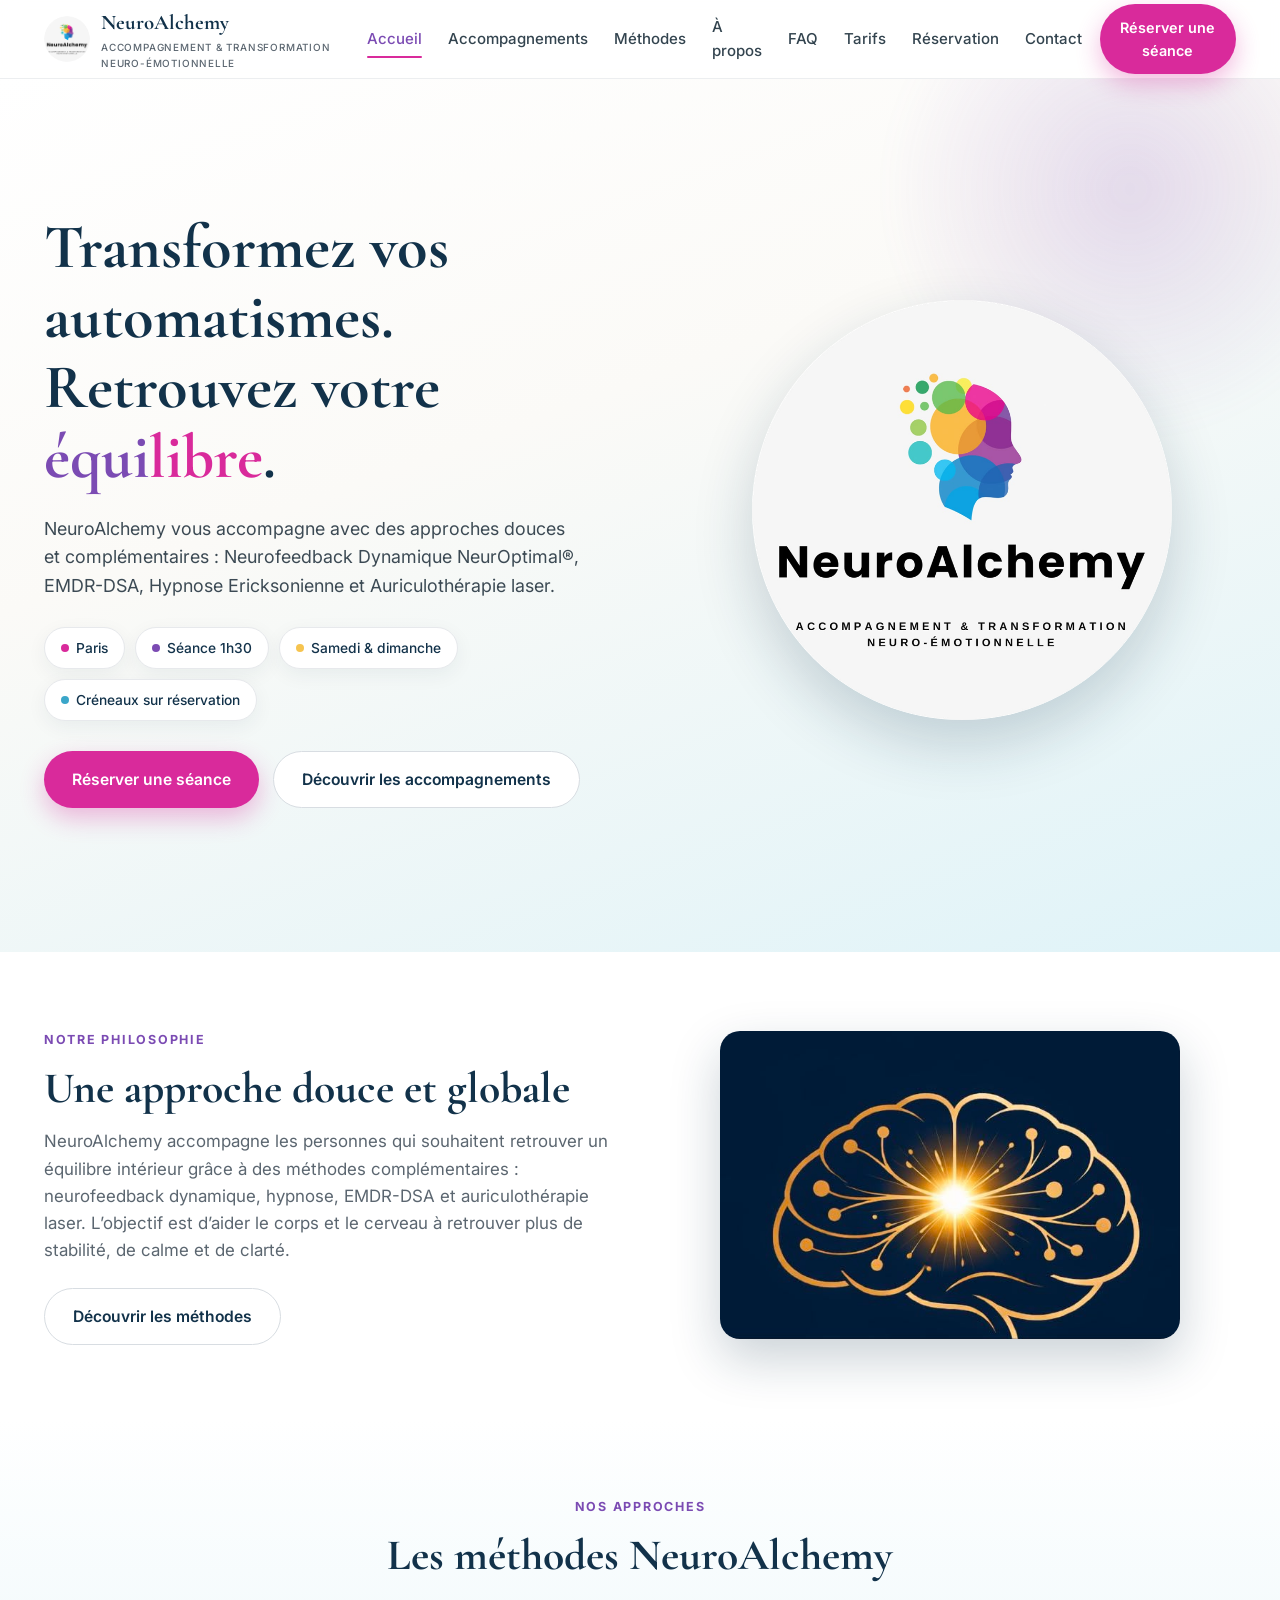
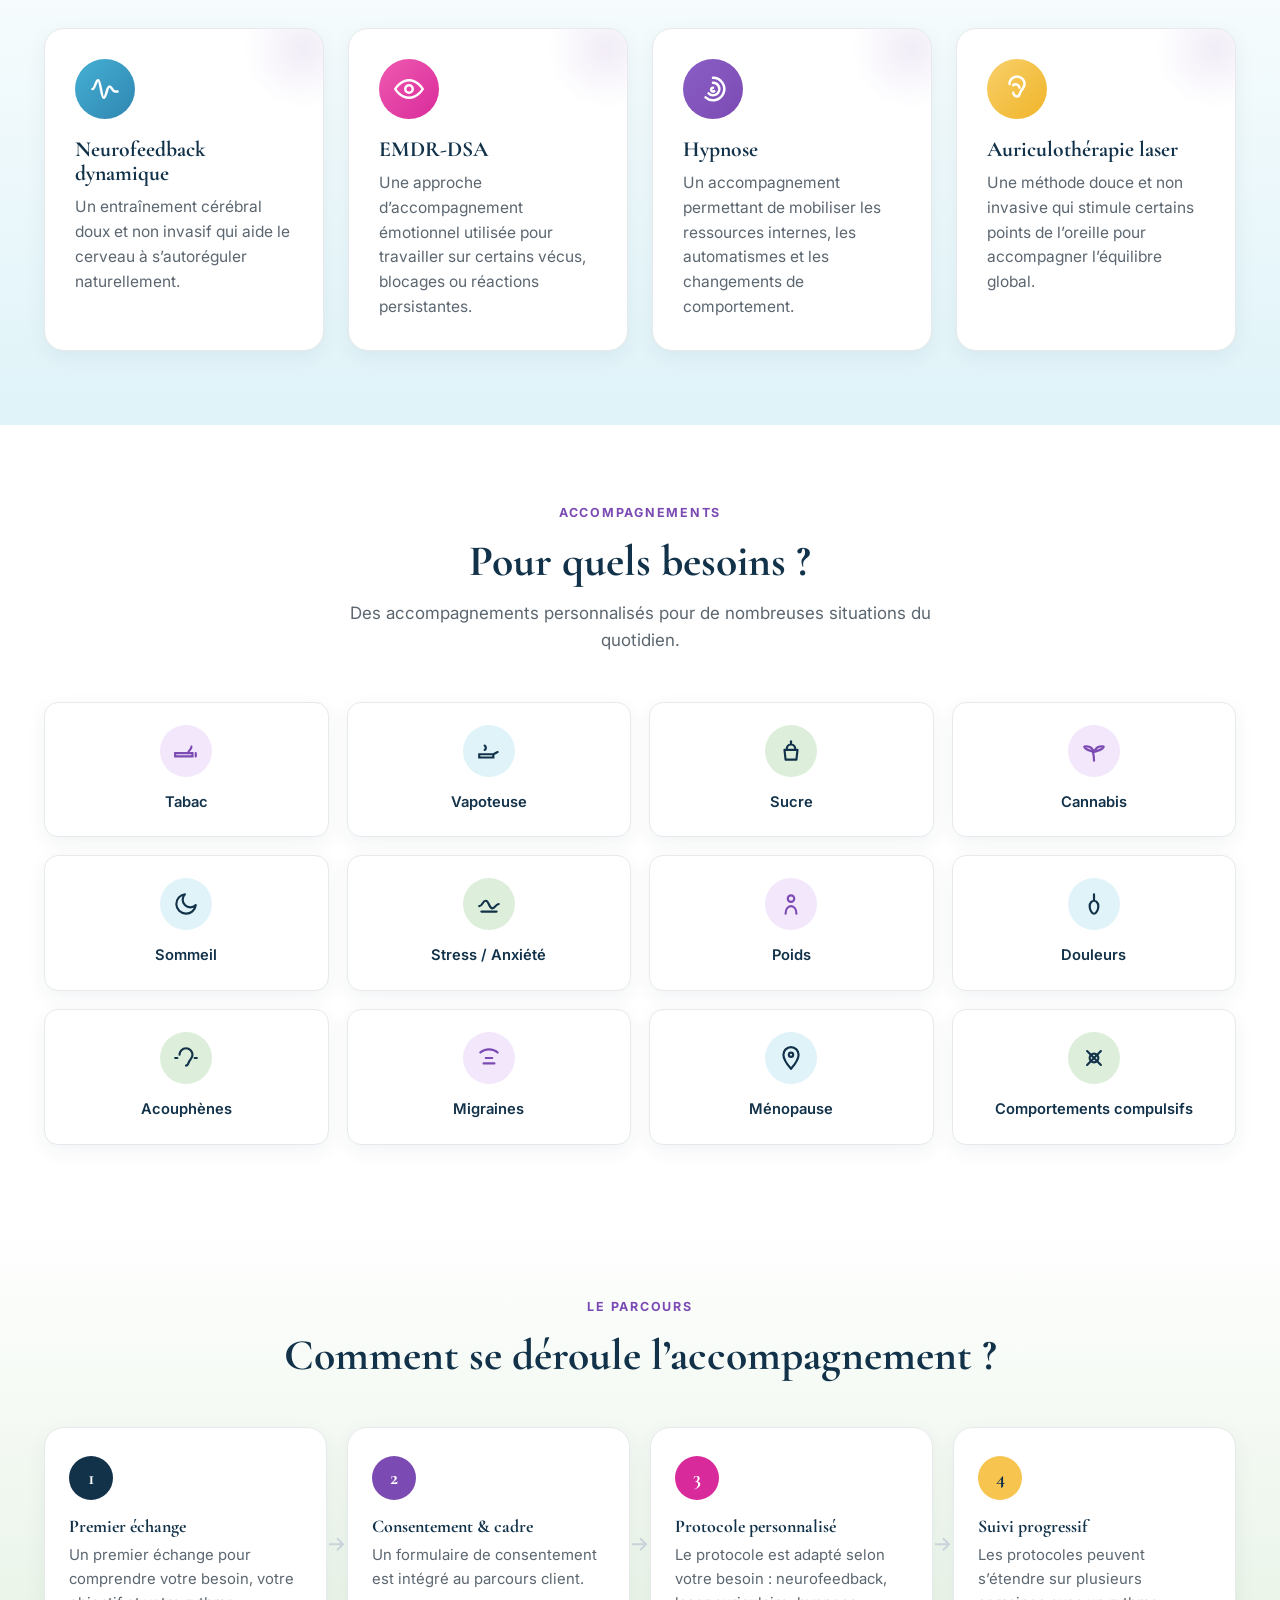
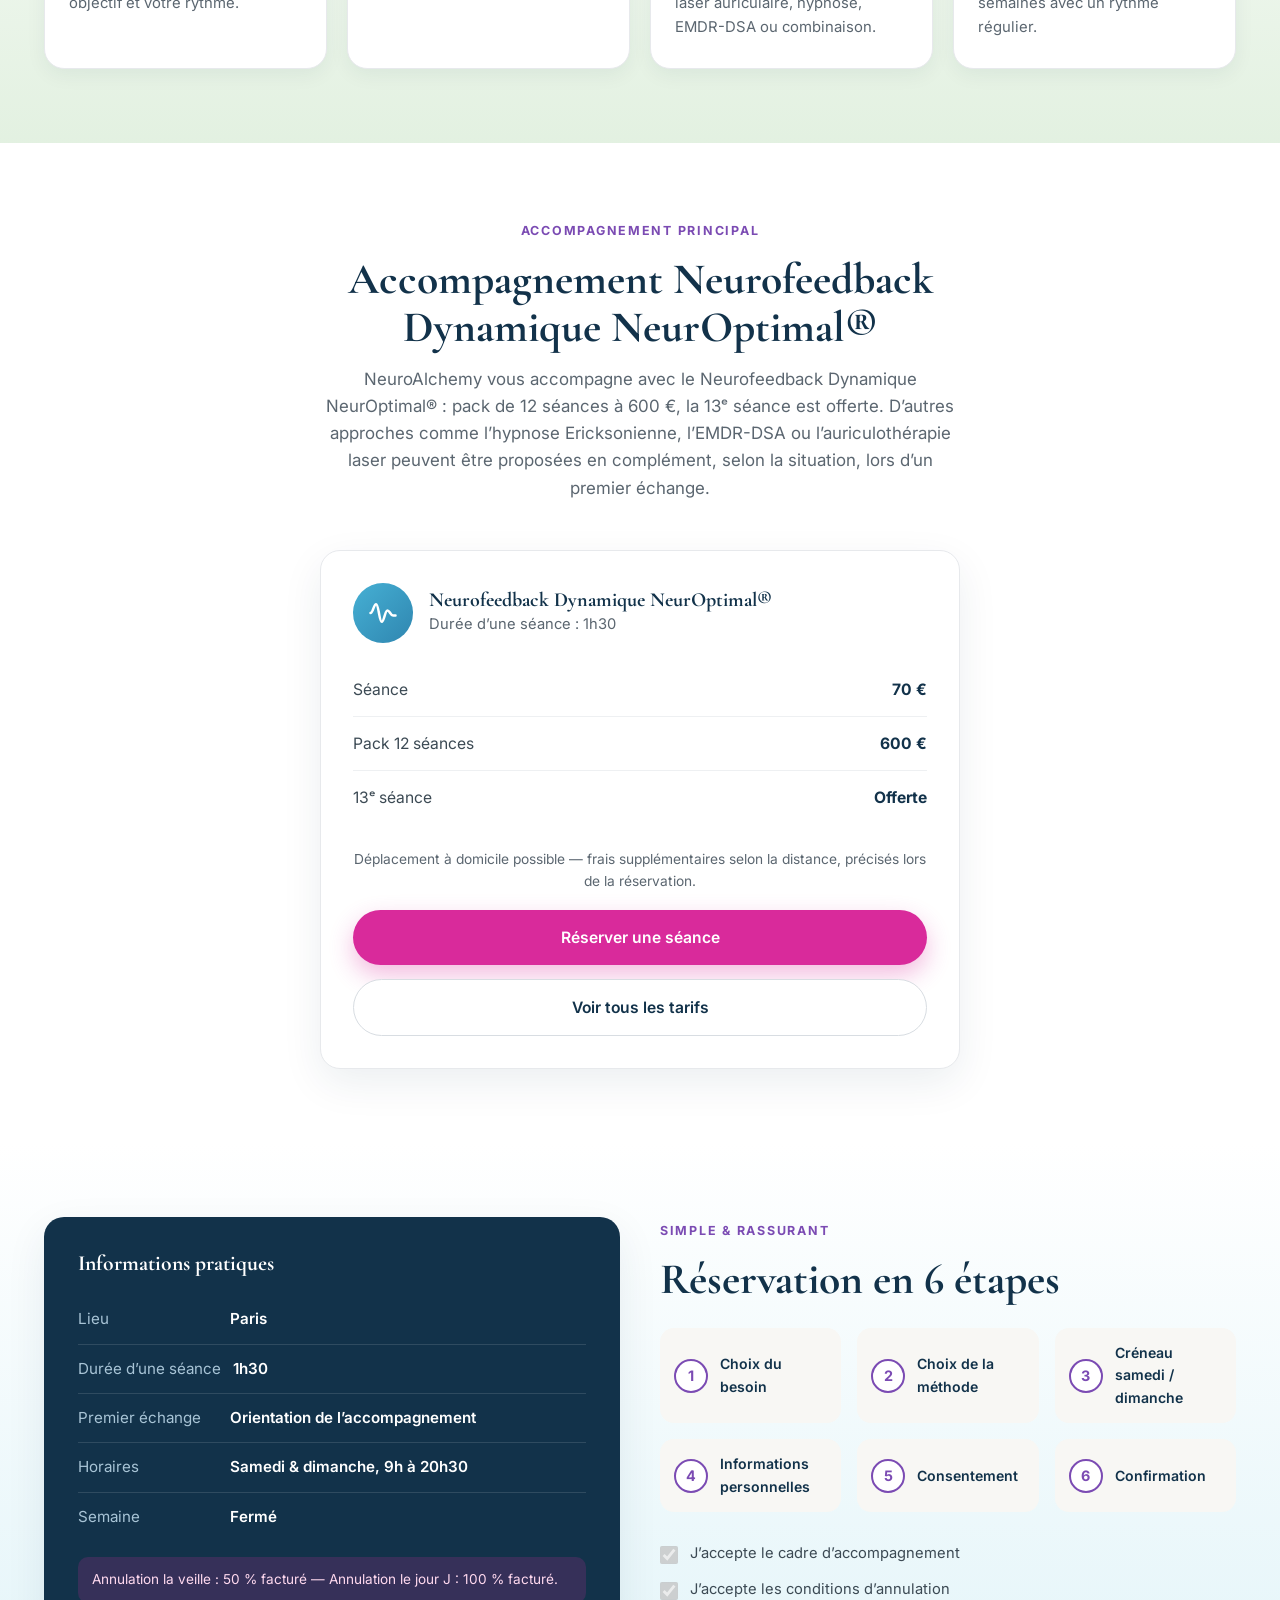
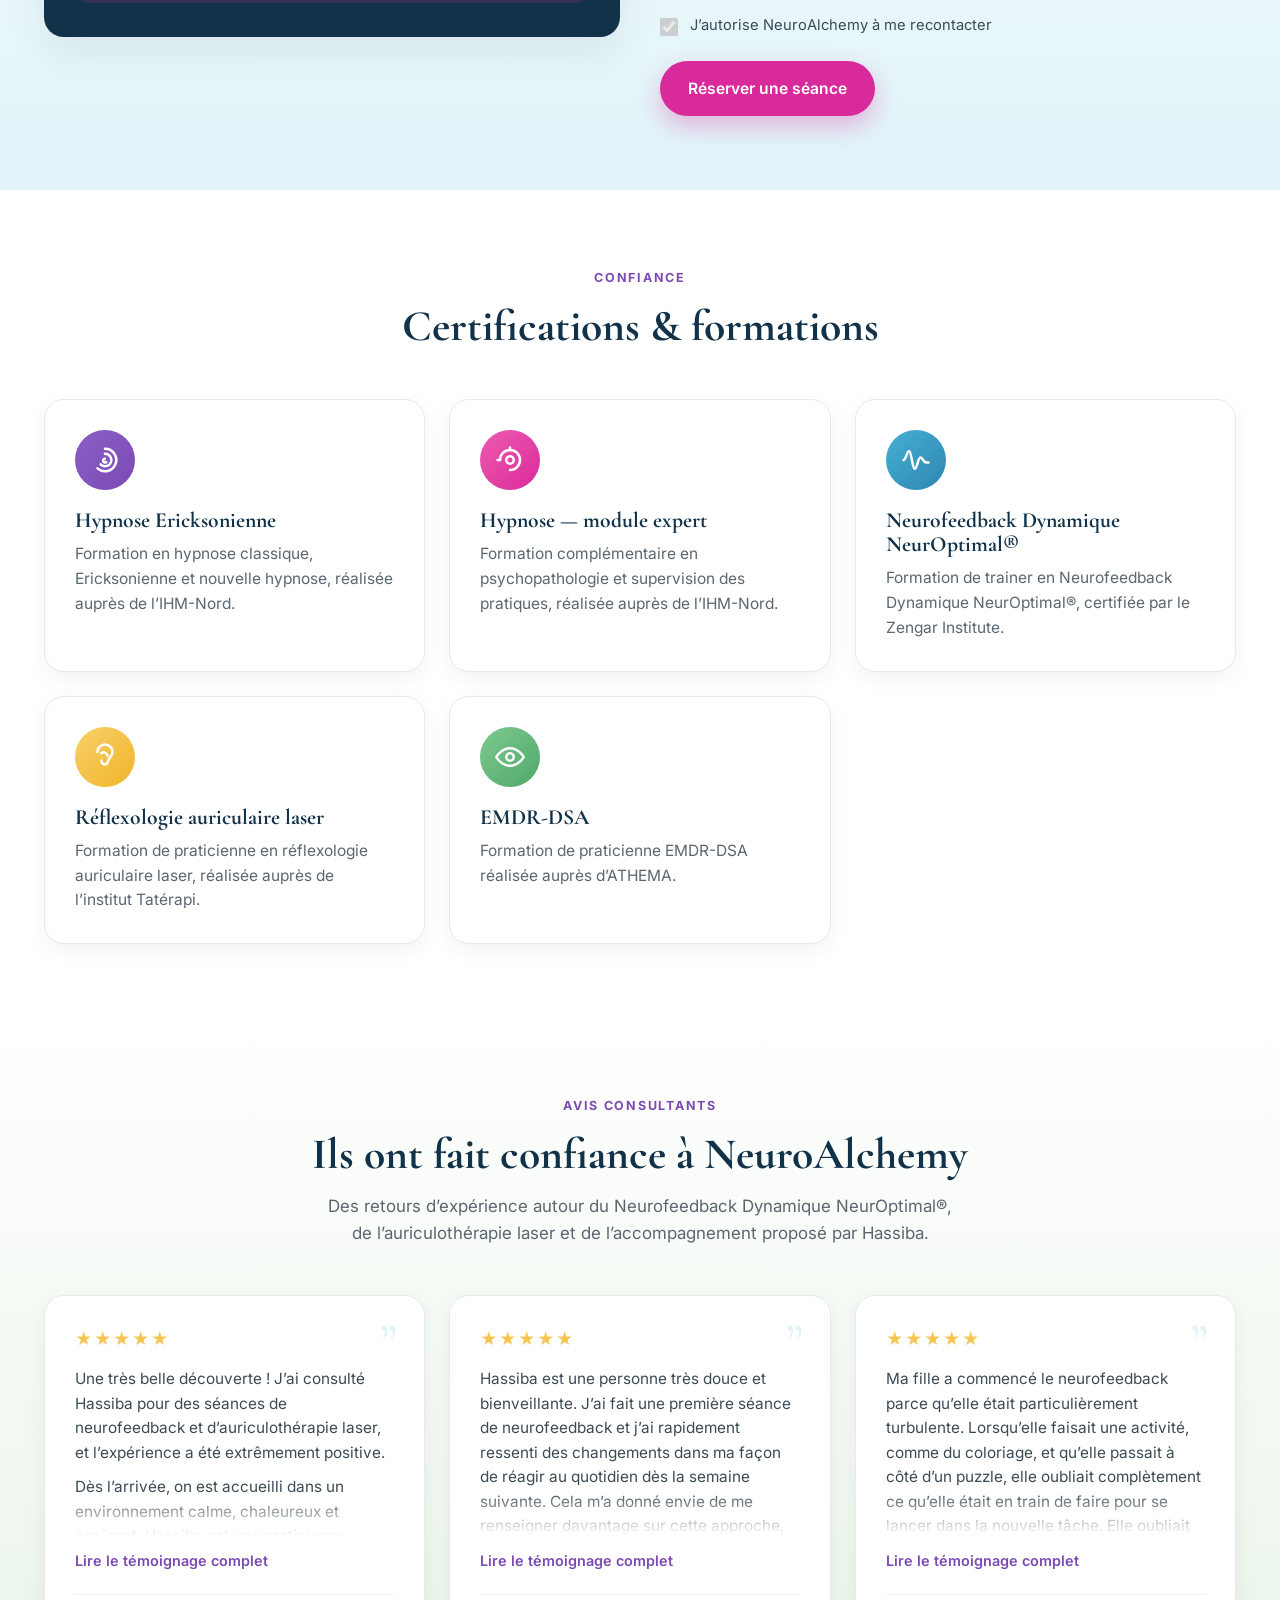
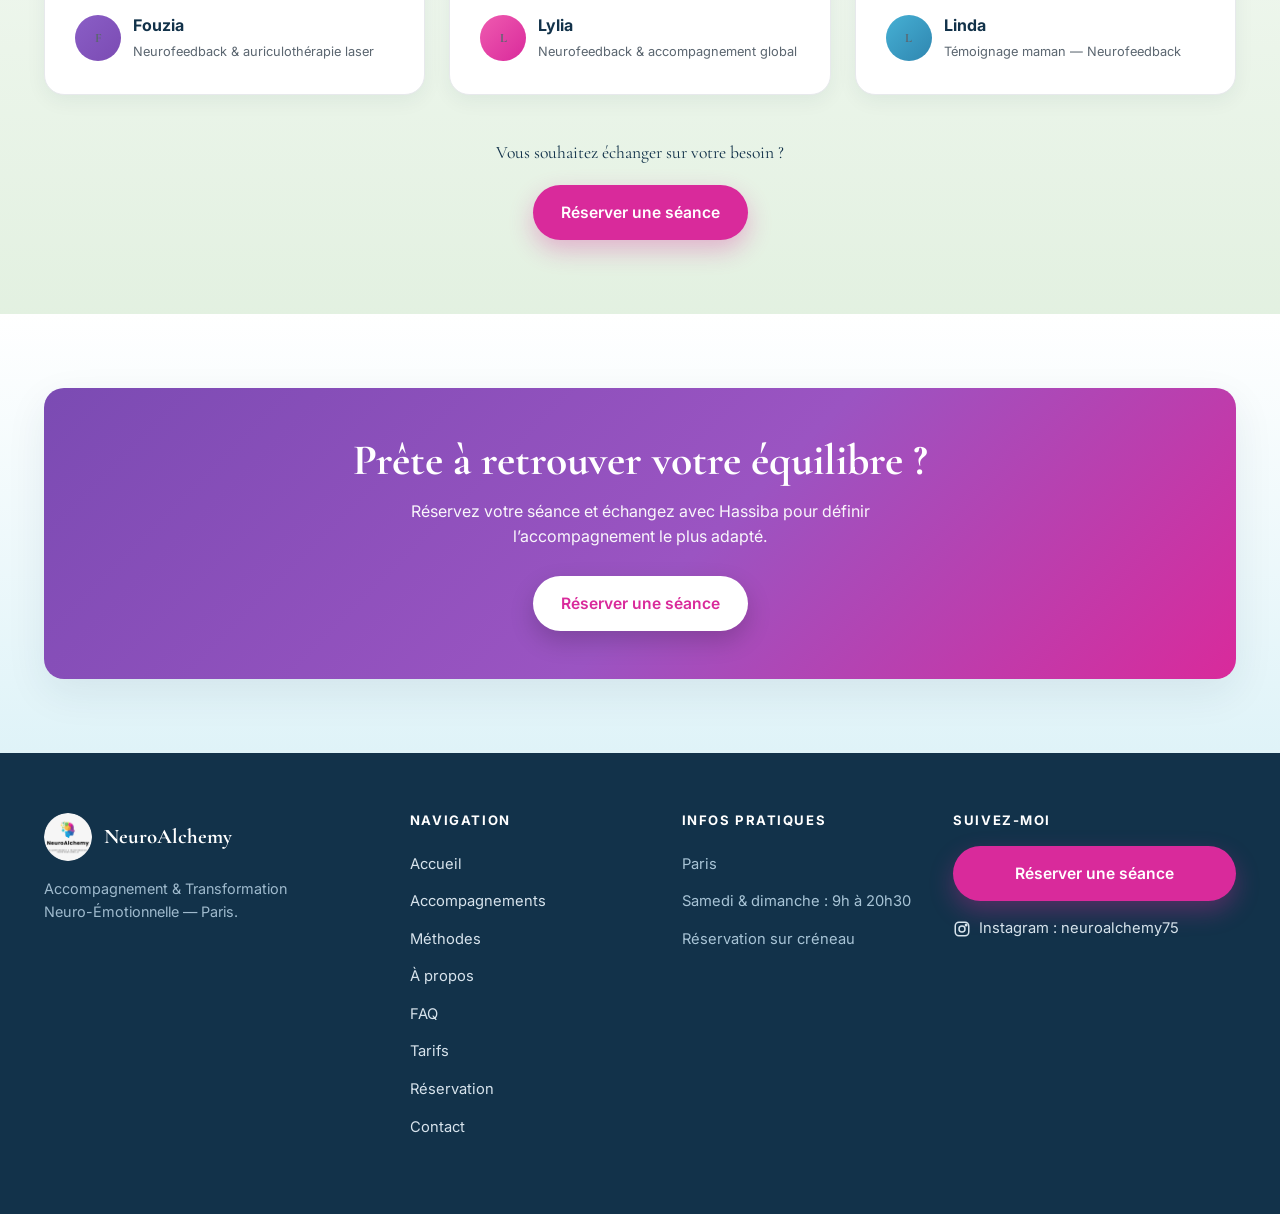
==== commit 008d7fa2: "Ajout section avis consultants (Fouzia, Lylia, Linda) sur l accueil" ====
--- a/index.html
+++ b/index.html
@@ -307,6 +307,69 @@
   </div>
 </section>
 
+<!-- ===================== AVIS / TÉMOIGNAGES ===================== -->
+<section class="bg-sauge">
+  <div class="container">
+    <div class="section-head">
+      <span class="eyebrow">Avis consultants</span>
+      <h2>Ils ont fait confiance à NeuroAlchemy</h2>
+      <p class="section-lead">Des retours d’expérience autour du Neurofeedback Dynamique NeurOptimal®, de l’auriculothérapie laser et de l’accompagnement proposé par Hassiba.</p>
+    </div>
+    <div class="testimonial-grid">
+
+      <article class="testimonial-card" data-reveal>
+        <span class="quote" aria-hidden="true">&rdquo;</span>
+        <div class="testimonial-stars" aria-label="5 étoiles sur 5">★★★★★</div>
+        <div class="testimonial-text" id="avis-fouzia">
+          <p>Une très belle découverte ! J’ai consulté Hassiba pour des séances de neurofeedback et d’auriculothérapie laser, et l’expérience a été extrêmement positive.</p>
+          <p>Dès l’arrivée, on est accueilli dans un environnement calme, chaleureux et apaisant. Hassiba est une praticienne souriante, à l’écoute, douce et très professionnelle. Elle prend le temps de comprendre nos besoins, d’expliquer les séances et de nous accompagner avec beaucoup de bienveillance.</p>
+          <p>Au fil des séances, j’ai ressenti un véritable mieux-être : davantage d’apaisement, un esprit plus serein, un sommeil de meilleure qualité et une meilleure gestion du stress.</p>
+          <p>Je recommande Hassiba sans la moindre hésitation à toute personne qui souhaite prendre soin d’elle de manière naturelle, dans un cadre rassurant et avec une praticienne passionnée par son métier. Merci pour cet accompagnement de grande qualité !</p>
+        </div>
+        <button type="button" class="testimonial-more" aria-expanded="false" aria-controls="avis-fouzia">Lire le témoignage complet</button>
+        <div class="testimonial-author">
+          <span class="testimonial-avatar" aria-hidden="true">F</span>
+          <div><strong>Fouzia</strong><span>Neurofeedback &amp; auriculothérapie laser</span></div>
+        </div>
+      </article>
+
+      <article class="testimonial-card" data-reveal>
+        <span class="quote" aria-hidden="true">&rdquo;</span>
+        <div class="testimonial-stars" aria-label="5 étoiles sur 5">★★★★★</div>
+        <div class="testimonial-text" id="avis-lylia">
+          <p>Hassiba est une personne très douce et bienveillante. J’ai fait une première séance de neurofeedback et j’ai rapidement ressenti des changements dans ma façon de réagir au quotidien dès la semaine suivante. Cela m’a donné envie de me renseigner davantage sur cette approche, et j’ai finalement choisi de prendre un pack de 12 séances de neurofeedback et laser.</p>
+          <p>Je trouve que la santé mentale est essentielle, surtout après avoir vécu des traumatismes ou des échecs. Il est important de prendre soin de son cerveau afin de mieux avancer, sortir des mécanismes de défense et ne pas rester constamment dans un état d’alerte ou de survie.</p>
+          <p>Le lieu est très propre, facilement accessible et proche du métro. Hassiba nous accueille toujours avec le sourire. Elle est sérieuse, professionnelle et à l’écoute. Je recommande vivement son accompagnement.</p>
+        </div>
+        <button type="button" class="testimonial-more" aria-expanded="false" aria-controls="avis-lylia">Lire le témoignage complet</button>
+        <div class="testimonial-author">
+          <span class="testimonial-avatar" aria-hidden="true">L</span>
+          <div><strong>Lylia</strong><span>Neurofeedback &amp; accompagnement global</span></div>
+        </div>
+      </article>
+
+      <article class="testimonial-card" data-reveal>
+        <span class="quote" aria-hidden="true">&rdquo;</span>
+        <div class="testimonial-stars" aria-label="5 étoiles sur 5">★★★★★</div>
+        <div class="testimonial-text" id="avis-linda">
+          <p>Ma fille a commencé le neurofeedback parce qu’elle était particulièrement turbulente. Lorsqu’elle faisait une activité, comme du coloriage, et qu’elle passait à côté d’un puzzle, elle oubliait complètement ce qu’elle était en train de faire pour se lancer dans la nouvelle tâche. Elle oubliait instantanément son activité précédente dès que son regard se posait sur autre chose. De plus, elle était totalement désordonnée : elle ne savait pas ranger derrière elle et le bazar ne la dérangeait absolument pas.</p>
+          <p>Depuis qu’elle suit les séances de neurofeedback, je vois qu’il est beaucoup plus facile pour elle de ranger. Surtout, elle se souvient désormais de l’activité qu’elle avait commencée avant celle en cours. Cela l’a également beaucoup apaisée au niveau de ses émotions. Elle fait beaucoup moins de crises, et même s’il y en a encore parfois, l’avant/après au bout de plus de six séances est tout simplement incroyable.</p>
+        </div>
+        <button type="button" class="testimonial-more" aria-expanded="false" aria-controls="avis-linda">Lire le témoignage complet</button>
+        <div class="testimonial-author">
+          <span class="testimonial-avatar" aria-hidden="true">L</span>
+          <div><strong>Linda</strong><span>Témoignage maman — Neurofeedback</span></div>
+        </div>
+      </article>
+
+    </div>
+    <div class="testimonial-cta" data-reveal>
+      <p>Vous souhaitez échanger sur votre besoin ?</p>
+      <a href="reservation.html" class="btn btn-rose">Réserver une séance</a>
+    </div>
+  </div>
+</section>
+
 <!-- ===================== CTA BAND ===================== -->
 <section class="bg-soft">
   <div class="container">
--- a/assets/css/style.css
+++ b/assets/css/style.css
@@ -401,6 +401,31 @@
 .mt-0{margin-top:0}
 .center{text-align:center}
 .mb-40{margin-bottom:40px}
+
+/* =========================================================
+   AVIS / TÉMOIGNAGES
+   ========================================================= */
+.testimonial-grid{display:grid;grid-template-columns:repeat(3,1fr);gap:24px;align-items:start}
+.testimonial-card{background:#fff;border:var(--border);border-radius:var(--radius);box-shadow:var(--shadow-sm);padding:30px;position:relative;transition:transform .25s ease,box-shadow .25s ease}
+.testimonial-card:hover{transform:translateY(-4px);box-shadow:var(--shadow)}
+.testimonial-card .quote{position:absolute;top:20px;right:26px;font-family:var(--ff-serif);font-size:3.4rem;line-height:1;color:var(--bleu-clair)}
+.testimonial-stars{color:var(--jaune);font-size:1.05rem;letter-spacing:2px;margin-bottom:14px}
+.testimonial-text{position:relative;overflow:hidden;max-height:11em;transition:max-height .45s ease;color:#3c4a54;font-size:.96rem}
+.testimonial-text p{margin-bottom:10px}
+.testimonial-text p:last-child{margin-bottom:0}
+.testimonial-text.expanded{max-height:200em}
+.testimonial-text::after{content:"";position:absolute;left:0;right:0;bottom:0;height:3em;background:linear-gradient(rgba(255,255,255,0),#fff);pointer-events:none;transition:opacity .3s}
+.testimonial-text.expanded::after{opacity:0}
+.testimonial-more{margin-top:12px;color:var(--violet);font-weight:600;font-size:.9rem;padding:4px 0;display:inline-flex;align-items:center;gap:6px}
+.testimonial-more:hover{color:var(--rose)}
+.testimonial-author{display:flex;align-items:center;gap:12px;margin-top:20px;padding-top:18px;border-top:1px solid #eef0f2}
+.testimonial-avatar{width:46px;height:46px;flex:0 0 46px;border-radius:50%;display:flex;align-items:center;justify-content:center;font-family:var(--ff-serif);font-weight:700;font-size:1.2rem;color:#fff;background:linear-gradient(135deg,#8a5ec6,#7B4BB3)}
+.testimonial-card:nth-child(2) .testimonial-avatar{background:linear-gradient(135deg,#ef5bb0,#D92A9B)}
+.testimonial-card:nth-child(3) .testimonial-avatar{background:linear-gradient(135deg,#46b0d4,#2f86b0)}
+.testimonial-author strong{display:block;color:var(--bleu-profond);font-size:1rem}
+.testimonial-author span{font-size:.8rem;color:var(--gris)}
+.testimonial-cta{text-align:center;margin-top:44px}
+.testimonial-cta p{font-size:1.1rem;color:var(--bleu-profond);margin-bottom:18px;font-family:var(--ff-serif)}
 
 /* =========================================================
    PAGE TARIFS
@@ -502,6 +527,7 @@
   .cert-grid{grid-template-columns:repeat(3,1fr)}
   .parcours{grid-template-columns:repeat(2,1fr)}
   .tarif-grid,.tarif-info-grid{grid-template-columns:repeat(2,1fr)}
+  .testimonial-grid{grid-template-columns:repeat(2,1fr)}
 }
 
 /* =========================================================
@@ -531,6 +557,7 @@
   .steps{grid-template-columns:1fr}
   .compare,.video-grid{grid-template-columns:1fr}
   .tarif-grid,.tarif-info-grid{grid-template-columns:1fr}
+  .testimonial-grid{grid-template-columns:1fr}
 
   .cert-grid{grid-template-columns:repeat(2,1fr)}
 
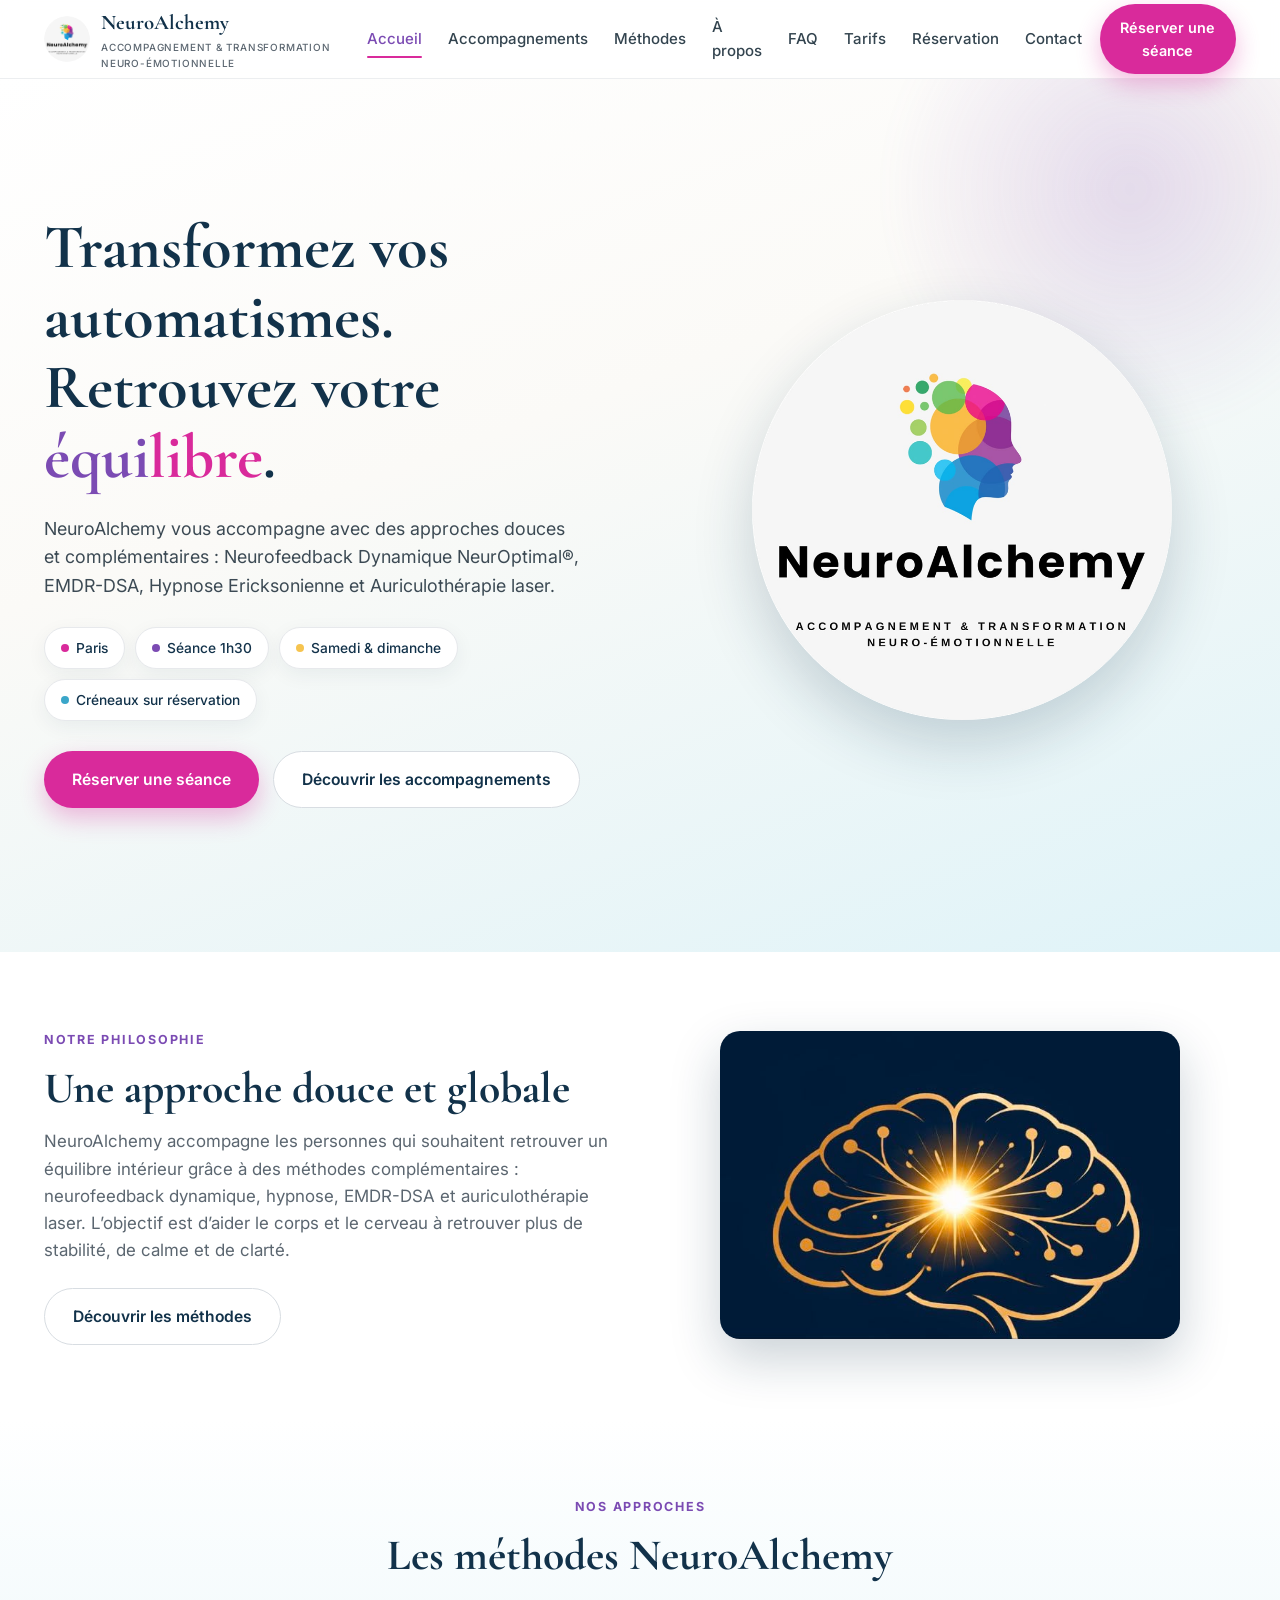
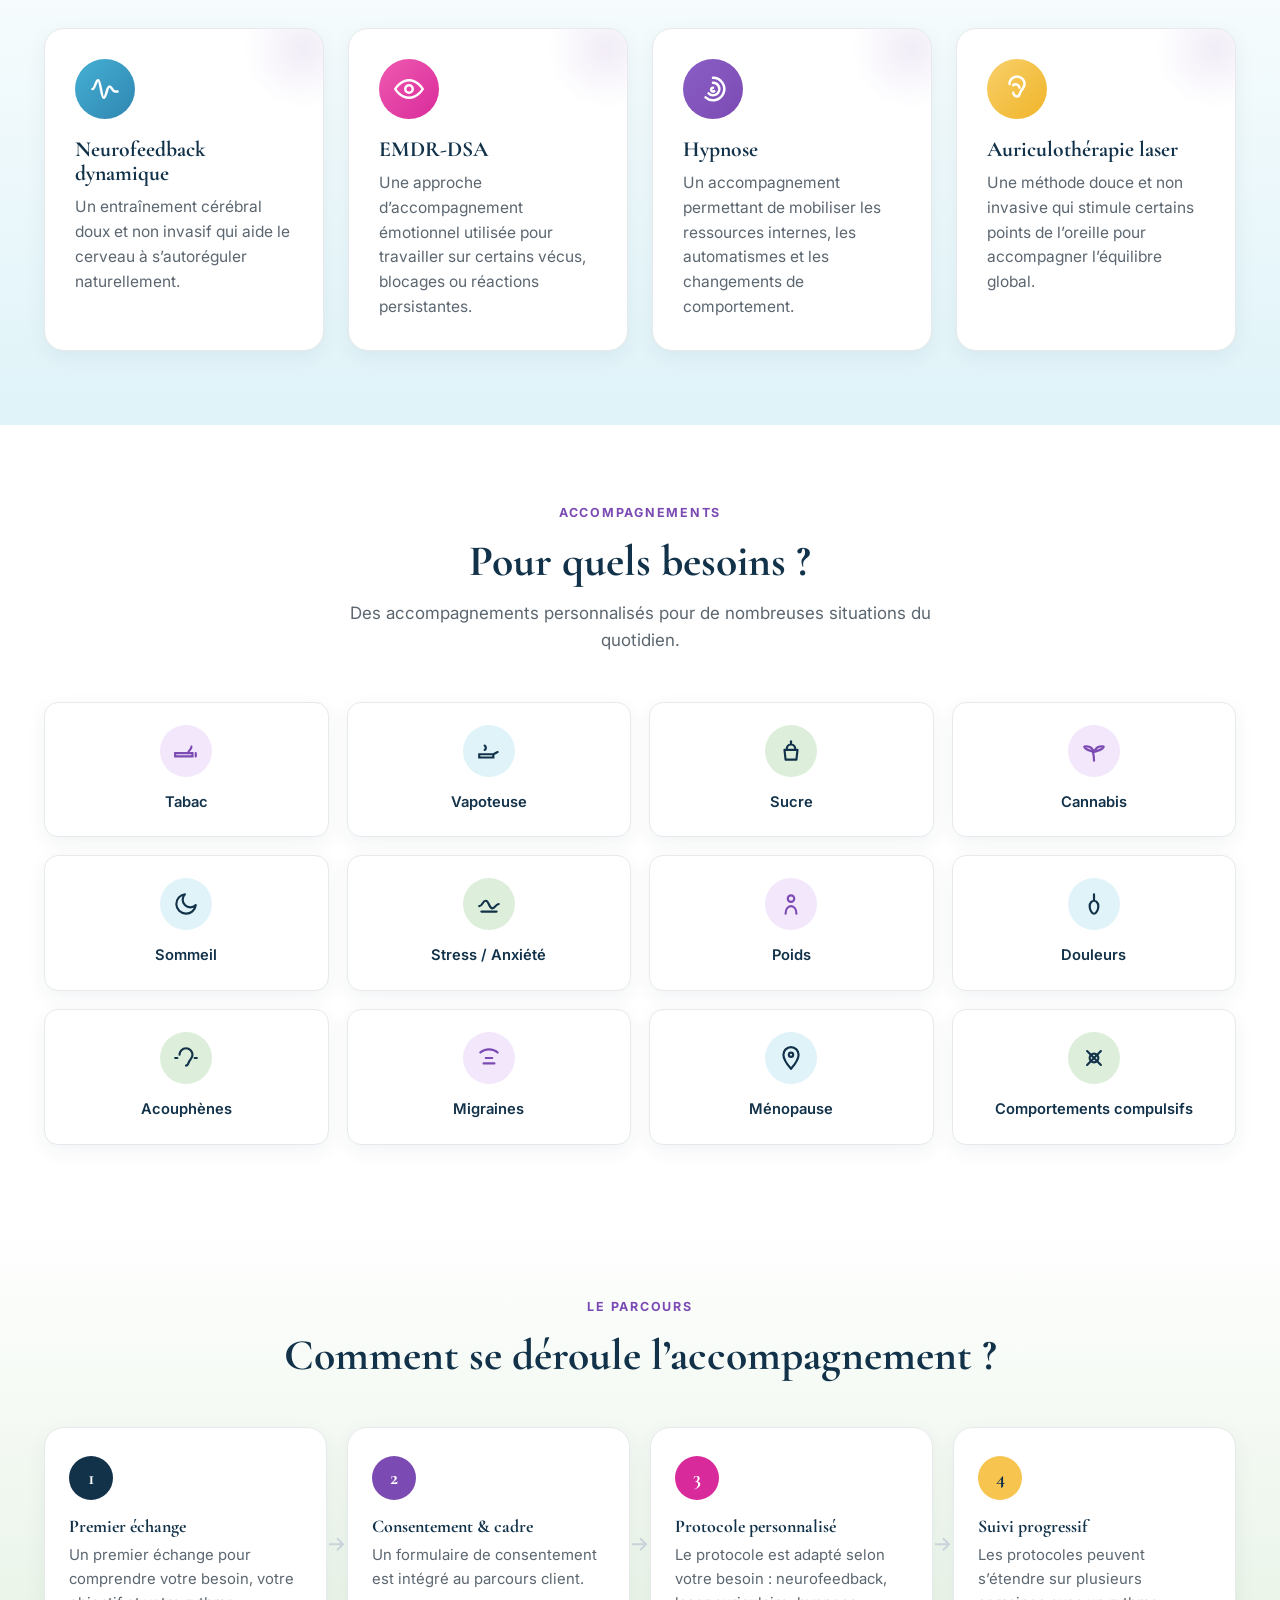
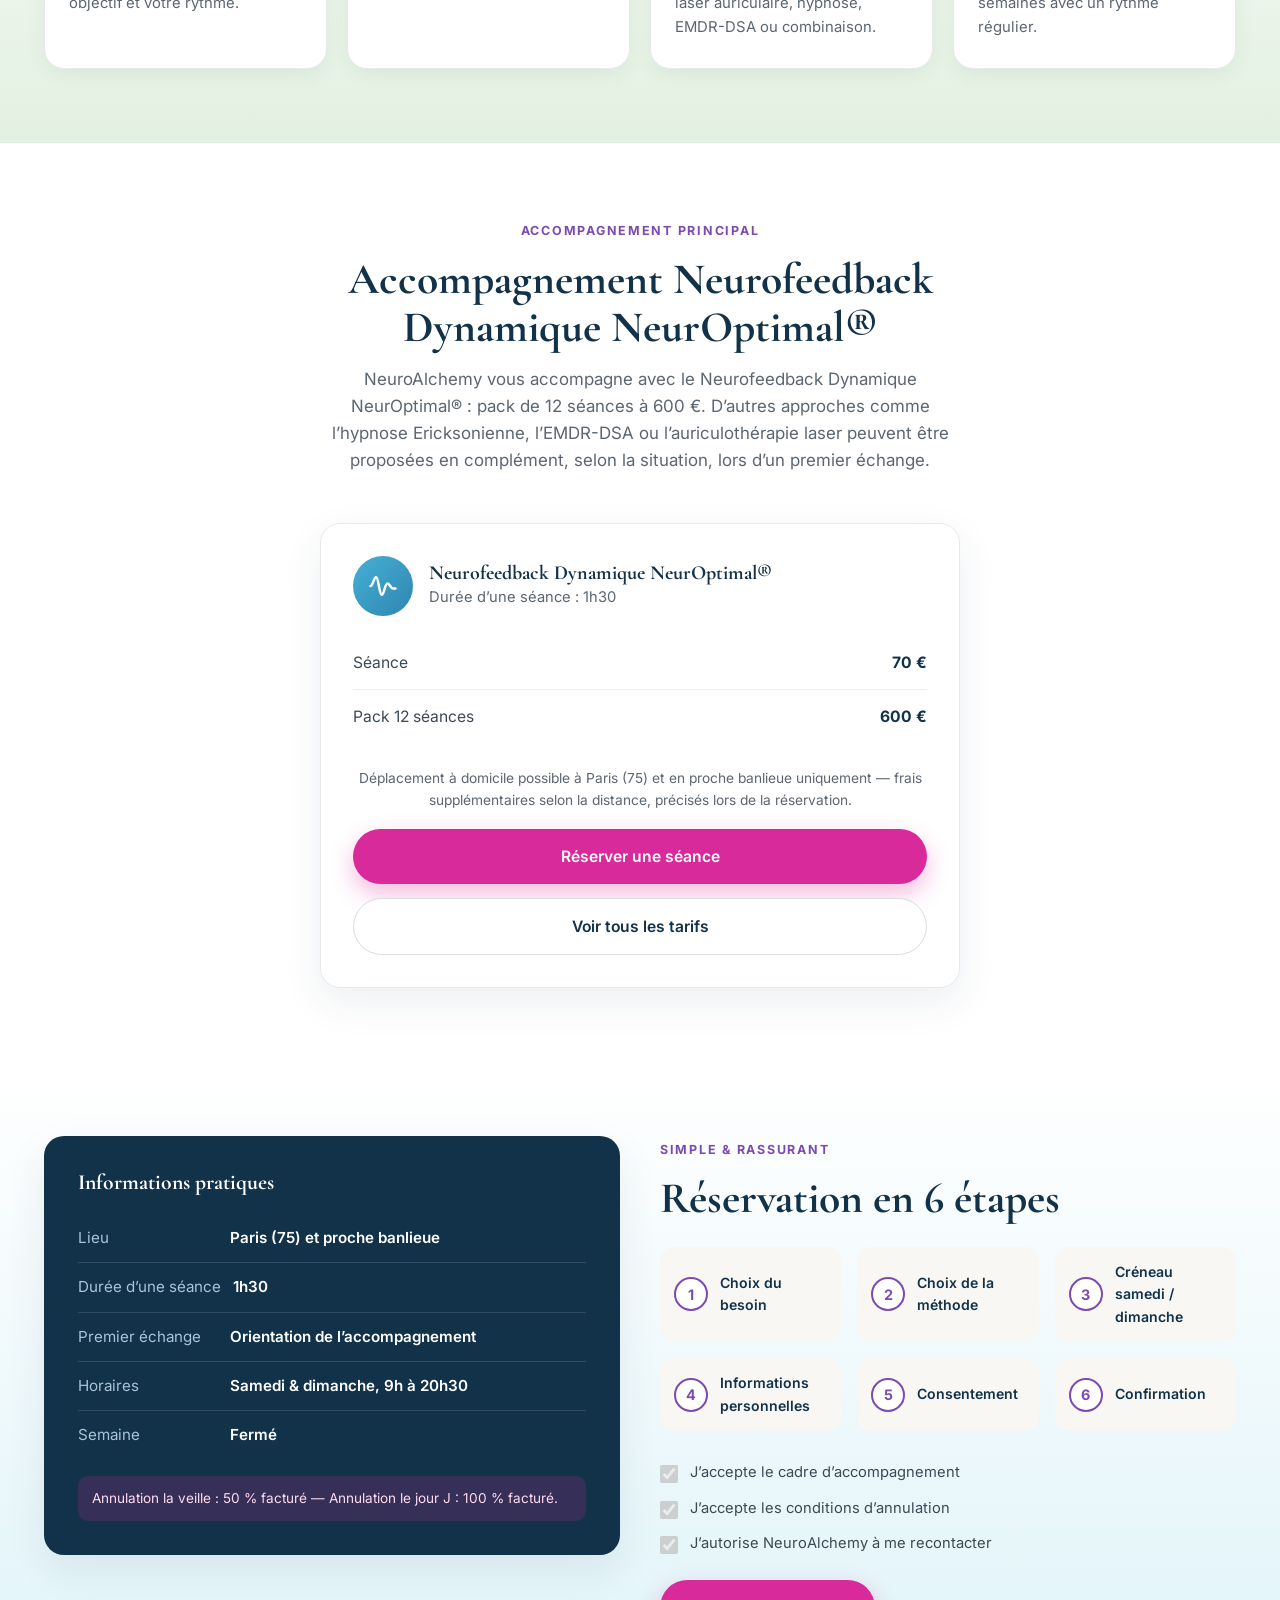
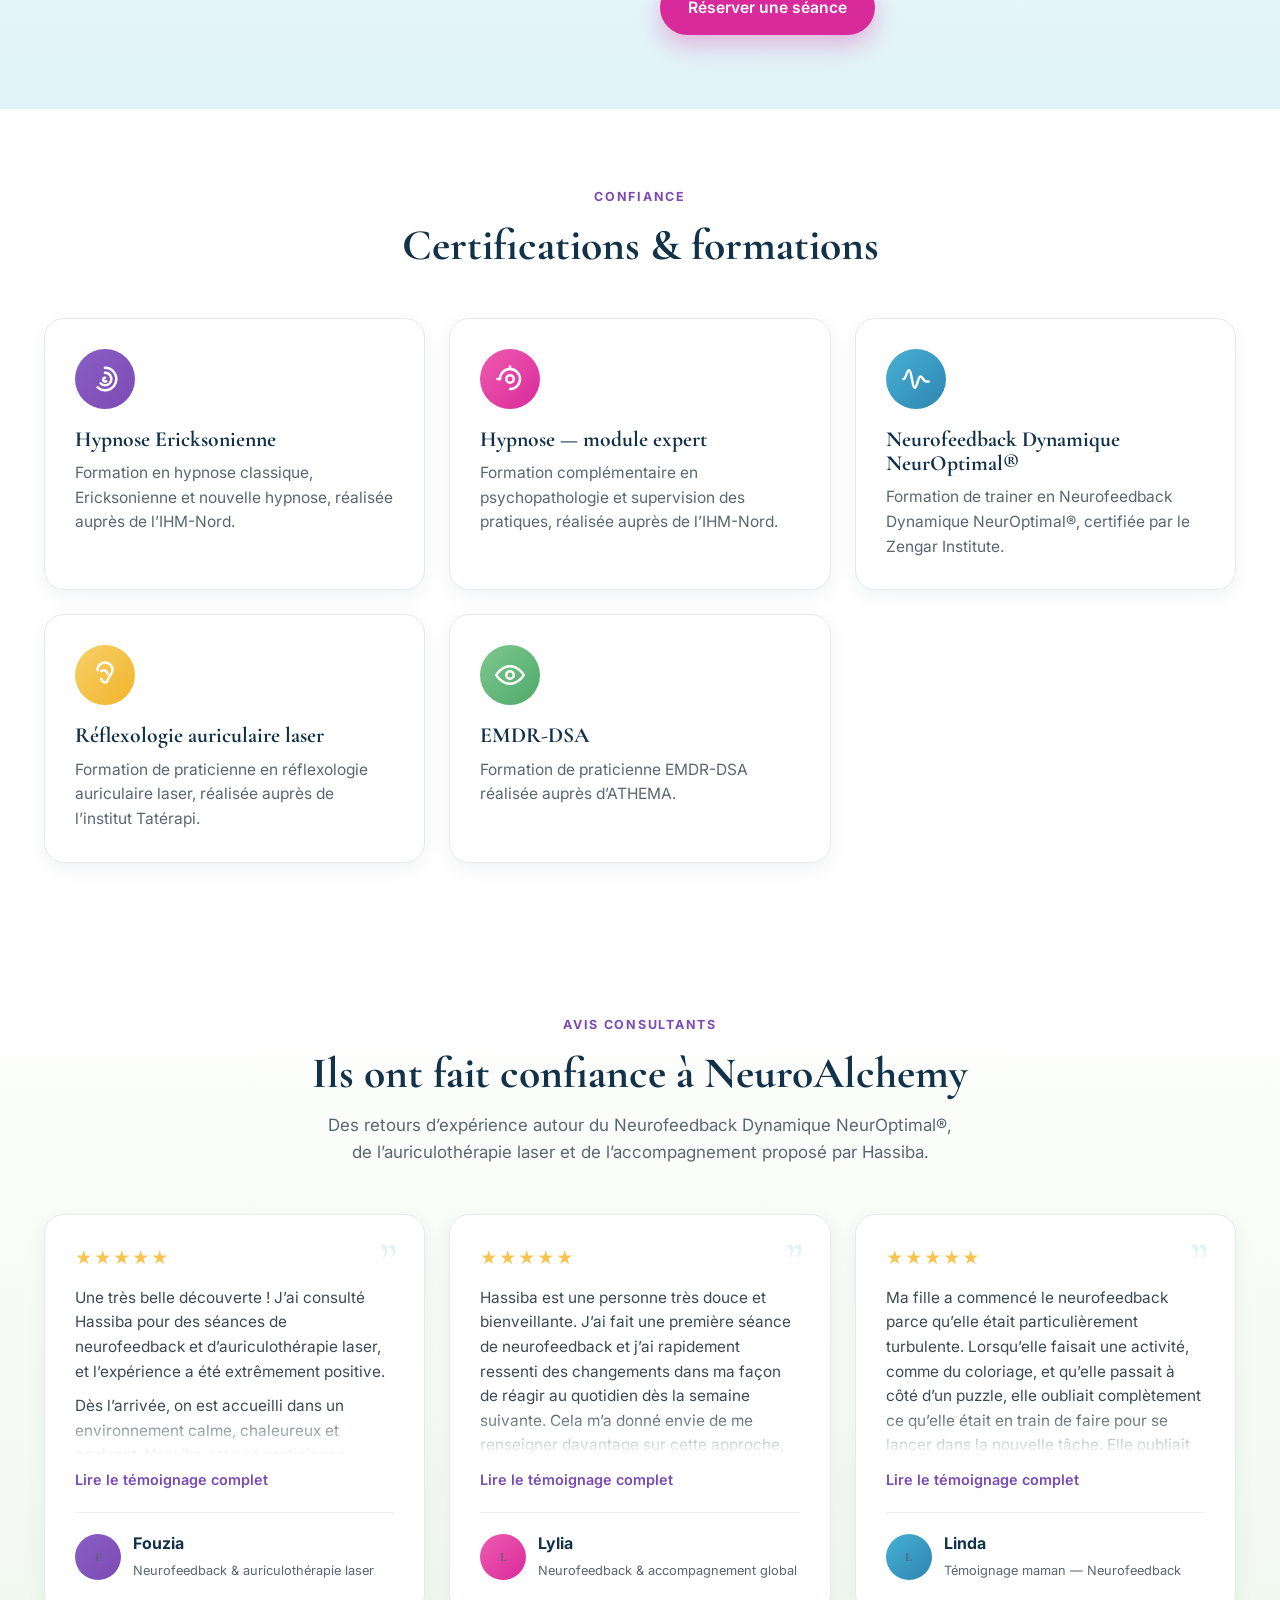
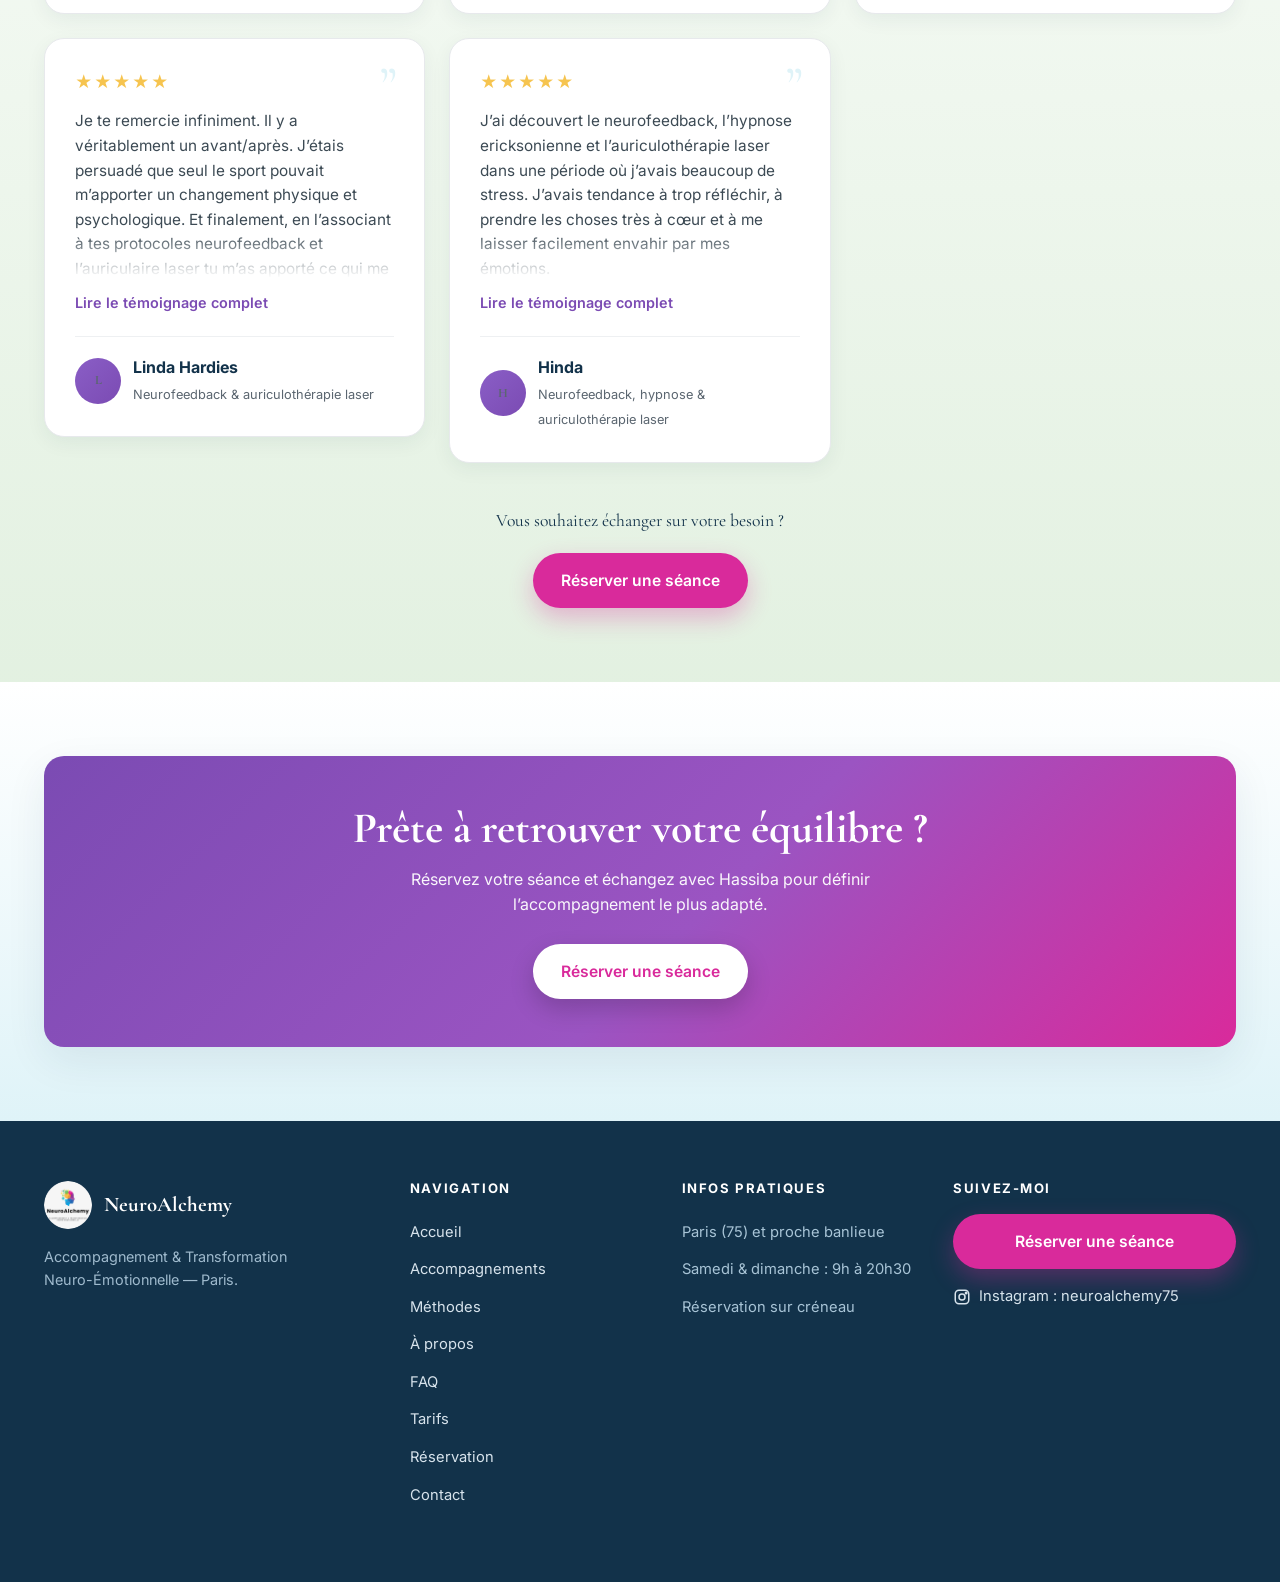
==== commit 0d71f489: "Retrait de la 13e séance offerte, pack Neurofeedback à 12 séances 600 euros" ====
--- a/index.html
+++ b/index.html
@@ -207,7 +207,7 @@
     <div class="section-head">
       <span class="eyebrow">Accompagnement principal</span>
       <h2>Accompagnement Neurofeedback Dynamique NeurOptimal®</h2>
-      <p class="section-lead">NeuroAlchemy vous accompagne avec le Neurofeedback Dynamique NeurOptimal® : pack de 12 séances à 600 €, la 13ᵉ séance est offerte. D’autres approches comme l’hypnose Ericksonienne, l’EMDR-DSA ou l’auriculothérapie laser peuvent être proposées en complément, selon la situation, lors d’un premier échange.</p>
+      <p class="section-lead">NeuroAlchemy vous accompagne avec le Neurofeedback Dynamique NeurOptimal® : pack de 12 séances à 600 €. D’autres approches comme l’hypnose Ericksonienne, l’EMDR-DSA ou l’auriculothérapie laser peuvent être proposées en complément, selon la situation, lors d’un premier échange.</p>
     </div>
     <div class="pricing-card" data-reveal>
       <div class="pricing-head">
@@ -220,9 +220,8 @@
       <ul class="pricing-list">
         <li><span>Séance</span><strong>70 €</strong></li>
         <li><span>Pack 12 séances</span><strong>600 €</strong></li>
-        <li><span>13ᵉ séance</span><strong>Offerte</strong></li>
       </ul>
-      <p class="pricing-note" style="margin:0 0 18px">Déplacement à domicile possible — frais supplémentaires selon la distance, précisés lors de la réservation.</p>
+      <p class="pricing-note" style="margin:0 0 18px">Déplacement à domicile possible à Paris (75) et en proche banlieue uniquement — frais supplémentaires selon la distance, précisés lors de la réservation.</p>
       <div class="hero-ctas" style="justify-content:center">
         <a href="reservation.html" class="btn btn-rose">Réserver une séance</a>
         <a href="tarifs.html" class="btn btn-ghost">Voir tous les tarifs</a>
@@ -239,7 +238,7 @@
       <div class="infos-card" data-reveal>
         <h3>Informations pratiques</h3>
         <ul class="infos-list">
-          <li><span class="lbl">Lieu</span><span class="val">Paris</span></li>
+          <li><span class="lbl">Lieu</span><span class="val">Paris (75) et proche banlieue</span></li>
           <li><span class="lbl">Durée d’une séance</span><span class="val">1h30</span></li>
           <li><span class="lbl">Premier échange</span><span class="val">Orientation de l’accompagnement</span></li>
           <li><span class="lbl">Horaires</span><span class="val">Samedi &amp; dimanche, 9h à 20h30</span></li>
@@ -359,6 +358,38 @@
         <div class="testimonial-author">
           <span class="testimonial-avatar" aria-hidden="true">L</span>
           <div><strong>Linda</strong><span>Témoignage maman — Neurofeedback</span></div>
+        </div>
+      </article>
+
+      <article class="testimonial-card" data-reveal>
+        <span class="quote" aria-hidden="true">&rdquo;</span>
+        <div class="testimonial-stars" aria-label="5 étoiles sur 5">★★★★★</div>
+        <div class="testimonial-text" id="avis-linda-hardies">
+          <p>Je te remercie infiniment. Il y a véritablement un avant/après. J’étais persuadé que seul le sport pouvait m’apporter un changement physique et psychologique. Et finalement, en l’associant à tes protocoles neurofeedback et l’auriculaire laser tu m’as apporté ce qui me manquait. Merci pour tous les bienfaits que tu m’apportes...</p>
+          <p>Les changements que j’ai constatés sont : un changement de comportement dans mon quotidien (travail, famille, amis). Du changement chez moi : avant, j’étais dispersé lors de mes tâches ménagères. Je n’arrivais jamais à finir une pièce entière, je passais d’une pièce à une autre.</p>
+          <p>Ma concentration : je ne suis plus déconcentré par ce qui se passe autour de moi. Mais surtout, j’arrive à achever une tâche ou un projet que je commence.</p>
+          <p>Merci infiniment pour tout le bien que tu m’apportes.</p>
+        </div>
+        <button type="button" class="testimonial-more" aria-expanded="false" aria-controls="avis-linda-hardies">Lire le témoignage complet</button>
+        <div class="testimonial-author">
+          <span class="testimonial-avatar" aria-hidden="true">L</span>
+          <div><strong>Linda Hardies</strong><span>Neurofeedback &amp; auriculothérapie laser</span></div>
+        </div>
+      </article>
+
+      <article class="testimonial-card" data-reveal>
+        <span class="quote" aria-hidden="true">&rdquo;</span>
+        <div class="testimonial-stars" aria-label="5 étoiles sur 5">★★★★★</div>
+        <div class="testimonial-text" id="avis-hinda">
+          <p>J’ai découvert le neurofeedback, l’hypnose ericksonienne et l’auriculothérapie laser dans une période où j’avais beaucoup de stress. J’avais tendance à trop réfléchir, à prendre les choses très à cœur et à me laisser facilement envahir par mes émotions.</p>
+          <p>Au fil des séances, j’ai ressenti des changements progressifs. Aujourd’hui, j’arrive davantage à prendre du recul face aux situations qui me stressaient auparavant. Je gère mieux les difficultés du quotidien et je me sens plus apaisée.</p>
+          <p>J’ai également l’impression d’être plus consciente de ce qui m’entoure. Je perçois les situations avec plus de clarté et je distingue plus facilement ce qui me correspond ou non. Je tolère moins certaines choses que j’acceptais avant, ce qui m’aide à poser davantage de limites et à écouter mes ressentis.</p>
+          <p>Pour ma part, cette expérience a été bénéfique et je remercie Hassiba pour son accompagnement, son écoute et sa bienveillance tout au long des séances.</p>
+        </div>
+        <button type="button" class="testimonial-more" aria-expanded="false" aria-controls="avis-hinda">Lire le témoignage complet</button>
+        <div class="testimonial-author">
+          <span class="testimonial-avatar" aria-hidden="true">H</span>
+          <div><strong>Hinda</strong><span>Neurofeedback, hypnose &amp; auriculothérapie laser</span></div>
         </div>
       </article>
 
@@ -405,7 +436,7 @@
       <div>
         <h4>Infos pratiques</h4>
         <ul class="footer-info">
-          <li>Paris</li>
+          <li>Paris (75) et proche banlieue</li>
           <li>Samedi &amp; dimanche : 9h à 20h30</li>
           <li>Réservation sur créneau</li>
         </ul>
--- a/assets/css/style.css
+++ b/assets/css/style.css
@@ -311,6 +311,10 @@
 }
 .form-success.show{display:block;animation:fade .4s ease}
 .form-success strong{display:block;font-family:var(--ff-serif);font-size:1.2rem;margin-bottom:6px;color:var(--bleu-profond)}
+.form-success.is-pending{background:linear-gradient(135deg,var(--bleu-clair),#f3fafd);border-color:#bfe0ee;color:var(--bleu-profond)}
+.form-success.is-failed{background:linear-gradient(135deg,#fbe3ea,#fdf2f5);border-color:#f3c4d4;color:var(--rose-fonce)}
+.slot-btn[disabled]{opacity:.4;cursor:not-allowed;text-decoration:line-through}
+.cal-day.full{opacity:.35;text-decoration:line-through;cursor:not-allowed}
 @keyframes fade{from{opacity:0;transform:translateY(8px)}to{opacity:1;transform:none}}
 
 /* =========================================================
@@ -591,3 +595,46 @@
   .needs-grid,.cert-grid{grid-template-columns:1fr}
   .badge{font-size:.8rem}
 }
+
+/* =========================================================
+   PAGE ADMIN (espace privé Hassiba)
+   ========================================================= */
+.admin-shell{min-height:100vh;background:linear-gradient(180deg,#ffffff 0%,var(--bleu-clair) 100%);padding:40px 0 80px}
+.admin-header{display:flex;align-items:center;justify-content:space-between;margin-bottom:28px;flex-wrap:wrap;gap:14px}
+.admin-header .brand img{width:40px;height:40px;border-radius:50%}
+.admin-login-card{max-width:380px;margin:60px auto;background:#fff;border:var(--border);border-radius:var(--radius);box-shadow:var(--shadow);padding:36px 32px;text-align:center}
+.admin-login-card h1{font-size:1.4rem;margin-bottom:6px}
+.admin-login-card p{color:var(--gris);font-size:.9rem;margin-bottom:22px}
+.admin-login-card input{width:100%;padding:12px 14px;border:1.5px solid var(--gris-clair);border-radius:var(--radius-sm);font-size:1rem;margin-bottom:14px}
+.admin-error{color:var(--rose-fonce);font-size:.85rem;min-height:1.2em;margin-bottom:8px}
+.admin-tabs{display:flex;gap:10px;margin-bottom:24px;flex-wrap:wrap}
+.admin-tab{padding:10px 18px;border-radius:999px;border:1.5px solid var(--gris-clair);background:#fff;font-weight:600;font-size:.9rem;color:var(--gris);cursor:pointer}
+.admin-tab.active{background:var(--bleu-profond);border-color:var(--bleu-profond);color:#fff}
+.admin-panel{display:none;background:#fff;border:var(--border);border-radius:var(--radius);box-shadow:var(--shadow-sm);padding:24px}
+.admin-panel.active{display:block}
+.admin-filters{display:flex;gap:12px;flex-wrap:wrap;margin-bottom:18px;align-items:flex-end}
+.admin-filters .field{display:flex;flex-direction:column;gap:4px;font-size:.85rem}
+.admin-filters input,.admin-filters select{padding:8px 10px;border:1.5px solid var(--gris-clair);border-radius:8px;font-size:.9rem}
+.admin-table-wrap{overflow-x:auto}
+table.admin-table{width:100%;border-collapse:collapse;font-size:.85rem}
+table.admin-table th{text-align:left;padding:10px 12px;border-bottom:2px solid var(--gris-clair);color:var(--bleu-profond);white-space:nowrap}
+table.admin-table td{padding:10px 12px;border-bottom:1px solid var(--gris-clair);vertical-align:top}
+table.admin-table tr:hover{background:var(--creme)}
+.pill{display:inline-block;padding:3px 10px;border-radius:999px;font-size:.75rem;font-weight:600}
+.pill-pending{background:#fdf1d9;color:#8a6417}
+.pill-paid{background:#e0f3e2;color:#2c6a35}
+.pill-failed{background:#fbe3ea;color:var(--rose-fonce)}
+.pill-cancelled{background:var(--gris-clair);color:var(--gris)}
+.pill-confirmed{background:var(--bleu-clair);color:var(--bleu-profond)}
+.pill-completed{background:#e6e0f4;color:var(--violet)}
+.admin-row-actions{display:flex;gap:6px;flex-wrap:wrap}
+.admin-row-actions button{padding:5px 10px;font-size:.78rem;border-radius:7px;border:1.5px solid var(--gris-clair);background:#fff;cursor:pointer}
+.admin-row-actions button:hover{border-color:var(--bleu-profond)}
+.admin-add-block{display:flex;gap:10px;flex-wrap:wrap;margin-bottom:18px;align-items:flex-end}
+.admin-empty{color:var(--gris);font-style:italic;padding:20px 0;text-align:center}
+.admin-toast{position:fixed;bottom:20px;right:20px;background:var(--bleu-profond);color:#fff;padding:12px 18px;border-radius:10px;box-shadow:var(--shadow);font-size:.9rem;opacity:0;transform:translateY(10px);transition:.3s;pointer-events:none;z-index:50}
+.admin-toast.show{opacity:1;transform:none}
+@media (max-width:768px){
+  .admin-filters{flex-direction:column;align-items:stretch}
+  .admin-tabs{justify-content:center}
+}
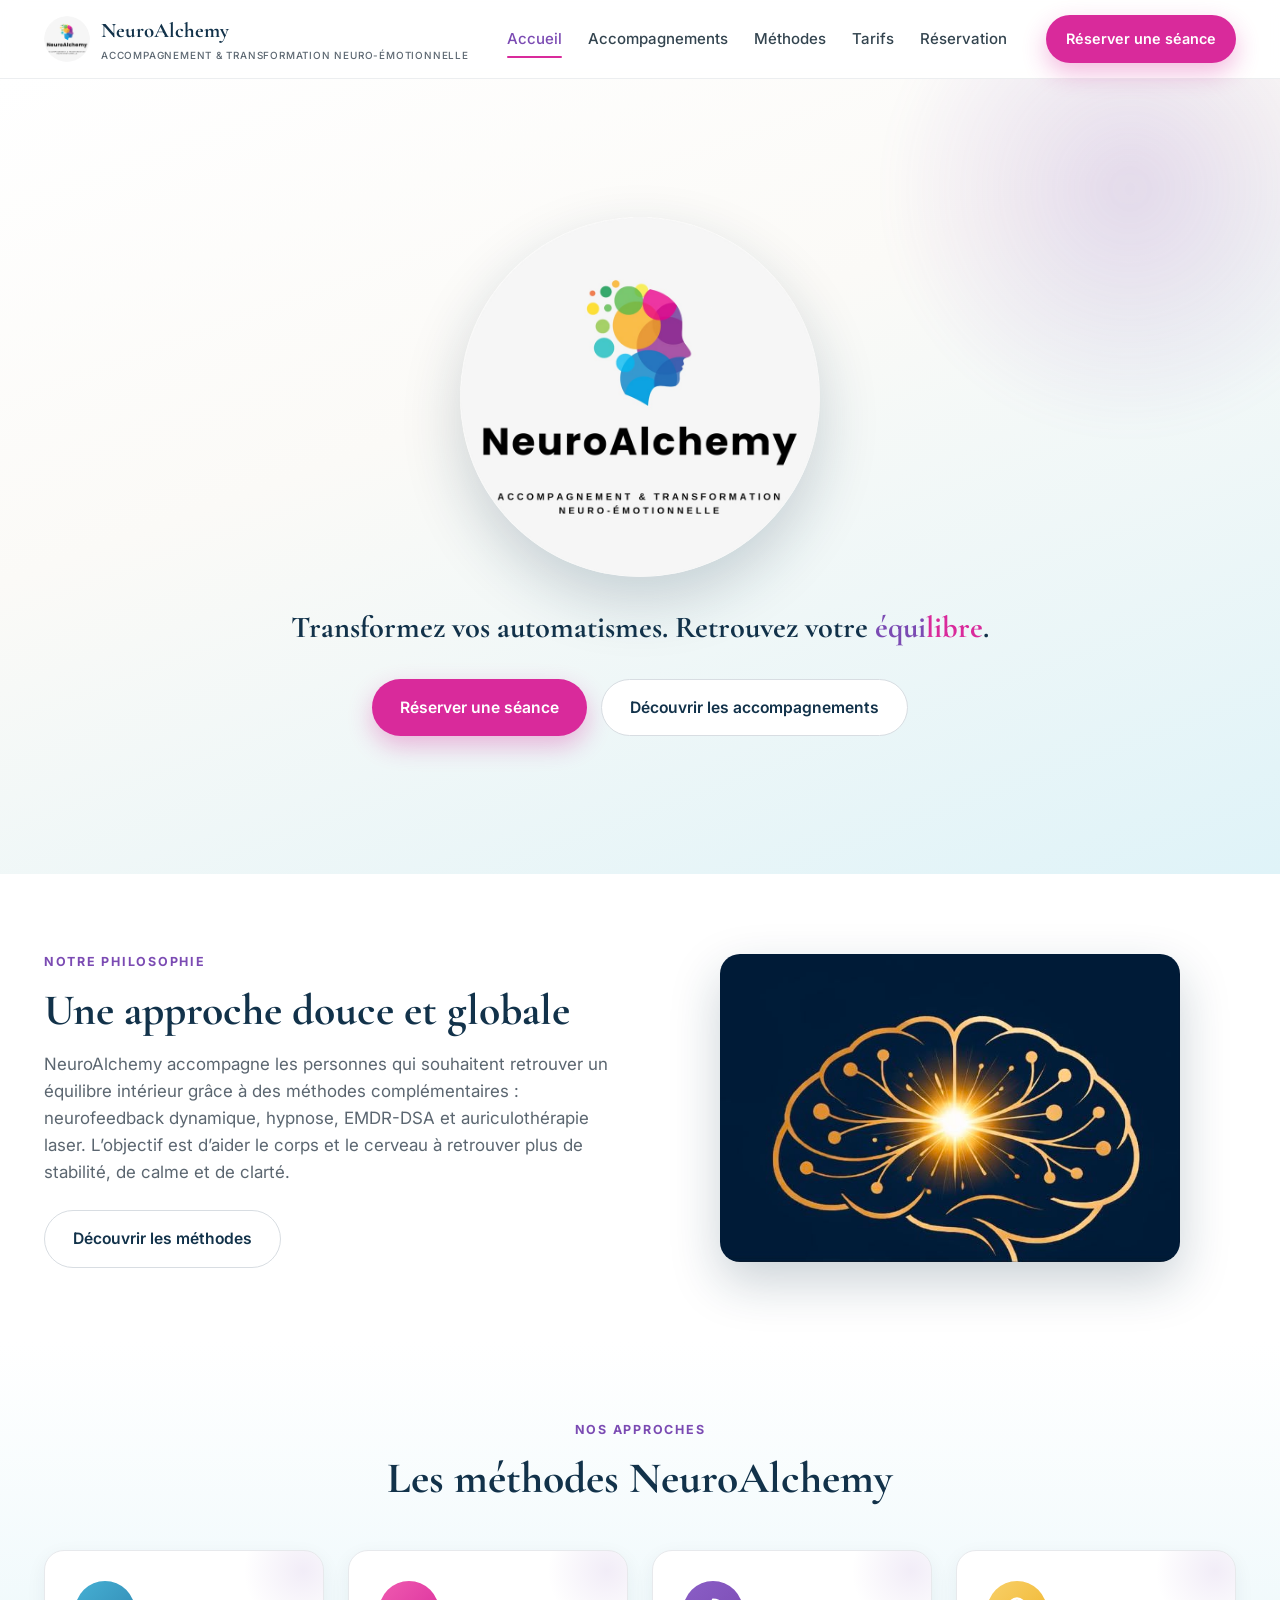
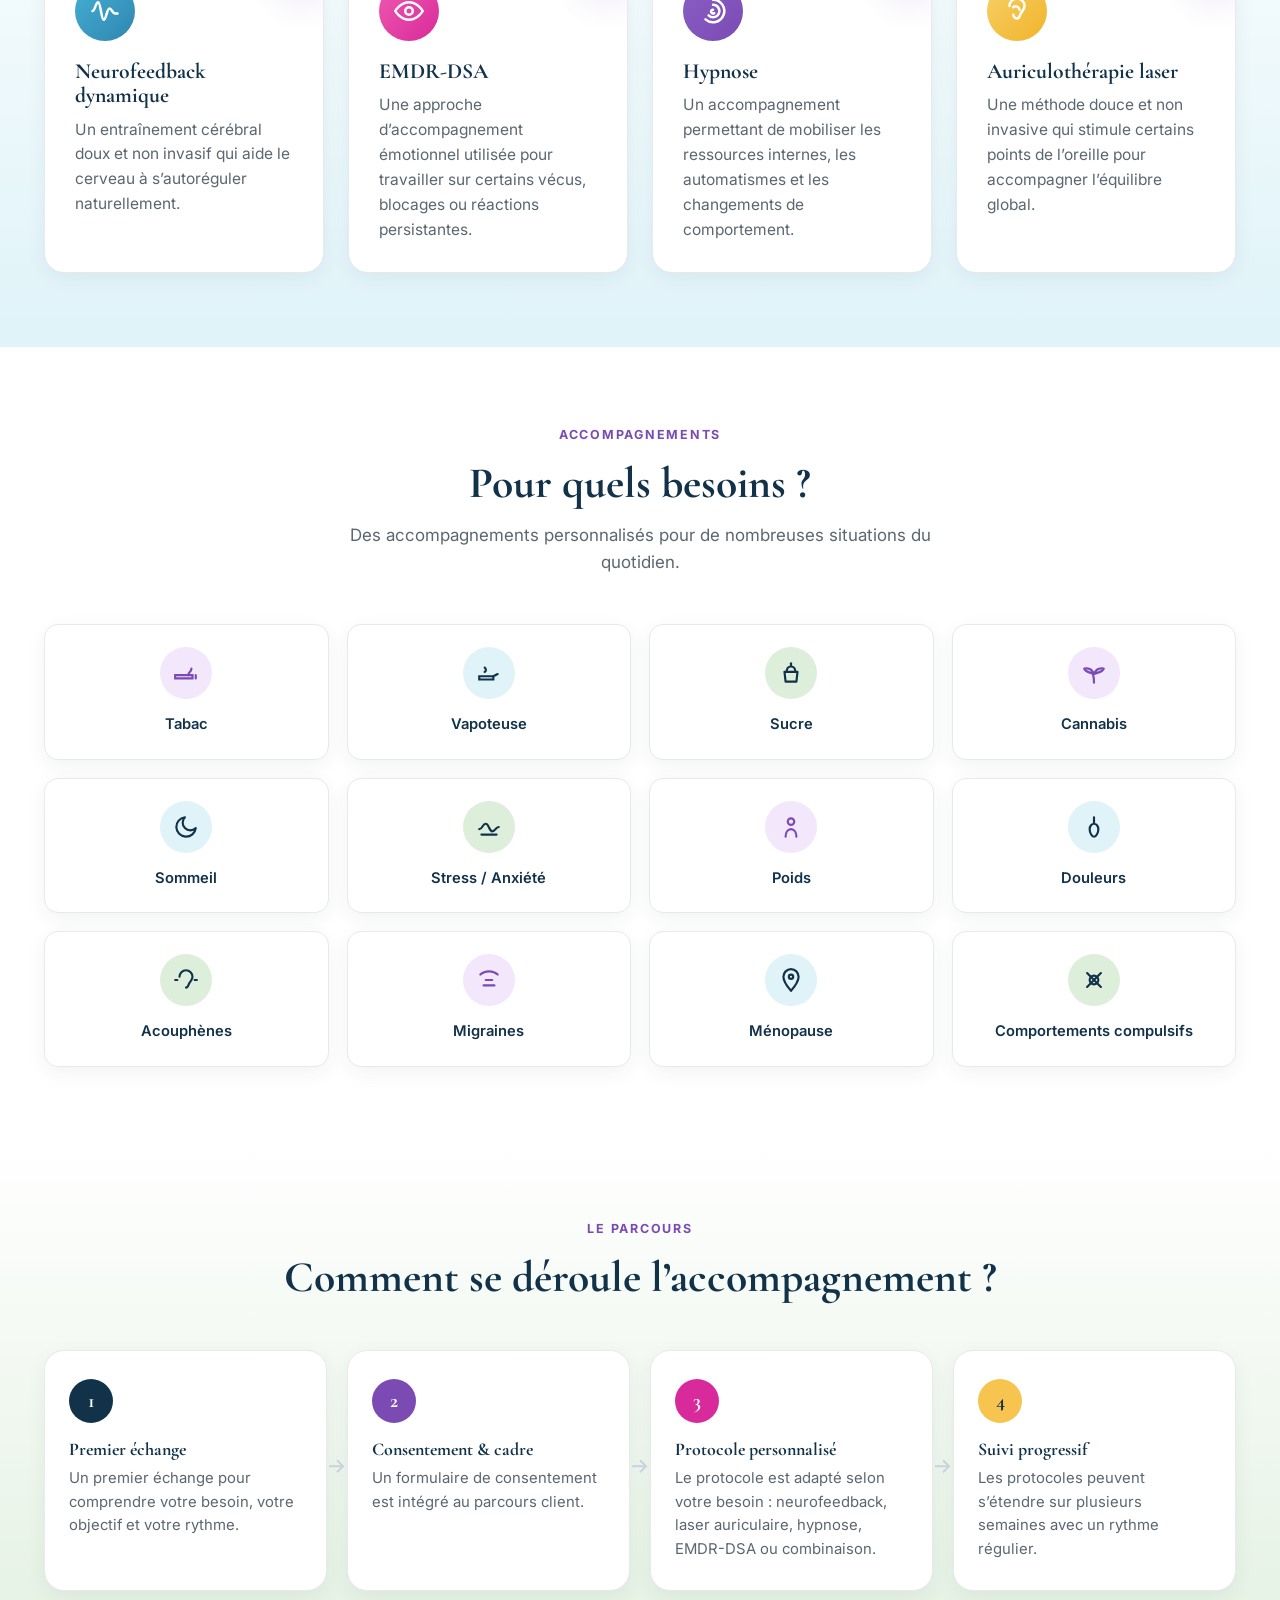
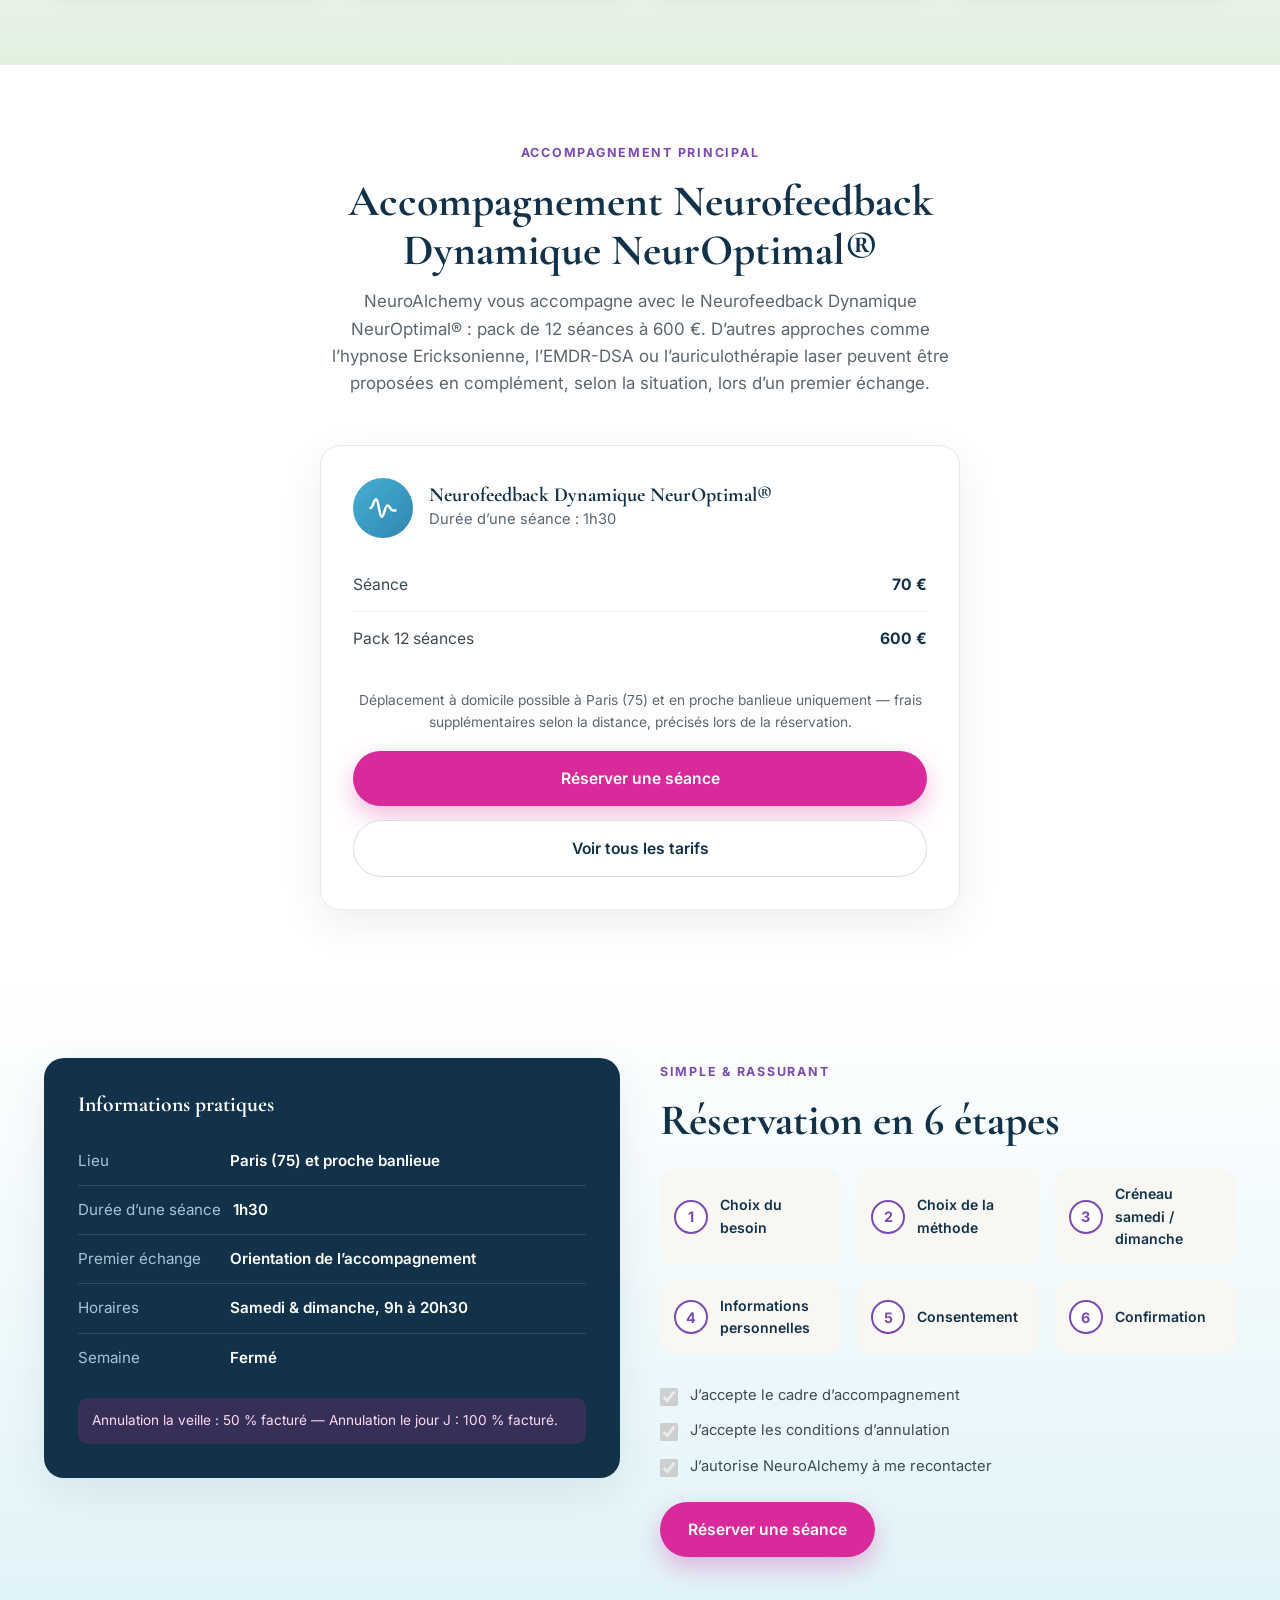
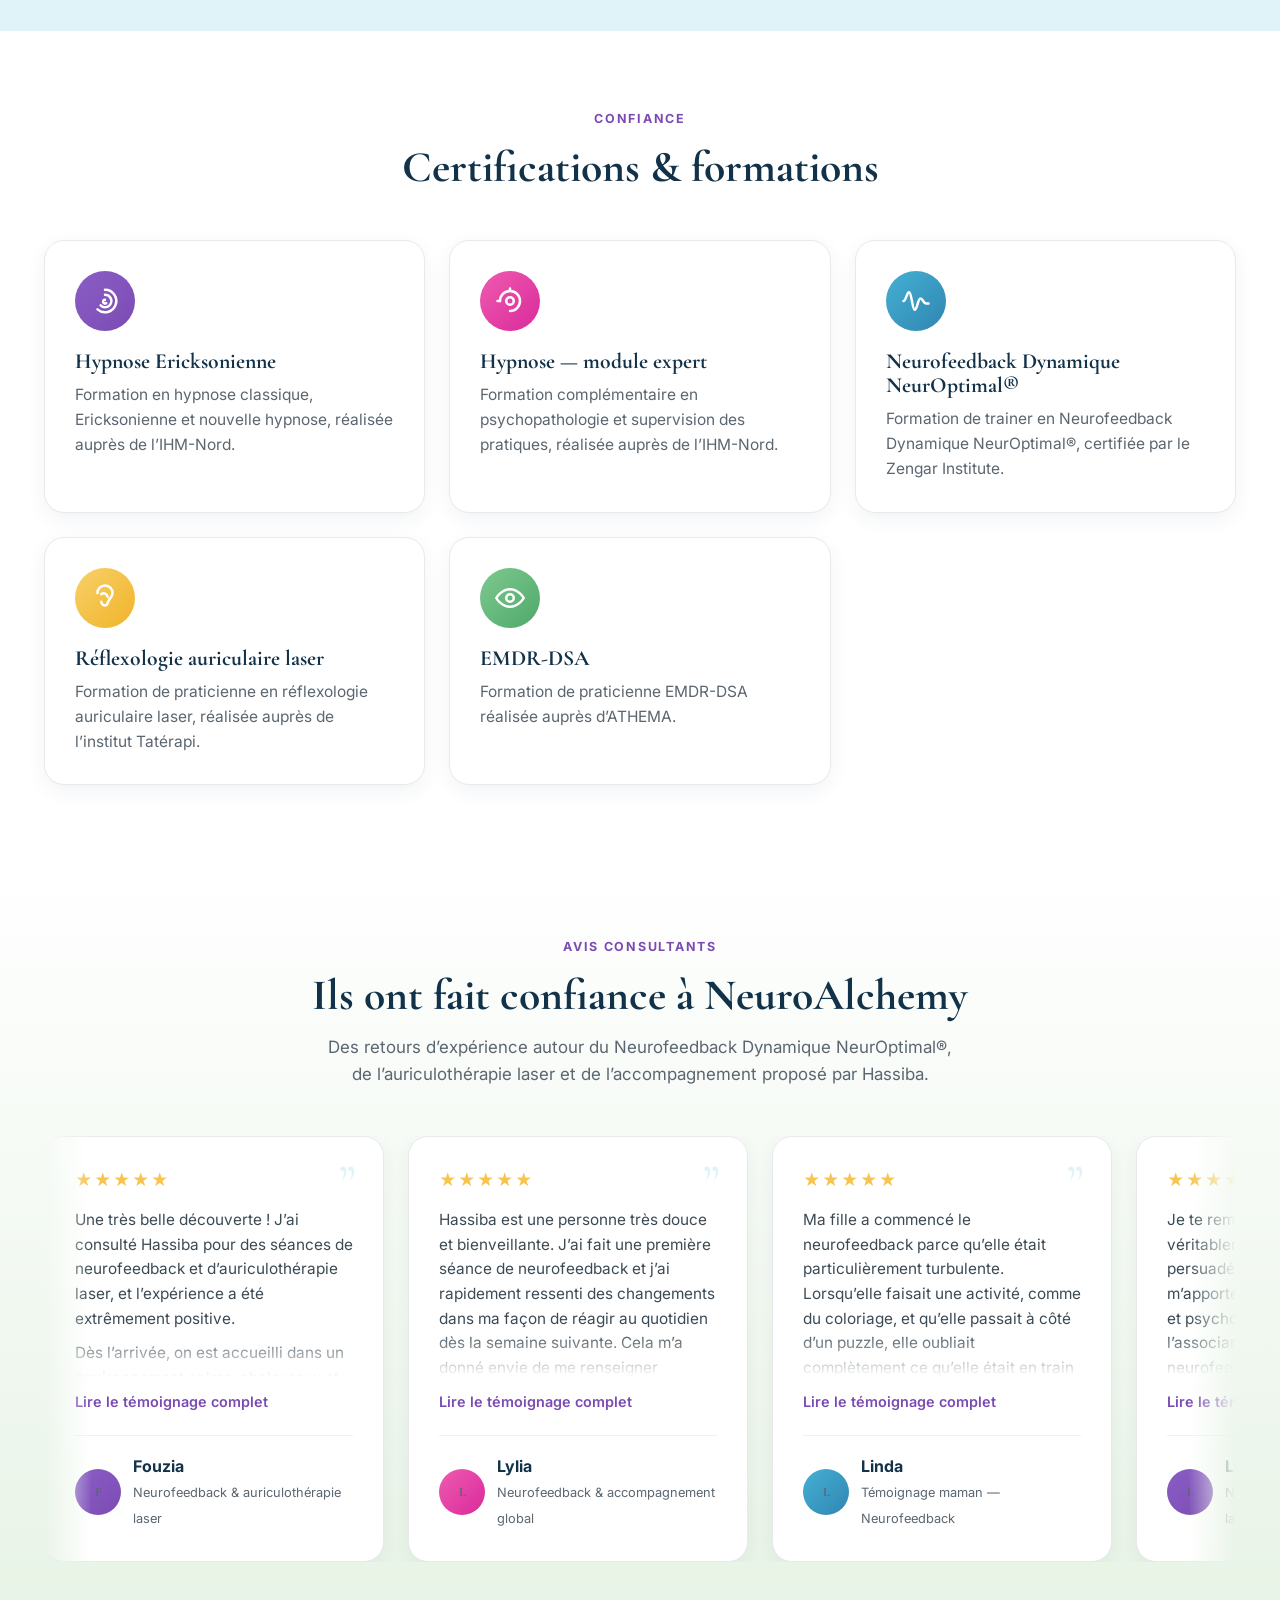
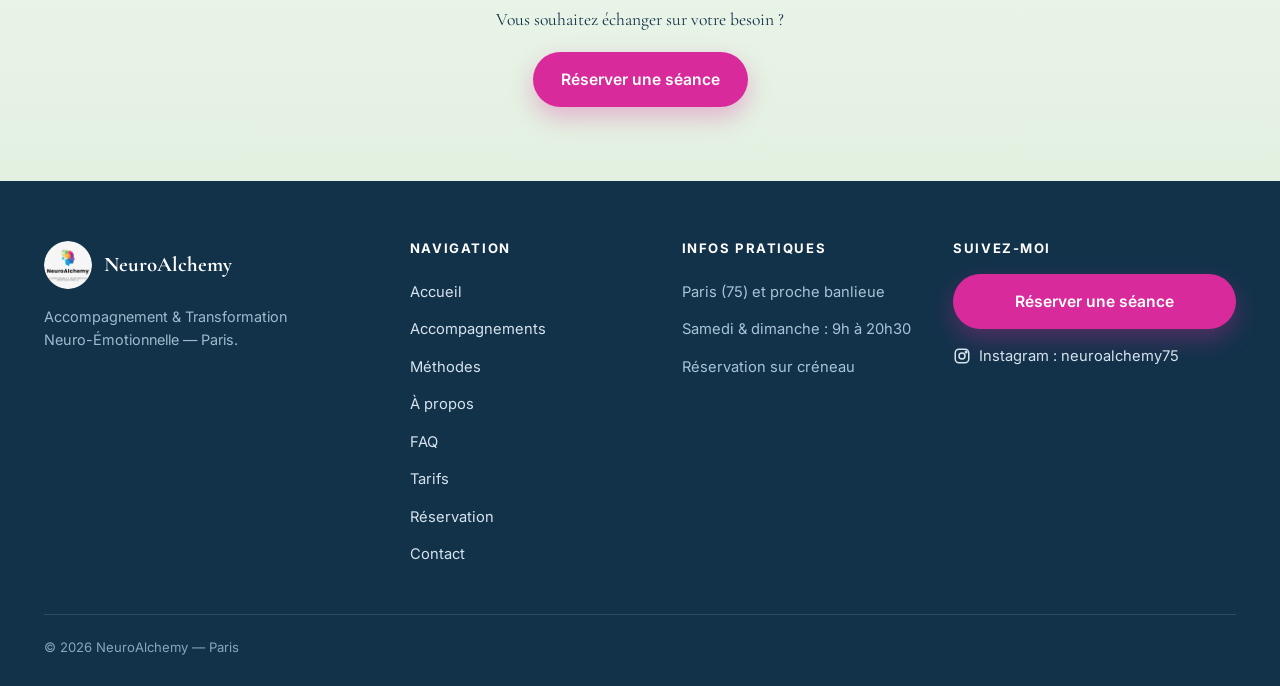
==== commit 7149323f: "Sous-titre du hero sur une seule ligne" ====
--- a/index.html
+++ b/index.html
@@ -35,11 +35,8 @@
       <a href="index.html" class="active">Accueil</a>
       <a href="accompagnements.html">Accompagnements</a>
       <a href="methodes.html">Méthodes</a>
-      <a href="a-propos.html">À propos</a>
-      <a href="faq.html">FAQ</a>
       <a href="tarifs.html">Tarifs</a>
       <a href="reservation.html">Réservation</a>
-      <a href="contact.html">Contact</a>
     </nav>
     <div class="nav-cta">
       <a href="reservation.html" class="btn btn-rose">Réserver une séance</a>
@@ -53,33 +50,21 @@
   <a href="index.html">Accueil</a>
   <a href="accompagnements.html">Accompagnements</a>
   <a href="methodes.html">Méthodes</a>
-  <a href="a-propos.html">À propos</a>
-  <a href="faq.html">FAQ</a>
   <a href="tarifs.html">Tarifs</a>
   <a href="reservation.html">Réservation</a>
-  <a href="contact.html">Contact</a>
   <a href="reservation.html" class="btn btn-rose btn-block">Réserver une séance</a>
 </div>
 
 <!-- ===================== HERO ===================== -->
-<section class="hero">
-  <div class="container">
-    <div class="hero-text" data-reveal>
-      <h1>Transformez vos automatismes.<br>Retrouvez votre <span class="text-violet">équi</span><span class="text-rose">libre</span>.</h1>
-      <p class="lead">NeuroAlchemy vous accompagne avec des approches douces et complémentaires : Neurofeedback Dynamique NeurOptimal®, EMDR-DSA, Hypnose Ericksonienne et Auriculothérapie laser.</p>
-      <div class="badges">
-        <span class="badge"><span class="dot"></span> Paris</span>
-        <span class="badge"><span class="dot"></span> Séance 1h30</span>
-        <span class="badge"><span class="dot"></span> Samedi &amp; dimanche</span>
-        <span class="badge"><span class="dot"></span> Créneaux sur réservation</span>
-      </div>
+<section class="hero hero-centered">
+  <div class="container">
+    <div class="hero-center" data-reveal>
+      <img class="hero-logo hero-logo-main" src="assets/img/logo-neuroalchemy.png" alt="Logo NeuroAlchemy">
+      <h1>Transformez vos automatismes. Retrouvez votre <span class="text-violet">équi</span><span class="text-rose">libre</span>.</h1>
       <div class="hero-ctas">
         <a href="reservation.html" class="btn btn-rose">Réserver une séance</a>
         <a href="accompagnements.html" class="btn btn-ghost">Découvrir les accompagnements</a>
       </div>
-    </div>
-    <div class="hero-visual" data-reveal>
-      <img class="hero-logo" src="assets/img/logo-neuroalchemy.png" alt="Logo NeuroAlchemy">
     </div>
   </div>
 </section>
@@ -314,7 +299,8 @@
       <h2>Ils ont fait confiance à NeuroAlchemy</h2>
       <p class="section-lead">Des retours d’expérience autour du Neurofeedback Dynamique NeurOptimal®, de l’auriculothérapie laser et de l’accompagnement proposé par Hassiba.</p>
     </div>
-    <div class="testimonial-grid">
+    <div class="testimonial-marquee">
+    <div class="testimonial-grid" id="testimonialTrack">
 
       <article class="testimonial-card" data-reveal>
         <span class="quote" aria-hidden="true">&rdquo;</span>
@@ -325,7 +311,7 @@
           <p>Au fil des séances, j’ai ressenti un véritable mieux-être : davantage d’apaisement, un esprit plus serein, un sommeil de meilleure qualité et une meilleure gestion du stress.</p>
           <p>Je recommande Hassiba sans la moindre hésitation à toute personne qui souhaite prendre soin d’elle de manière naturelle, dans un cadre rassurant et avec une praticienne passionnée par son métier. Merci pour cet accompagnement de grande qualité !</p>
         </div>
-        <button type="button" class="testimonial-more" aria-expanded="false" aria-controls="avis-fouzia">Lire le témoignage complet</button>
+        <button type="button" class="testimonial-more" aria-haspopup="dialog">Lire le témoignage complet</button>
         <div class="testimonial-author">
           <span class="testimonial-avatar" aria-hidden="true">F</span>
           <div><strong>Fouzia</strong><span>Neurofeedback &amp; auriculothérapie laser</span></div>
@@ -340,7 +326,7 @@
           <p>Je trouve que la santé mentale est essentielle, surtout après avoir vécu des traumatismes ou des échecs. Il est important de prendre soin de son cerveau afin de mieux avancer, sortir des mécanismes de défense et ne pas rester constamment dans un état d’alerte ou de survie.</p>
           <p>Le lieu est très propre, facilement accessible et proche du métro. Hassiba nous accueille toujours avec le sourire. Elle est sérieuse, professionnelle et à l’écoute. Je recommande vivement son accompagnement.</p>
         </div>
-        <button type="button" class="testimonial-more" aria-expanded="false" aria-controls="avis-lylia">Lire le témoignage complet</button>
+        <button type="button" class="testimonial-more" aria-haspopup="dialog">Lire le témoignage complet</button>
         <div class="testimonial-author">
           <span class="testimonial-avatar" aria-hidden="true">L</span>
           <div><strong>Lylia</strong><span>Neurofeedback &amp; accompagnement global</span></div>
@@ -354,7 +340,7 @@
           <p>Ma fille a commencé le neurofeedback parce qu’elle était particulièrement turbulente. Lorsqu’elle faisait une activité, comme du coloriage, et qu’elle passait à côté d’un puzzle, elle oubliait complètement ce qu’elle était en train de faire pour se lancer dans la nouvelle tâche. Elle oubliait instantanément son activité précédente dès que son regard se posait sur autre chose. De plus, elle était totalement désordonnée : elle ne savait pas ranger derrière elle et le bazar ne la dérangeait absolument pas.</p>
           <p>Depuis qu’elle suit les séances de neurofeedback, je vois qu’il est beaucoup plus facile pour elle de ranger. Surtout, elle se souvient désormais de l’activité qu’elle avait commencée avant celle en cours. Cela l’a également beaucoup apaisée au niveau de ses émotions. Elle fait beaucoup moins de crises, et même s’il y en a encore parfois, l’avant/après au bout de plus de six séances est tout simplement incroyable.</p>
         </div>
-        <button type="button" class="testimonial-more" aria-expanded="false" aria-controls="avis-linda">Lire le témoignage complet</button>
+        <button type="button" class="testimonial-more" aria-haspopup="dialog">Lire le témoignage complet</button>
         <div class="testimonial-author">
           <span class="testimonial-avatar" aria-hidden="true">L</span>
           <div><strong>Linda</strong><span>Témoignage maman — Neurofeedback</span></div>
@@ -370,7 +356,7 @@
           <p>Ma concentration : je ne suis plus déconcentré par ce qui se passe autour de moi. Mais surtout, j’arrive à achever une tâche ou un projet que je commence.</p>
           <p>Merci infiniment pour tout le bien que tu m’apportes.</p>
         </div>
-        <button type="button" class="testimonial-more" aria-expanded="false" aria-controls="avis-linda-hardies">Lire le témoignage complet</button>
+        <button type="button" class="testimonial-more" aria-haspopup="dialog">Lire le témoignage complet</button>
         <div class="testimonial-author">
           <span class="testimonial-avatar" aria-hidden="true">L</span>
           <div><strong>Linda Hardies</strong><span>Neurofeedback &amp; auriculothérapie laser</span></div>
@@ -386,7 +372,7 @@
           <p>J’ai également l’impression d’être plus consciente de ce qui m’entoure. Je perçois les situations avec plus de clarté et je distingue plus facilement ce qui me correspond ou non. Je tolère moins certaines choses que j’acceptais avant, ce qui m’aide à poser davantage de limites et à écouter mes ressentis.</p>
           <p>Pour ma part, cette expérience a été bénéfique et je remercie Hassiba pour son accompagnement, son écoute et sa bienveillance tout au long des séances.</p>
         </div>
-        <button type="button" class="testimonial-more" aria-expanded="false" aria-controls="avis-hinda">Lire le témoignage complet</button>
+        <button type="button" class="testimonial-more" aria-haspopup="dialog">Lire le témoignage complet</button>
         <div class="testimonial-author">
           <span class="testimonial-avatar" aria-hidden="true">H</span>
           <div><strong>Hinda</strong><span>Neurofeedback, hypnose &amp; auriculothérapie laser</span></div>
@@ -394,19 +380,9 @@
       </article>
 
     </div>
+    </div>
     <div class="testimonial-cta" data-reveal>
       <p>Vous souhaitez échanger sur votre besoin ?</p>
-      <a href="reservation.html" class="btn btn-rose">Réserver une séance</a>
-    </div>
-  </div>
-</section>
-
-<!-- ===================== CTA BAND ===================== -->
-<section class="bg-soft">
-  <div class="container">
-    <div class="cta-band" data-reveal>
-      <h2>Prête à retrouver votre équilibre ?</h2>
-      <p>Réservez votre séance et échangez avec Hassiba pour définir l’accompagnement le plus adapté.</p>
       <a href="reservation.html" class="btn btn-rose">Réserver une séance</a>
     </div>
   </div>
@@ -450,4 +426,23 @@
         </a>
       </div>
     </div>
-    <div class+    <div class="footer-bottom">
+      <p>© <span id="year"></span> NeuroAlchemy — Paris</p>
+    </div>
+  </div>
+</footer>
+
+<!-- Modal "témoignage complet" -->
+<div class="testimonial-modal" id="testimonialModal" aria-hidden="true">
+  <div class="testimonial-modal-backdrop" data-modal-close></div>
+  <div class="testimonial-modal-panel" role="dialog" aria-modal="true" aria-label="Témoignage complet">
+    <button type="button" class="testimonial-modal-close" aria-label="Fermer" data-modal-close>&times;</button>
+    <div class="testimonial-modal-stars" id="testimonialModalStars"></div>
+    <div class="testimonial-modal-text" id="testimonialModalText"></div>
+    <div class="testimonial-modal-author" id="testimonialModalAuthor"></div>
+  </div>
+</div>
+
+<script src="assets/js/main.js"></script>
+</body>
+</html>
--- a/assets/css/style.css
+++ b/assets/css/style.css
@@ -409,8 +409,14 @@
 /* =========================================================
    AVIS / TÉMOIGNAGES
    ========================================================= */
-.testimonial-grid{display:grid;grid-template-columns:repeat(3,1fr);gap:24px;align-items:start}
-.testimonial-card{background:#fff;border:var(--border);border-radius:var(--radius);box-shadow:var(--shadow-sm);padding:30px;position:relative;transition:transform .25s ease,box-shadow .25s ease}
+.testimonial-marquee{overflow:hidden;position:relative;-webkit-mask-image:linear-gradient(90deg,transparent,#000 4%,#000 96%,transparent);mask-image:linear-gradient(90deg,transparent,#000 4%,#000 96%,transparent)}
+.testimonial-grid{display:flex;gap:24px;align-items:stretch;width:max-content;animation:testimonialScroll 55s linear infinite}
+.testimonial-marquee:hover .testimonial-grid{animation-play-state:paused}
+@media (prefers-reduced-motion:reduce){
+  .testimonial-grid{animation:none}
+}
+@keyframes testimonialScroll{from{transform:translateX(0)}to{transform:translateX(-50%)}}
+.testimonial-card{background:#fff;border:var(--border);border-radius:var(--radius);box-shadow:var(--shadow-sm);padding:30px;position:relative;transition:transform .25s ease,box-shadow .25s ease;flex:0 0 340px;width:340px}
 .testimonial-card:hover{transform:translateY(-4px);box-shadow:var(--shadow)}
 .testimonial-card .quote{position:absolute;top:20px;right:26px;font-family:var(--ff-serif);font-size:3.4rem;line-height:1;color:var(--bleu-clair)}
 .testimonial-stars{color:var(--jaune);font-size:1.05rem;letter-spacing:2px;margin-bottom:14px}
@@ -531,7 +537,6 @@
   .cert-grid{grid-template-columns:repeat(3,1fr)}
   .parcours{grid-template-columns:repeat(2,1fr)}
   .tarif-grid,.tarif-info-grid{grid-template-columns:repeat(2,1fr)}
-  .testimonial-grid{grid-template-columns:repeat(2,1fr)}
 }
 
 /* =========================================================
@@ -561,7 +566,7 @@
   .steps{grid-template-columns:1fr}
   .compare,.video-grid{grid-template-columns:1fr}
   .tarif-grid,.tarif-info-grid{grid-template-columns:1fr}
-  .testimonial-grid{grid-template-columns:1fr}
+  .testimonial-card{flex-basis:280px;width:280px}
 
   .cert-grid{grid-template-columns:repeat(2,1fr)}
 
@@ -594,6 +599,20 @@
 @media (max-width:380px){
   .needs-grid,.cert-grid{grid-template-columns:1fr}
   .badge{font-size:.8rem}
+}
+
+/* =========================================================
+   HERO CENTRÉ (accueil) — logo dominant + CTA, sans texte
+   ========================================================= */
+.hero-centered .container{display:flex;flex-direction:column;align-items:center;text-align:center;gap:34px;padding-top:64px;padding-bottom:64px}
+.hero-center{display:flex;flex-direction:column;align-items:center;gap:34px}
+.hero-logo-main{width:100%;max-width:360px}
+.hero-center h1{margin-bottom:0;max-width:none;font-size:clamp(1.1rem,2.4vw,1.9rem);white-space:nowrap}
+@media (max-width:900px){
+  .hero-center h1{white-space:normal;font-size:clamp(1rem,3.4vw,1.4rem)}
+}
+@media (max-width:768px){
+  .hero-logo-main{max-width:240px}
 }
 
 /* =========================================================
@@ -638,3 +657,17 @@
   .admin-filters{flex-direction:column;align-items:stretch}
   .admin-tabs{justify-content:center}
 }
+
+/* =========================================================
+   MODAL "Témoignage complet"
+   ========================================================= */
+.testimonial-modal{position:fixed;inset:0;z-index:200;display:flex;align-items:center;justify-content:center;padding:20px;opacity:0;pointer-events:none;transition:opacity .25s ease}
+.testimonial-modal.show{opacity:1;pointer-events:auto}
+.testimonial-modal-backdrop{position:absolute;inset:0;background:rgba(18,50,74,.55)}
+.testimonial-modal-panel{position:relative;background:#fff;border-radius:var(--radius);box-shadow:var(--shadow);padding:36px 32px;max-width:560px;width:100%;max-height:85vh;overflow-y:auto;transform:translateY(14px);transition:transform .25s ease}
+.testimonial-modal.show .testimonial-modal-panel{transform:translateY(0)}
+.testimonial-modal-close{position:absolute;top:14px;right:16px;width:34px;height:34px;border-radius:50%;border:1.5px solid var(--gris-clair);background:#fff;font-size:1.3rem;line-height:1;cursor:pointer;color:var(--gris)}
+.testimonial-modal-close:hover{border-color:var(--bleu-profond);color:var(--bleu-profond)}
+.testimonial-modal-stars{color:var(--jaune);font-size:1.1rem;letter-spacing:2px;margin-bottom:14px}
+.testimonial-modal-text p{margin-bottom:14px;color:#3c4a54;line-height:1.65}
+.testimonial-modal-author{display:flex;align-items:center;gap:12px;margin-top:18px;padding-top:18px;border-top:1px solid var(--gris-clair)}
